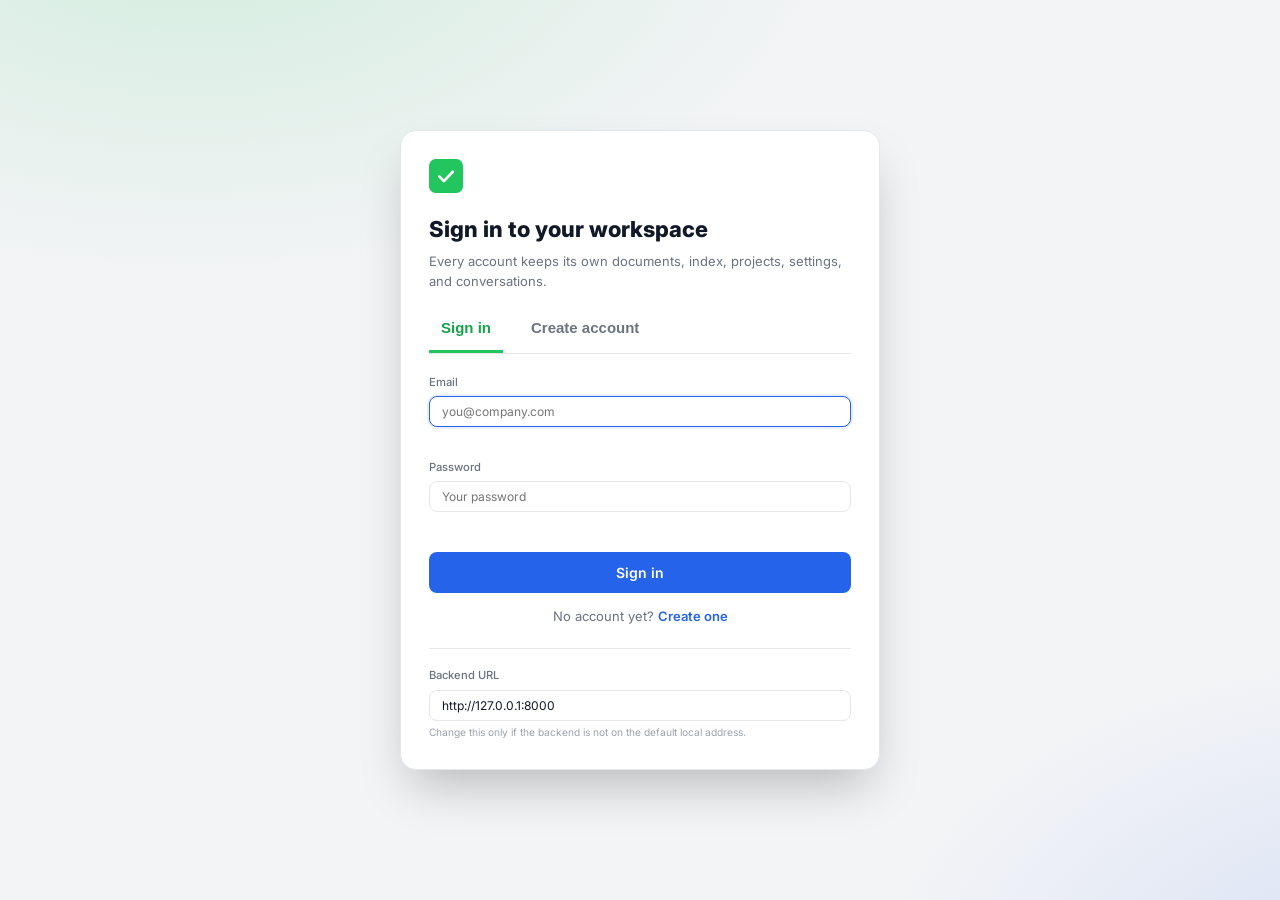
==== BuildMarshalAI_capstone/frontend/index.html @ 2a3ddec6 "feat: initialize BuildMarshalAI handover workspace and full application suite" ====
<!DOCTYPE html>
<html lang="en">

<head>
  <meta charset="UTF-8">
  <meta name="viewport" content="width=device-width, initial-scale=1.0, maximum-scale=1.0, user-scalable=no">
  <meta name="description"
    content="BuildMarshal — AI-powered construction project management platform with document intelligence.">
  <meta name="theme-color" content="#1e293b">
  <meta name="apple-mobile-web-app-capable" content="yes">
  <meta name="apple-mobile-web-app-status-bar-style" content="black-translucent">
  <title>BuildMarshal — Construction Project Management</title>
  <link rel="icon"
    href="data:image/svg+xml,<svg xmlns='http://www.w3.org/2000/svg' viewBox='0 0 100 100'><defs><linearGradient id='g' x1='0%25' y1='0%25' x2='100%25' y2='100%25'><stop offset='0%25' style='stop-color:%2322c55e'/><stop offset='100%25' style='stop-color:%2316a34a'/></linearGradient></defs><rect rx='20' width='100' height='100' fill='url(%23g)'/><text x='50' y='68' font-size='50' font-weight='900' fill='white' text-anchor='middle' font-family='sans-serif'>BM</text></svg>">
  <link rel="preconnect" href="https://fonts.googleapis.com">
  <link rel="preconnect" href="https://fonts.gstatic.com" crossorigin>
  <link href="https://fonts.googleapis.com/css2?family=Inter:wght@300;400;500;600;700;800&display=swap"
    rel="stylesheet">
  <link href="https://fonts.googleapis.com/icon?family=Material+Icons+Outlined" rel="stylesheet">
  <link rel="stylesheet" href="styles.css?v=20260908-todo">
</head>

<body>
  <div class="app-layout" id="appLayout">

    <!-- ═══ MOBILE OVERLAY ═══ -->
    <div class="sidebar-overlay" id="sidebarOverlay"></div>

    <!-- ═══ LEFT SIDEBAR ═══ -->
    <aside class="sidebar" id="sidebar">
      <div class="sidebar-logo">
        <div class="logo-icon">
          <svg viewBox="0 0 40 40" fill="none" xmlns="http://www.w3.org/2000/svg">
            <rect width="40" height="40" rx="8" fill="#22c55e" />
            <path d="M12 20.5L17.5 26L28 15" stroke="white" stroke-width="3" stroke-linecap="round"
              stroke-linejoin="round" />
          </svg>
        </div>
        <div class="logo-text">
          <span class="logo-build">BUILD</span>
          <span class="logo-marshal">MARSHAL</span>
        </div>
        <button class="btn-icon-only sidebar-close-mobile" id="btnCloseSidebar" aria-label="Close sidebar">
          <span class="material-icons-outlined">close</span>
        </button>
      </div>

      <nav class="sidebar-nav" id="sidebarNav">
        <ul class="nav-list">
          <li class="nav-item" data-page="marshal-chat">
            <span class="material-icons-outlined">smart_toy</span>
            <span class="nav-label">Marshal Chat</span>
          </li>

          <!-- Tasks -->
          <li class="nav-item" data-page="tasks">
            <span class="material-icons-outlined">task_alt</span>
            <span class="nav-label">Tasks</span>
          </li>

          <!-- To-do lists -->
          <li class="nav-item" data-page="todo-lists">
            <span class="material-icons-outlined">checklist</span>
            <span class="nav-label">To-Do Lists</span>
          </li>

          <!-- Projects -->
          <li class="nav-group" id="navGroupProjects">
            <div class="nav-group-header" data-group="projects">
              <span class="material-icons-outlined">folder</span>
              <span class="nav-label">Projects</span>
              <span class="material-icons-outlined nav-chevron">expand_more</span>
            </div>
            <ul class="nav-sublist" id="projectsSubmenu">
              <li class="nav-item sub-item" data-page="all-projects">
                <span class="material-icons-outlined" style="font-size:18px">list</span>
                <span class="nav-label">All Projects</span>
              </li>
              <li class="nav-item sub-item" data-page="project-details">
                <span class="material-icons-outlined" style="font-size:18px">dashboard</span>
                <span class="nav-label">Project Details</span>
              </li>
            </ul>
          </li>

          <!-- Calendar -->
          <li class="nav-item" data-page="calendar">
            <span class="material-icons-outlined">calendar_today</span>
            <span class="nav-label">Calendar</span>
          </li>

          <li class="nav-item" data-page="documents">
            <span class="material-icons-outlined">description</span>
            <span class="nav-label">Documents</span>
            <span class="nav-badge" id="docCountBadge" style="display:none">0</span>
          </li>

          <li class="nav-item" data-page="google-workspace">
            <span class="material-icons-outlined">cloud_sync</span>
            <span class="nav-label">Google Workspace</span>
          </li>

          <li class="nav-item" data-page="microsoft-workspace">
            <span class="material-icons-outlined">window</span>
            <span class="nav-label">Microsoft 365</span>
          </li>

          <!-- Company Settings -->
          <li class="nav-group">
            <div class="nav-group-header" data-group="companySettings">
              <span class="material-icons-outlined">settings</span>
              <span class="nav-label">Company Settings</span>
              <span class="material-icons-outlined nav-chevron">expand_more</span>
            </div>
            <ul class="nav-sublist" id="companySettingsSubmenu">
              <li class="nav-item sub-item" data-page="company-info">
                <span class="material-icons-outlined" style="font-size:18px">business</span>
                <span class="nav-label">Company Info</span>
              </li>
              <li class="nav-item sub-item" data-page="trades">
                <span class="material-icons-outlined" style="font-size:18px">swap_horiz</span>
                <span class="nav-label">Trades</span>
              </li>
              <li class="nav-item sub-item" data-page="vendors">
                <span class="nav-label">External Companies</span>
              </li>
              <li class="nav-item sub-item" data-page="project-types">
                <span class="nav-label">Project Types</span>
              </li>
              <li class="nav-item sub-item" data-page="task-types">
                <span class="nav-label">Task Types</span>
              </li>
              <li class="nav-item sub-item" data-page="user-roles">
                <span class="nav-label">User Roles</span>
              </li>
              <li class="nav-item sub-item" data-page="users">
                <span class="material-icons-outlined" style="font-size:18px">person</span>
                <span class="nav-label">User</span>
              </li>
              <li class="nav-item sub-item" data-page="contact">
                <span class="material-icons-outlined" style="font-size:18px">contacts</span>
                <span class="nav-label">Contact</span>
              </li>
              <li class="nav-item sub-item" data-page="my-feedback">
                <span class="material-icons-outlined" style="font-size:18px">feedback</span>
                <span class="nav-label">My Feedback</span>
              </li>
            </ul>
          </li>
        </ul>

        <div class="sidebar-bottom">
          <div class="nav-item" id="btnOpenSettings">
            <span class="material-icons-outlined">tune</span>
            <span class="nav-label">Settings</span>
          </div>
          <div class="nav-item" id="connectionStatusNav">
            <span class="status-dot disconnected" id="statusDotNav"></span>
            <span class="nav-label" id="statusTextNav">Disconnected</span>
          </div>
        </div>
      </nav>
    </aside>

    <!-- ═══ MAIN AREA ═══ -->
    <div class="main-area">
      <header class="top-header" id="topHeader">
        <div class="header-left">
          <button class="btn-icon-only btn-sidebar-toggle" id="btnSidebarToggle" aria-label="Toggle sidebar">
            <span class="material-icons-outlined">menu</span>
          </button>
          <h1 class="header-page-title" id="headerPageTitle">Project Details</h1>
        </div>
        <div class="header-right">
          <button class="btn-icon-only btn-chat-mobile" id="btnOpenChatMobile" aria-label="Open chat"
            title="Marshal AI Chat">
            <span class="material-icons-outlined">chat</span>
          </button>
          <div class="notif-wrap">
            <button class="btn-icon-only" id="btnNotifications" aria-label="Notifications"
              aria-haspopup="true" aria-expanded="false" title="Upcoming deadlines">
              <span class="material-icons-outlined">notifications</span>
              <span class="notif-badge" id="notifBadge" hidden></span>
            </button>
            <div class="notif-panel" id="notifPanel" role="dialog" aria-label="Upcoming deadlines" hidden></div>
          </div>
          <button class="btn btn-secondary btn-sm" id="btnHeaderSettings">
            <span class="material-icons-outlined" style="font-size:18px">settings</span>
            <span class="btn-label-desktop">Settings</span>
          </button>
          <div class="user-profile-header" id="userProfileHeader"></div>
        </div>
      </header>

      <main class="content-area" id="contentArea">
        <!-- Dynamic content rendered by JS -->
      </main>
    </div>

    <!-- ═══ RIGHT CHAT PANEL ═══ -->
    <aside class="chat-panel" id="chatPanel">
      <div class="chat-resize-handle" id="chatResizeHandle" title="Drag to resize"></div>
      <div class="chat-panel-header">
        <div class="chat-panel-title">
          <div class="marshal-avatar">
            <span class="material-icons-outlined">smart_toy</span>
          </div>
          <div>
            <div class="marshal-name">Marshal</div>
            <div class="marshal-status">
              <span class="status-dot disconnected" id="statusDot"></span>
              <span id="statusText">Disconnected</span>
            </div>
          </div>
        </div>
        <div class="chat-header-actions">
          <button class="btn-icon-only" id="btnChatHistory" aria-label="Chat history" title="Chat history">
            <span class="material-icons-outlined">history</span>
          </button>
          <button class="btn-icon-only" id="btnNewChat" aria-label="New chat" title="New chat">
            <span class="material-icons-outlined">add_comment</span>
          </button>
          <button class="btn-icon-only" id="btnExportChat" aria-label="Export to PDF" title="Export to PDF">
            <span class="material-icons-outlined">picture_as_pdf</span>
          </button>
          <button class="btn-icon-only chat-panel-toggle" id="btnToggleChat" aria-label="Close chat panel">
            <span class="material-icons-outlined">close</span>
          </button>
        </div>
      </div>

      <!-- Chat History Panel (slide-down) -->
      <div class="chat-history-panel" id="chatHistoryPanel">
        <div class="chat-history-header">
          <span>Chat History</span>
          <button class="btn-icon-only" id="btnCloseHistory" aria-label="Close history">
            <span class="material-icons-outlined" style="font-size:18px">close</span>
          </button>
        </div>
        <div class="chat-history-list" id="chatHistoryList">
          <!-- Rendered by JS -->
        </div>
      </div>

      <div class="chat-panel-messages" id="chatMessages">
        <!-- Messages rendered by JS -->
      </div>

      <!-- File attachment preview strip -->
      <div class="chat-attachments" id="chatAttachments" style="display:none">
        <!-- Attached files shown here before sending -->
      </div>

      <div class="chat-panel-input">
        <div class="chat-input-row">
          <button class="btn-icon-only" id="btnChatAttach" aria-label="Attach file" title="Upload document/audio/image">
            <span class="material-icons-outlined">attach_file</span>
          </button>
          <input type="file" id="chatFileInput" multiple accept="*/*" style="display:none">
          <button class="btn-icon-only btn-voice" id="btnVoiceInput" aria-label="Record voice message"
            title="Record voice message">
            <span class="material-icons-outlined">mic</span>
          </button>
          <textarea id="chatInput" placeholder="Ask about your documents..." rows="1"
            aria-label="Type a message"></textarea>
          <button class="btn-send" id="btnChatSend" aria-label="Send message">
            <span class="material-icons-outlined">send</span>
          </button>
        </div>
      </div>
    </aside>
    <div class="chat-overlay" id="chatOverlay"></div>

    <!-- ═══ MODALS ═══ -->

    <!-- Settings Modal -->
    <div class="modal-overlay" id="settingsModal">
      <div class="modal">
        <div class="modal-header">
          <h2>⚙ Backend Settings</h2>
          <button class="btn-icon-only modal-close" id="btnCloseSettings" aria-label="Close">
            <span class="material-icons-outlined">close</span>
          </button>
        </div>
        <div class="modal-body">
          <div class="form-group">
            <label class="form-label" for="apiUrlInput">Backend URL</label>
            <input type="url" class="form-input" id="apiUrlInput" placeholder="http://127.0.0.1:8000" />
            <div class="form-hint">Use the local URL printed by the CLIProxyAPI notebook, or its ngrok URL when enabled.</div>
          </div>
          <div class="form-group">
            <label class="form-label" for="voiceApiUrlInput">Voice Service URL (Ngrok)</label>
            <input type="url" class="form-input" id="voiceApiUrlInput" placeholder="https://xxxx-voice.ngrok-free.app" />
            <div class="form-hint">Paste the URL printed by the separate Whisper notebook.</div>
          </div>
          <div class="form-group">
            <label class="form-label" for="modelSelect">Gemini Model</label>
            <select class="form-input" id="modelSelect">
              <option value="gemini-3.7-flash-high">Gemini 3.7 Flash High (CLIProxyAPI)</option>
              <option value="auto">Auto-select available Gemini Flash</option>
            </select>
          </div>
          <div class="form-group">
            <label class="form-label" for="topKInput">Retrieval Top-K</label>
            <input type="number" class="form-input" id="topKInput" value="5" min="1" max="20" />
            <div class="form-hint">Number of document pages to retrieve per query (1-20).</div>
          </div>
        </div>
        <div class="modal-footer">
          <button class="btn btn-secondary" id="btnCancelSettings">Cancel</button>
          <button class="btn btn-primary" id="btnSaveSettings">Save Changes</button>
        </div>
      </div>
    </div>

    <!-- CRUD Modal -->
    <div class="modal-overlay" id="crudModal">
      <div class="modal">
        <div class="modal-header">
          <h2 id="crudModalTitle">Create</h2>
          <button class="btn-icon-only modal-close" id="btnCloseCrud" aria-label="Close">
            <span class="material-icons-outlined">close</span>
          </button>
        </div>
        <div class="modal-body" id="crudModalBody"></div>
        <div class="modal-footer">
          <button class="btn btn-secondary" id="btnCancelCrud">Cancel</button>
          <button class="btn btn-primary" id="btnSaveCrud">Save</button>
        </div>
      </div>
    </div>

    <!-- Document Preview Modal -->
    <div class="modal-overlay" id="docPreviewModal">
      <div class="modal modal-lg">
        <div class="modal-header">
          <h2 id="docPreviewTitle">Document Preview</h2>
          <button class="btn-icon-only modal-close" id="btnCloseDocPreview" aria-label="Close">
            <span class="material-icons-outlined">close</span>
          </button>
        </div>
        <div class="modal-body doc-preview-body" id="docPreviewBody">
          <!-- Preview content rendered dynamically -->
        </div>
      </div>
    </div>

    <!-- Exact-page Evidence Viewer -->
    <div class="modal-overlay" id="evidenceModal">
      <div class="modal evidence-modal" role="dialog" aria-modal="true" aria-labelledby="evidenceTitle">
        <div class="modal-header evidence-modal-header">
          <div>
            <div class="evidence-eyebrow">Verified evidence</div>
            <h2 id="evidenceTitle">Source page</h2>
            <div class="evidence-subtitle" id="evidenceSubtitle"></div>
          </div>
          <button class="btn-icon-only modal-close" id="btnCloseEvidence" aria-label="Close evidence viewer">
            <span class="material-icons-outlined">close</span>
          </button>
        </div>
        <div class="modal-body evidence-body" id="evidenceBody">
          <div class="preview-loading"><div class="typing-indicator"><div class="dot"></div><div class="dot"></div><div class="dot"></div></div><p>Loading evidence…</p></div>
        </div>
        <div class="evidence-footer">
          <span>Was this page useful for the answer?</span>
          <div class="evidence-feedback-actions">
            <button class="btn btn-secondary evidence-feedback-btn" data-rating="relevant"><span class="material-icons-outlined">thumb_up</span> Relevant</button>
            <button class="btn btn-secondary evidence-feedback-btn" data-rating="not_relevant"><span class="material-icons-outlined">thumb_down</span> Not relevant</button>
          </div>
        </div>
      </div>
    </div>

    <!-- Image Preview -->
    <div class="image-preview-overlay" id="imagePreviewOverlay">
      <button class="btn-icon-only image-preview-close" aria-label="Close preview">
        <span class="material-icons-outlined">close</span>
      </button>
      <img id="imagePreviewImg" src="" alt="Preview" />
    </div>

    <!-- Upload Panel -->
    <div class="upload-panel-overlay" id="uploadPanelOverlay"></div>
    <aside class="upload-panel" id="uploadPanel">
      <div class="upload-panel-header">
        <h2>📁 Upload Files</h2>
        <button class="btn-icon-only" id="btnCloseUploadPanel" aria-label="Close">
          <span class="material-icons-outlined">close</span>
        </button>
      </div>
      <div class="drop-zone" id="dropZone">
        <input type="file" id="fileInput" multiple accept="*/*" />
        <span class="material-icons-outlined drop-zone-icon">cloud_upload</span>
        <div class="drop-zone-text">Drop files here or click to browse</div>
        <div class="drop-zone-hint">PDF, Excel, Word, Images, Audio — up to 50MB each</div>
      </div>
      <div class="document-list" id="documentList">
        <div class="document-list-header">
          <span>Indexed Documents</span>
          <span id="docTotalCount">0 files</span>
        </div>
      </div>
    </aside>

    <!-- Toast Notifications -->
    <div class="toast-container" id="toastContainer"></div>
  </div>

  <!-- ═══ AUTHENTICATION GATE ═══ -->
  <div class="auth-gate" id="authGate" role="dialog" aria-modal="true" aria-labelledby="authGateHeading">
    <div class="auth-gate-panel">
      <div class="auth-gate-brand">
        <div class="logo-icon">
          <svg viewBox="0 0 40 40" fill="none" xmlns="http://www.w3.org/2000/svg">
            <rect width="40" height="40" rx="8" fill="#22c55e" />
            <path d="M12 20.5L17.5 26L28 15" stroke="white" stroke-width="3" stroke-linecap="round"
              stroke-linejoin="round" />
          </svg>
        </div>
        <div class="logo-text">
          <span class="logo-build">BUILD</span>
          <span class="logo-marshal">MARSHAL</span>
        </div>
      </div>
      <h1 class="auth-gate-heading" id="authGateHeading">Sign in to your workspace</h1>
      <p class="auth-gate-subheading">Every account keeps its own documents, index, projects, settings, and
        conversations.</p>

      <div class="auth-tabs" role="tablist">
        <button class="auth-tab active" id="tabBtnSignIn" role="tab" aria-selected="true">Sign in</button>
        <button class="auth-tab" id="tabBtnSignUp" role="tab" aria-selected="false">Create account</button>
      </div>

      <form class="auth-form" id="formSignIn" autocomplete="on">
        <div class="form-group">
          <label class="form-label" for="signInEmail">Email</label>
          <input class="form-input" type="email" id="signInEmail" autocomplete="username" required
            placeholder="you@company.com">
        </div>
        <div class="form-group">
          <label class="form-label" for="signInPassword">Password</label>
          <input class="form-input" type="password" id="signInPassword" autocomplete="current-password" required
            placeholder="Your password">
        </div>
        <div class="auth-error" id="signInError" role="alert"></div>
        <div class="auth-form-footer">
          <button class="btn btn-primary btn-block" type="submit" id="btnSignInSubmit">Sign in</button>
          <div class="auth-switch-text">No account yet? <a href="#" id="linkSwitchToSignUp">Create one</a></div>
        </div>
      </form>

      <form class="auth-form" id="formSignUp" style="display:none" autocomplete="on">
        <div class="form-row">
          <div class="form-group">
            <label class="form-label" for="signUpName">Your name</label>
            <input class="form-input" type="text" id="signUpName" autocomplete="name" required placeholder="Jane Engineer">
          </div>
          <div class="form-group">
            <label class="form-label" for="signUpAccount">Workspace name</label>
            <input class="form-input" type="text" id="signUpAccount" placeholder="Apex Structures">
          </div>
        </div>
        <div class="form-group">
          <label class="form-label" for="signUpEmail">Email</label>
          <input class="form-input" type="email" id="signUpEmail" autocomplete="username" required
            placeholder="you@company.com">
        </div>
        <div class="form-row">
          <div class="form-group">
            <label class="form-label" for="signUpPassword">Password</label>
            <input class="form-input" type="password" id="signUpPassword" autocomplete="new-password" required
              minlength="8" placeholder="At least 8 characters">
          </div>
          <div class="form-group">
            <label class="form-label" for="signUpConfirm">Confirm password</label>
            <input class="form-input" type="password" id="signUpConfirm" autocomplete="new-password" required
              minlength="8" placeholder="Repeat password">
          </div>
        </div>
        <div class="auth-error" id="signUpError" role="alert"></div>
        <div class="auth-form-footer">
          <button class="btn btn-primary btn-block" type="submit" id="btnSignUpSubmit">Create account</button>
          <div class="auth-switch-text">Already have an account? <a href="#" id="linkSwitchToSignIn">Sign in</a></div>
        </div>
      </form>

      <div class="auth-gate-backend">
        <label class="form-label" for="authApiUrlInput">Backend URL</label>
        <input class="form-input" type="url" id="authApiUrlInput" placeholder="http://127.0.0.1:8000">
        <div class="form-hint">Change this only if the backend is not on the default local address.</div>
      </div>
    </div>
  </div>

  <script src="https://accounts.google.com/gsi/client" async defer></script>
  <script src="config.js"></script>
  <script src="app.js?v=20260908-todo"></script>
</body>

</html>
---- BuildMarshalAI_capstone/frontend/styles.css ----
/* ═══════════════════════════════════════════════
   BuildMarshal — Design System
   Professional Light Theme — Fully Responsive
   ═══════════════════════════════════════════════ */

/* ── CSS Custom Properties ── */
:root {
  --brand-green: #22c55e;
  --brand-green-dark: #16a34a;
  --brand-blue: #2563eb;
  --brand-blue-light: #3b82f6;
  --brand-blue-dark: #1d4ed8;
  --bg-body: #f3f4f6;
  --bg-white: #ffffff;
  --bg-sidebar: #1e293b;
  --bg-sidebar-hover: #334155;
  --bg-sidebar-active: rgba(255, 255, 255, 0.08);
  --bg-card: #ffffff;
  --bg-input: #f9fafb;
  --bg-badge-blue: #dbeafe;
  --bg-badge-green: #dcfce7;
  --bg-badge-purple: #f3e8ff;
  --bg-badge-orange: #ffedd5;
  --bg-badge-red: #fee2e2;
  --text-primary: #111827;
  --text-secondary: #6b7280;
  --text-muted: #9ca3af;
  --text-white: #ffffff;
  --text-sidebar: #94a3b8;
  --text-sidebar-active: #ffffff;
  --text-link: #2563eb;
  --border-light: #e5e7eb;
  --border-default: #d1d5db;
  --border-focus: #2563eb;
  --status-active: #22c55e;
  --status-inactive: #ef4444;
  --status-warning: #f59e0b;
  --status-info: #3b82f6;
  --shadow-sm: 0 1px 2px rgba(0, 0, 0, 0.05);
  --shadow-md: 0 4px 6px -1px rgba(0, 0, 0, 0.1), 0 2px 4px -2px rgba(0, 0, 0, 0.1);
  --shadow-lg: 0 10px 15px -3px rgba(0, 0, 0, 0.1), 0 4px 6px -4px rgba(0, 0, 0, 0.1);
  --shadow-xl: 0 20px 25px -5px rgba(0, 0, 0, 0.1), 0 8px 10px -6px rgba(0, 0, 0, 0.1);
  --space-xs: 4px;
  --space-sm: 8px;
  --space-md: 16px;
  --space-lg: 24px;
  --space-xl: 32px;
  --radius-sm: 6px;
  --radius-md: 8px;
  --radius-lg: 12px;
  --radius-xl: 16px;
  --radius-full: 9999px;
  --transition-fast: 0.15s ease;
  --transition-base: 0.25s ease;
  --transition-slow: 0.35s cubic-bezier(0.4, 0, 0.2, 1);
  --sidebar-width: 250px;
  --header-height: 56px;
  --chat-panel-width: 360px;
}

/* ── Reset ── */
*,
*::before,
*::after {
  box-sizing: border-box;
  margin: 0;
  padding: 0;
}

html {
  font-size: 14px;
  -webkit-font-smoothing: antialiased;
  -moz-osx-font-smoothing: grayscale;
}

body {
  font-family: 'Inter', -apple-system, BlinkMacSystemFont, 'Segoe UI', sans-serif;
  background: var(--bg-body);
  color: var(--text-primary);
  line-height: 1.5;
  overflow: hidden;
  height: 100vh;
  height: 100dvh;
  width: 100vw;
}

::-webkit-scrollbar {
  width: 5px;
  height: 5px;
}

::-webkit-scrollbar-track {
  background: transparent;
}

::-webkit-scrollbar-thumb {
  background: var(--border-default);
  border-radius: var(--radius-full);
}

::-webkit-scrollbar-thumb:hover {
  background: var(--text-muted);
}

/* ═══ APP LAYOUT ═══ */
.app-layout {
  display: flex;
  height: 100vh;
  height: 100dvh;
  width: 100vw;
  overflow: hidden;
}

/* ═══ SIDEBAR ═══ */
.sidebar {
  width: var(--sidebar-width);
  min-width: var(--sidebar-width);
  height: 100%;
  background: var(--bg-sidebar);
  display: flex;
  flex-direction: column;
  z-index: 40;
  transition: transform var(--transition-slow);
  overflow: hidden;
}

.sidebar-logo {
  padding: 14px 18px;
  display: flex;
  align-items: center;
  gap: 10px;
  border-bottom: 1px solid rgba(255, 255, 255, 0.08);
}

.logo-icon svg {
  width: 34px;
  height: 34px;
  display: block;
}

.logo-text {
  display: flex;
  flex-direction: column;
  line-height: 1.15;
}

.logo-build {
  font-size: 0.7rem;
  font-weight: 800;
  color: var(--text-white);
  letter-spacing: 0.12em;
}

.logo-marshal {
  font-size: 0.95rem;
  font-weight: 800;
  color: var(--text-white);
  letter-spacing: 0.04em;
}

.sidebar-close-mobile {
  display: none !important;
  color: var(--text-sidebar);
  margin-left: auto;
}

.sidebar-nav {
  flex: 1;
  overflow-y: auto;
  padding: 6px 0;
  display: flex;
  flex-direction: column;
}

.nav-list {
  list-style: none;
}

.nav-item {
  display: flex;
  align-items: center;
  gap: 12px;
  padding: 10px 18px;
  color: var(--text-sidebar);
  cursor: pointer;
  font-size: 0.9rem;
  font-weight: 400;
  transition: all var(--transition-fast);
  position: relative;
  user-select: none;
}

.nav-item:hover {
  background: var(--bg-sidebar-hover);
  color: var(--text-white);
}

.nav-item.active {
  background: var(--bg-sidebar-active);
  color: var(--brand-blue-light);
  font-weight: 500;
}

.nav-item.active::before {
  content: '';
  position: absolute;
  left: 0;
  top: 0;
  bottom: 0;
  width: 3px;
  background: var(--brand-blue-light);
  border-radius: 0 var(--radius-full) var(--radius-full) 0;
}

.nav-item .material-icons-outlined {
  font-size: 20px;
  flex-shrink: 0;
}

.nav-badge {
  margin-left: auto;
  background: #ef4444;
  color: white;
  font-size: 0.68rem;
  font-weight: 700;
  padding: 1px 7px;
  border-radius: var(--radius-full);
  min-width: 20px;
  text-align: center;
}

.nav-group {
  list-style: none;
}

.nav-group-header {
  display: flex;
  align-items: center;
  gap: 12px;
  padding: 10px 18px;
  color: var(--text-sidebar);
  cursor: pointer;
  font-size: 0.9rem;
  transition: all var(--transition-fast);
  user-select: none;
}

.nav-group-header:hover {
  background: var(--bg-sidebar-hover);
  color: var(--text-white);
}

.nav-chevron {
  margin-left: auto;
  font-size: 18px !important;
  transition: transform var(--transition-base);
}

.nav-group.expanded .nav-chevron {
  transform: rotate(180deg);
}

.nav-sublist {
  list-style: none;
  max-height: 0;
  overflow: hidden;
  transition: max-height var(--transition-slow);
}

.nav-group.expanded .nav-sublist {
  max-height: 300px;
}

.sub-item {
  padding-left: 48px !important;
  font-size: 0.86rem;
}

.sub-item .material-icons-outlined {
  font-size: 18px;
}

.sidebar-bottom {
  border-top: 1px solid rgba(255, 255, 255, 0.08);
  padding: 6px 0;
  margin-top: auto;
}

.sidebar-bottom .nav-item {
  padding: 8px 18px;
}

.sidebar-bottom .status-dot {
  width: 8px;
  height: 8px;
  border-radius: 50%;
  flex-shrink: 0;
}

.sidebar-overlay {
  position: fixed;
  inset: 0;
  background: rgba(0, 0, 0, 0.4);
  z-index: 35;
  opacity: 0;
  pointer-events: none;
  transition: opacity var(--transition-base);
}

.sidebar-overlay.open {
  opacity: 1;
  pointer-events: all;
}

/* ═══ MAIN AREA ═══ */
.main-area {
  flex: 1;
  display: flex;
  flex-direction: column;
  height: 100%;
  min-width: 0;
  overflow: hidden;
}

.top-header {
  height: var(--header-height);
  background: var(--bg-white);
  border-bottom: 1px solid var(--border-light);
  display: flex;
  align-items: center;
  justify-content: space-between;
  padding: 0 16px;
  flex-shrink: 0;
  z-index: 10;
}

.header-left {
  display: flex;
  align-items: center;
  gap: 8px;
  min-width: 0;
}

.header-page-title {
  font-size: 1.05rem;
  font-weight: 600;
  color: var(--text-primary);
  margin: 0;
  white-space: nowrap;
  overflow: hidden;
  text-overflow: ellipsis;
}

.btn-sidebar-toggle {
  display: none !important;
}

.header-right {
  display: flex;
  align-items: center;
  gap: 8px;
}

.btn-chat-mobile {
  display: none !important;
}

.btn-icon-only {
  background: none;
  border: none;
  color: var(--text-secondary);
  cursor: pointer;
  padding: 6px;
  border-radius: var(--radius-sm);
  display: flex;
  align-items: center;
  justify-content: center;
  transition: all var(--transition-fast);
}

.btn-icon-only:hover {
  background: var(--bg-body);
  color: var(--text-primary);
}

.content-area {
  flex: 1;
  overflow-y: auto;
  padding: 20px 24px;
  background: var(--bg-body);
}

/* ═══ CHAT PANEL ═══ */
.chat-panel {
  width: var(--chat-panel-width);
  min-width: 0;
  height: 100%;
  background: var(--bg-white);
  border-left: 1px solid var(--border-light);
  display: flex;
  flex-direction: column;
  z-index: 20;
  transition: width var(--transition-slow), transform var(--transition-slow);
  position: relative;
}

.chat-panel.resizing {
  transition: none;
}

.chat-panel.collapsed {
  width: 0;
  overflow: hidden;
  border-left: none;
}

/* Resize drag handle — left edge */
.chat-resize-handle {
  position: absolute;
  left: -3px;
  top: 0;
  bottom: 0;
  width: 6px;
  cursor: col-resize;
  z-index: 25;
  background: transparent;
  transition: background 0.15s ease;
}

.chat-resize-handle:hover,
.chat-resize-handle.active {
  background: var(--brand-blue);
  opacity: 0.5;
}

body.chat-resizing {
  cursor: col-resize !important;
  user-select: none !important;
}

body.chat-resizing * {
  cursor: col-resize !important;
}

.chat-panel-header {
  padding: 12px 14px;
  border-bottom: 1px solid var(--border-light);
  display: flex;
  align-items: center;
  justify-content: space-between;
  flex-shrink: 0;
}

.chat-panel-title {
  display: flex;
  align-items: center;
  gap: 10px;
}

.marshal-avatar {
  width: 34px;
  height: 34px;
  border-radius: 50%;
  background: var(--bg-badge-blue);
  display: flex;
  align-items: center;
  justify-content: center;
  color: var(--brand-blue);
}

.marshal-avatar .material-icons-outlined {
  font-size: 20px;
}

.marshal-name {
  font-size: 0.95rem;
  font-weight: 600;
  color: var(--text-primary);
}

.marshal-status {
  display: flex;
  align-items: center;
  gap: 4px;
  font-size: 0.75rem;
}

.status-dot {
  width: 8px;
  height: 8px;
  border-radius: 50%;
}

.status-dot.connected {
  background: var(--status-active);
  box-shadow: 0 0 6px rgba(34, 197, 94, 0.4);
}

.status-dot.disconnected {
  background: var(--status-inactive);
}

.status-dot.connecting {
  background: var(--status-warning);
  animation: pulse-dot 1s ease-in-out infinite;
}

@keyframes pulse-dot {

  0%,
  100% {
    opacity: 1;
  }

  50% {
    opacity: 0.4;
  }
}

/* Chat header actions */
.chat-header-actions {
  display: flex;
  align-items: center;
  gap: 2px;
}

/* Chat History Panel */
.chat-history-panel {
  max-height: 0;
  overflow: hidden;
  border-bottom: none;
  transition: max-height 0.3s ease, border-bottom 0.3s ease;
  background: var(--bg-body);
  flex-shrink: 0;
}

.chat-history-panel.open {
  max-height: 300px;
  border-bottom: 1px solid var(--border-light);
}

.chat-history-header {
  display: flex;
  align-items: center;
  justify-content: space-between;
  padding: 8px 14px;
  font-size: 0.8rem;
  font-weight: 600;
  color: var(--text-secondary);
  text-transform: uppercase;
  letter-spacing: 0.04em;
  border-bottom: 1px solid var(--border-light);
  position: sticky;
  top: 0;
  background: var(--bg-body);
  z-index: 1;
}

.chat-history-list {
  overflow-y: auto;
  max-height: 250px;
  padding: 4px 0;
}

.chat-history-item {
  display: flex;
  align-items: center;
  gap: 8px;
  padding: 8px 14px;
  cursor: pointer;
  transition: background var(--transition-fast);
  position: relative;
}

.chat-history-item:hover {
  background: var(--bg-white);
}

.chat-history-item.active {
  background: var(--bg-badge-blue);
}

.chat-history-icon {
  font-size: 16px;
  color: var(--text-muted);
  flex-shrink: 0;
}

.chat-history-item.active .chat-history-icon {
  color: var(--brand-blue);
}

.chat-history-info {
  flex: 1;
  min-width: 0;
}

.chat-history-title {
  font-size: 0.82rem;
  font-weight: 500;
  color: var(--text-primary);
  white-space: nowrap;
  overflow: hidden;
  text-overflow: ellipsis;
}

.chat-history-meta {
  font-size: 0.68rem;
  color: var(--text-muted);
  margin-top: 1px;
  display: flex;
  align-items: center;
  gap: 6px;
}

.chat-history-delete {
  background: none;
  border: none;
  color: var(--text-muted);
  cursor: pointer;
  padding: 3px;
  border-radius: var(--radius-sm);
  display: flex;
  align-items: center;
  opacity: 0;
  transition: all var(--transition-fast);
  flex-shrink: 0;
}

.chat-history-item:hover .chat-history-delete {
  opacity: 1;
}

.chat-history-delete:hover {
  color: var(--status-inactive);
  background: var(--bg-badge-red);
}

.chat-history-delete .material-icons-outlined {
  font-size: 16px;
}

.chat-history-empty {
  padding: 20px 14px;
  text-align: center;
  font-size: 0.82rem;
  color: var(--text-muted);
}

.chat-overlay {
  position: fixed;
  inset: 0;
  background: rgba(0, 0, 0, 0.35);
  z-index: 15;
  opacity: 0;
  pointer-events: none;
  transition: opacity var(--transition-base);
  display: none;
}

/* Chat Messages */
.chat-panel-messages {
  flex: 1;
  overflow-y: auto;
  padding: 12px;
  display: flex;
  flex-direction: column;
  gap: 10px;
}

.chat-msg {
  max-width: 92%;
  padding: 10px 14px;
  border-radius: var(--radius-lg);
  font-size: 0.86rem;
  line-height: 1.6;
  word-wrap: break-word;
  overflow-wrap: break-word;
}

.chat-msg.bot {
  background: var(--bg-body);
  color: var(--text-primary);
  align-self: flex-start;
  border-bottom-left-radius: 4px;
}

.chat-msg.user {
  background: var(--brand-blue);
  color: white;
  align-self: flex-end;
  border-bottom-right-radius: 4px;
}

.chat-msg-time {
  font-size: 0.68rem;
  color: var(--text-muted);
  margin-top: 3px;
  display: flex;
  align-items: center;
  gap: 4px;
}

.chat-msg.user .chat-msg-time {
  justify-content: flex-end;
  color: rgba(255, 255, 255, 0.65);
}

.chat-msg h1,
.chat-msg h2,
.chat-msg h3 {
  margin: 6px 0 3px;
  font-weight: 600;
}

.chat-msg h1 {
  font-size: 1.05rem;
}

.chat-msg h2 {
  font-size: 0.95rem;
}

.chat-msg h3 {
  font-size: 0.9rem;
}

.chat-msg p {
  margin-bottom: 5px;
}

.chat-msg p:last-child {
  margin-bottom: 0;
}

.chat-msg ul,
.chat-msg ol {
  padding-left: 18px;
  margin-bottom: 5px;
}

.chat-msg code {
  background: rgba(0, 0, 0, 0.06);
  padding: 2px 4px;
  border-radius: 3px;
  font-family: 'SFMono-Regular', Consolas, monospace;
  font-size: 0.8rem;
}

.chat-msg pre {
  background: #1e293b;
  color: #e2e8f0;
  padding: 10px;
  border-radius: var(--radius-sm);
  overflow-x: auto;
  margin: 5px 0;
  font-size: 0.8rem;
}

.chat-msg pre code {
  background: none;
  color: inherit;
  padding: 0;
}

.chat-msg strong {
  font-weight: 600;
  color: var(--brand-blue-dark);
}

.chat-msg.user strong {
  color: white;
}

.chat-msg a {
  color: var(--brand-blue);
  text-decoration: underline;
}

.chat-msg.user a {
  color: #bfdbfe;
}

/* Chat welcome */
.chat-welcome {
  display: flex;
  flex-direction: column;
  align-items: center;
  justify-content: center;
  padding: 30px 16px;
  text-align: center;
  flex: 1;
}

.chat-welcome-icon {
  width: 56px;
  height: 56px;
  border-radius: 50%;
  background: linear-gradient(135deg, var(--bg-badge-blue), var(--bg-badge-purple));
  display: flex;
  align-items: center;
  justify-content: center;
  margin-bottom: 14px;
}

.chat-welcome-icon .material-icons-outlined {
  font-size: 28px;
  color: var(--brand-blue);
}

.chat-welcome h3 {
  font-size: 1.05rem;
  font-weight: 600;
  color: var(--text-primary);
  margin-bottom: 6px;
}

.chat-welcome p {
  font-size: 0.82rem;
  color: var(--text-muted);
  max-width: 280px;
  margin-bottom: 16px;
}

.chat-suggestions {
  display: flex;
  flex-wrap: wrap;
  gap: 6px;
  justify-content: center;
}

.suggestion-chip {
  padding: 6px 12px;
  border: 1px solid var(--border-light);
  border-radius: var(--radius-full);
  background: var(--bg-white);
  color: var(--text-secondary);
  font-family: inherit;
  font-size: 0.78rem;
  cursor: pointer;
  transition: all var(--transition-fast);
  white-space: nowrap;
}

.suggestion-chip:hover {
  border-color: var(--brand-blue);
  color: var(--brand-blue);
  background: var(--bg-badge-blue);
}

/* Message attachments */
.msg-attachments {
  display: flex;
  flex-wrap: wrap;
  gap: 4px;
  margin-bottom: 6px;
}

.msg-attachment-chip {
  display: inline-flex;
  align-items: center;
  gap: 4px;
  padding: 3px 8px;
  background: rgba(255, 255, 255, 0.15);
  border-radius: var(--radius-sm);
  font-size: 0.72rem;
}

.chat-msg.bot .msg-attachment-chip {
  background: rgba(0, 0, 0, 0.05);
}

.att-name {
  max-width: 100px;
  overflow: hidden;
  text-overflow: ellipsis;
  white-space: nowrap;
}

.att-size {
  color: rgba(255, 255, 255, 0.6);
  font-size: 0.65rem;
}

.chat-msg.bot .att-size {
  color: var(--text-muted);
}

/* Source citations */
.source-citations {
  margin-top: 8px;
  padding-top: 8px;
  border-top: 1px solid var(--border-light);
}

.citations-label {
  font-size: 0.7rem;
  color: var(--text-muted);
  text-transform: uppercase;
  letter-spacing: 0.05em;
  font-weight: 600;
  margin-bottom: 5px;
  display: flex;
  align-items: center;
  gap: 5px;
}

.citations-label .material-icons-outlined { font-size: 15px; }

.citation-cards {
  display: flex;
  gap: 5px;
  overflow-x: auto;
  padding-bottom: 3px;
}

.citation-card {
  position: relative;
  appearance: none;
  padding: 0;
  font: inherit;
  text-align: left;
  flex-shrink: 0;
  width: 110px;
  background: var(--bg-body);
  border: 1px solid var(--border-light);
  border-radius: var(--radius-sm);
  overflow: hidden;
  cursor: pointer;
  transition: all var(--transition-base);
}

.citation-card:hover {
  border-color: var(--brand-blue);
  box-shadow: var(--shadow-sm);
}

.citation-card:focus-visible,
.inline-citation:focus-visible {
  outline: 2px solid var(--brand-blue);
  outline-offset: 2px;
}

.citation-number {
  position: absolute;
  top: 5px;
  left: 5px;
  z-index: 1;
  min-width: 20px;
  height: 20px;
  padding: 0 5px;
  border-radius: 999px;
  display: inline-flex;
  align-items: center;
  justify-content: center;
  background: var(--brand-blue);
  color: white;
  font-size: 0.62rem;
  font-weight: 700;
  box-shadow: 0 1px 4px rgba(0, 0, 0, 0.22);
}

.citation-card .card-preview {
  width: 100%;
  height: 60px;
  background: var(--bg-input);
  display: flex;
  align-items: center;
  justify-content: center;
  overflow: hidden;
}

.citation-card .card-preview img {
  width: 100%;
  height: 100%;
  object-fit: cover;
}

.citation-card .card-info {
  padding: 4px 6px;
}

.citation-card .card-doc-name {
  font-size: 0.65rem;
  font-weight: 600;
  color: var(--text-primary);
  white-space: nowrap;
  overflow: hidden;
  text-overflow: ellipsis;
}

.citation-card .card-page {
  font-size: 0.6rem;
  color: var(--text-muted);
}

.citation-card .card-score {
  font-size: 0.58rem;
  color: var(--status-active);
  font-weight: 600;
}

.citation-card .card-method {
  margin-top: 2px;
  color: var(--text-muted);
  font-size: 0.54rem;
  white-space: nowrap;
  overflow: hidden;
  text-overflow: ellipsis;
}

.inline-citation {
  appearance: none;
  border: 0;
  padding: 0 2px;
  background: transparent;
  color: var(--brand-blue);
  font: inherit;
  font-weight: 700;
  cursor: pointer;
  vertical-align: baseline;
}

.inline-citation:hover { text-decoration: underline; }

/* Typing indicator */
.typing-indicator {
  display: flex;
  align-items: center;
  gap: 4px;
  padding: 8px 12px;
}

.typing-indicator .dot {
  width: 6px;
  height: 6px;
  background: var(--brand-blue);
  border-radius: 50%;
  animation: typing-bounce 1.4s ease-in-out infinite;
}

.typing-indicator .dot:nth-child(2) {
  animation-delay: 0.16s;
}

.typing-indicator .dot:nth-child(3) {
  animation-delay: 0.32s;
}

@keyframes typing-bounce {

  0%,
  60%,
  100% {
    transform: translateY(0);
    opacity: 0.3;
  }

  30% {
    transform: translateY(-5px);
    opacity: 1;
  }
}

/* Chat attachments strip */
.chat-attachments {
  display: flex;
  gap: 6px;
  padding: 8px 12px;
  overflow-x: auto;
  border-top: 1px solid var(--border-light);
  flex-shrink: 0;
  background: var(--bg-input);
}

.pending-file {
  display: inline-flex;
  align-items: center;
  gap: 4px;
  padding: 4px 10px;
  background: var(--bg-white);
  border: 1px solid var(--border-light);
  border-radius: var(--radius-md);
  font-size: 0.78rem;
  white-space: nowrap;
}

.pf-name {
  max-width: 120px;
  overflow: hidden;
  text-overflow: ellipsis;
  color: var(--text-secondary);
}

.pf-remove {
  background: none;
  border: none;
  color: var(--text-muted);
  cursor: pointer;
  padding: 0 2px;
  font-size: 1rem;
  line-height: 1;
}

.pf-remove:hover {
  color: var(--status-inactive);
}

/* Chat Input */
.chat-panel-input {
  padding: 10px 12px;
  border-top: 1px solid var(--border-light);
  flex-shrink: 0;
}

.chat-input-row {
  display: flex;
  align-items: flex-end;
  gap: 6px;
}

.chat-input-row .btn-icon-only {
  color: var(--text-muted);
  flex-shrink: 0;
  padding: 8px;
}

.chat-input-row .btn-icon-only:hover {
  color: var(--brand-blue);
}

.btn-voice.recording {
  color: #dc2626 !important;
  background: rgba(220, 38, 38, 0.1);
  animation: voice-pulse 1.2s ease-in-out infinite;
}

.btn-voice.transcribing {
  color: var(--brand-blue) !important;
  background: rgba(37, 99, 235, 0.1);
  cursor: wait;
}

.btn-voice:disabled {
  opacity: 0.65;
  cursor: wait;
}

@keyframes voice-pulse {
  0%, 100% { transform: scale(1); box-shadow: 0 0 0 0 rgba(220, 38, 38, 0.35); }
  50% { transform: scale(1.08); box-shadow: 0 0 0 6px rgba(220, 38, 38, 0); }
}

.chat-input-row textarea {
  flex: 1;
  border: 1px solid var(--border-light);
  border-radius: var(--radius-md);
  padding: 8px 12px;
  font-family: inherit;
  font-size: 0.88rem;
  color: var(--text-primary);
  background: var(--bg-white);
  outline: none;
  resize: none;
  min-height: 36px;
  max-height: 120px;
  line-height: 1.4;
  transition: border-color var(--transition-fast);
}

.chat-input-row textarea:focus {
  border-color: var(--brand-blue);
  box-shadow: 0 0 0 2px rgba(37, 99, 235, 0.1);
}

.chat-input-row textarea::placeholder {
  color: var(--text-muted);
}

.btn-send {
  background: var(--brand-blue);
  color: white;
  border: none;
  border-radius: var(--radius-md);
  padding: 8px;
  cursor: pointer;
  transition: all var(--transition-fast);
  display: flex;
  align-items: center;
  justify-content: center;
  flex-shrink: 0;
}

.btn-send:hover {
  background: var(--brand-blue-dark);
}

.btn-send .material-icons-outlined {
  font-size: 20px;
}

/* ═══ PAGE COMPONENTS ═══ */
.page-header {
  display: flex;
  align-items: center;
  justify-content: space-between;
  margin-bottom: 18px;
  flex-wrap: wrap;
  gap: 10px;
}

.page-title {
  font-size: 1.35rem;
  font-weight: 700;
  color: var(--text-primary);
}

.breadcrumb {
  display: flex;
  align-items: center;
  gap: 5px;
  font-size: 0.82rem;
  color: var(--text-secondary);
  margin-bottom: 14px;
  flex-wrap: wrap;
}

.breadcrumb a {
  color: var(--text-secondary);
  text-decoration: none;
}

.breadcrumb a:hover {
  color: var(--brand-blue);
}

.breadcrumb .material-icons-outlined {
  font-size: 18px;
}

.breadcrumb .sep {
  color: var(--text-muted);
}

/* Buttons */
.btn {
  display: inline-flex;
  align-items: center;
  gap: 5px;
  padding: 8px 16px;
  border-radius: var(--radius-md);
  font-family: inherit;
  font-size: 0.86rem;
  font-weight: 500;
  cursor: pointer;
  transition: all var(--transition-fast);
  border: none;
  white-space: nowrap;
}

.btn-primary {
  background: var(--brand-blue);
  color: white;
}

.btn-primary:hover {
  background: var(--brand-blue-dark);
  box-shadow: var(--shadow-sm);
}

.btn-secondary {
  background: var(--bg-white);
  color: var(--text-secondary);
  border: 1px solid var(--border-default);
}

.btn-secondary:hover {
  background: var(--bg-body);
  color: var(--text-primary);
}

.btn-sm {
  padding: 6px 12px;
  font-size: 0.8rem;
}

.btn .material-icons-outlined {
  font-size: 18px;
}

/* Filters */
.filters-bar {
  background: var(--bg-white);
  border: 1px solid var(--border-light);
  border-radius: var(--radius-lg);
  padding: 16px;
  margin-bottom: 18px;
}

.filters-row {
  display: flex;
  gap: 12px;
  align-items: flex-end;
  flex-wrap: wrap;
}

.filter-group {
  display: flex;
  flex-direction: column;
  gap: 3px;
  flex: 1 1 180px;
  /* grow, shrink, basis — wraps to 2 rows at ~6 items */
  min-width: 160px;
  max-width: 280px;
}

.filter-label {
  font-size: 0.78rem;
  font-weight: 500;
  color: var(--text-secondary);
}

.filter-input {
  padding: 7px 10px;
  border: 1px solid var(--border-light);
  border-radius: var(--radius-md);
  font-family: inherit;
  font-size: 0.86rem;
  color: var(--text-primary);
  background: var(--bg-white);
  outline: none;
  transition: border-color var(--transition-fast);
}

.filter-input:focus {
  border-color: var(--brand-blue);
  box-shadow: 0 0 0 2px rgba(37, 99, 235, 0.1);
}

.filter-input::placeholder {
  color: var(--text-muted);
}

.filter-input.search {
  padding-left: 34px;
  background-image: url("data:image/svg+xml,%3Csvg xmlns='http://www.w3.org/2000/svg' width='15' height='15' viewBox='0 0 24 24' fill='none' stroke='%239ca3af' stroke-width='2' stroke-linecap='round' stroke-linejoin='round'%3E%3Ccircle cx='11' cy='11' r='8'%3E%3C/circle%3E%3Cline x1='21' y1='21' x2='16.65' y2='16.65'%3E%3C/line%3E%3C/svg%3E");
  background-repeat: no-repeat;
  background-position: 10px center;
}

.filters-meta {
  display: flex;
  align-items: center;
  justify-content: space-between;
  margin-top: 10px;
  padding-top: 10px;
  border-top: 1px solid var(--border-light);
}

.total-count {
  font-size: 0.86rem;
  color: var(--text-secondary);
  font-weight: 500;
}

/* Data Table */
.data-table-container {
  background: var(--bg-white);
  border: 1px solid var(--border-light);
  border-radius: var(--radius-lg);
  overflow: hidden;
  overflow-x: auto;
}

.data-table {
  width: 100%;
  border-collapse: collapse;
  min-width: 500px;
}

.data-table thead {
  background: var(--bg-body);
}

.data-table th {
  padding: 10px 14px;
  text-align: left;
  font-size: 0.8rem;
  font-weight: 600;
  color: var(--text-secondary);
  border-bottom: 1px solid var(--border-light);
  white-space: nowrap;
}

.data-table td {
  padding: 10px 14px;
  font-size: 0.86rem;
  color: var(--text-primary);
  border-bottom: 1px solid var(--border-light);
  vertical-align: middle;
}

.data-table tbody tr:hover {
  background: rgba(37, 99, 235, 0.02);
}

.data-table tbody tr:last-child td {
  border-bottom: none;
}

.td-empty {
  text-align: center !important;
  color: var(--text-muted) !important;
  padding: 36px 14px !important;
}

/* Badge */
.badge {
  display: inline-flex;
  align-items: center;
  padding: 2px 10px;
  border-radius: var(--radius-full);
  font-size: 0.76rem;
  font-weight: 500;
  white-space: nowrap;
}

.badge-active {
  background: var(--bg-badge-green);
  color: var(--brand-green-dark);
}

.badge-inactive {
  background: var(--bg-badge-red);
  color: var(--status-inactive);
}

.badge-blue {
  background: var(--bg-badge-blue);
  color: var(--brand-blue);
}

/* Table actions */
.table-actions {
  display: flex;
  align-items: center;
  gap: 4px;
}

.btn-table-action {
  background: none;
  border: none;
  color: var(--text-muted);
  cursor: pointer;
  padding: 4px;
  border-radius: var(--radius-sm);
  display: flex;
  align-items: center;
  transition: all var(--transition-fast);
}

.btn-table-action:hover {
  color: var(--brand-blue);
  background: var(--bg-badge-blue);
}

.btn-table-action.delete:hover {
  color: var(--status-inactive);
  background: var(--bg-badge-red);
}

.btn-table-action .material-icons-outlined {
  font-size: 18px;
}

/* ═══ PROJECT DETAILS ═══ */
.team-grid {
  display: grid;
  grid-template-columns: repeat(auto-fill, minmax(320px, 1fr));
  gap: 16px;
}

.team-card {
  background: var(--bg-white);
  border: 1px solid var(--border-light);
  border-radius: var(--radius-lg);
  overflow: hidden;
}

.team-card-header {
  display: flex;
  align-items: center;
  justify-content: space-between;
  padding: 12px 16px;
  border-bottom: 1px solid var(--border-light);
}

.team-card-title {
  font-size: 0.92rem;
  font-weight: 600;
  color: var(--text-primary);
}

.team-card-body {
  padding: 0;
  max-height: 200px;
  overflow-y: auto;
  overflow-x: auto;
}

.team-card-body table {
  width: 100%;
  border-collapse: collapse;
  min-width: 260px;
}

.team-card-body th {
  padding: 7px 12px;
  text-align: left;
  font-size: 0.76rem;
  font-weight: 600;
  color: var(--text-secondary);
  background: var(--bg-body);
  border-bottom: 1px solid var(--border-light);
  position: sticky;
  top: 0;
}

.team-card-body td {
  padding: 7px 12px;
  font-size: 0.83rem;
  border-bottom: 1px solid var(--border-light);
}

.team-card-body .empty-msg {
  padding: 18px;
  text-align: center;
  color: var(--text-muted);
  font-size: 0.83rem;
}

/* ═══ DOCUMENTS PAGE — Card Grid ═══ */
.doc-cards-grid {
  display: grid;
  grid-template-columns: repeat(auto-fill, minmax(280px, 1fr));
  gap: 12px;
}

.doc-card {
  display: flex;
  align-items: center;
  gap: 12px;
  padding: 14px 16px;
  background: var(--bg-white);
  border: 1px solid var(--border-light);
  border-radius: var(--radius-lg);
  transition: all var(--transition-fast);
  cursor: default;
}

.doc-card:hover {
  border-color: var(--border-default);
  box-shadow: var(--shadow-sm);
}

.doc-card-icon {
  width: 40px;
  height: 40px;
  border-radius: var(--radius-md);
  display: flex;
  align-items: center;
  justify-content: center;
  font-size: 1.2rem;
  flex-shrink: 0;
}

.doc-card-icon.pdf {
  background: var(--bg-badge-red);
}

.doc-card-icon.excel {
  background: var(--bg-badge-green);
}

.doc-card-icon.image {
  background: var(--bg-badge-blue);
}

.doc-card-icon.doc {
  background: var(--bg-badge-blue);
}

.doc-card-icon.audio {
  background: var(--bg-badge-purple);
}

.doc-card-icon.video {
  background: var(--bg-badge-orange);
}

.doc-card-icon.archive {
  background: var(--bg-badge-orange);
}

.doc-card-icon.code {
  background: #f1f5f9;
}

.doc-card-info {
  flex: 1;
  min-width: 0;
}

.doc-card-name {
  font-size: 0.86rem;
  font-weight: 500;
  color: var(--text-primary);
  white-space: nowrap;
  overflow: hidden;
  text-overflow: ellipsis;
}

.doc-card-meta {
  font-size: 0.72rem;
  color: var(--text-muted);
  margin-top: 2px;
  display: flex;
  align-items: center;
  gap: 6px;
}

.doc-card-actions {
  display: flex;
  gap: 4px;
  flex-shrink: 0;
}

/* ═══ MODALS ═══ */
.modal-overlay {
  position: fixed;
  inset: 0;
  background: rgba(0, 0, 0, 0.4);
  backdrop-filter: blur(2px);
  z-index: 200;
  display: flex;
  align-items: center;
  justify-content: center;
  opacity: 0;
  pointer-events: none;
  transition: opacity var(--transition-base);
  padding: 16px;
}

.modal-overlay.open {
  opacity: 1;
  pointer-events: all;
}

.modal {
  background: var(--bg-white);
  border: 1px solid var(--border-light);
  border-radius: var(--radius-xl);
  width: 480px;
  max-width: 100%;
  max-height: 85vh;
  overflow-y: auto;
  box-shadow: var(--shadow-xl);
  transform: scale(0.95) translateY(10px);
  transition: transform var(--transition-base);
}

.modal-lg {
  width: 700px;
}

/* Exact-page evidence viewer */
.evidence-modal {
  width: min(1120px, 96vw);
  max-height: 92vh;
  overflow: hidden;
  display: flex;
  flex-direction: column;
}

.evidence-modal-header { flex-shrink: 0; }

.evidence-eyebrow {
  color: var(--brand-blue);
  font-size: 0.66rem;
  font-weight: 700;
  letter-spacing: 0.08em;
  text-transform: uppercase;
  margin-bottom: 2px;
}

.evidence-subtitle {
  margin-top: 3px;
  color: var(--text-muted);
  font-size: 0.76rem;
}

.evidence-body {
  padding: 0;
  min-height: 460px;
  overflow: hidden;
  flex: 1;
}

.evidence-layout {
  display: grid;
  grid-template-columns: minmax(0, 1.35fr) minmax(340px, 0.9fr);
  height: min(68vh, 720px);
}

.evidence-page-panel {
  min-width: 0;
  background: #111827;
  display: flex;
  flex-direction: column;
}

.evidence-page-toolbar {
  min-height: 48px;
  padding: 8px 12px;
  display: flex;
  align-items: center;
  gap: 8px;
  color: #e5e7eb;
  border-bottom: 1px solid rgba(255,255,255,0.12);
}

.evidence-page-toolbar .btn {
  margin-left: auto;
  color: #e5e7eb;
  border-color: rgba(255,255,255,0.2);
}

.evidence-rank,
.evidence-score {
  border-radius: 999px;
  padding: 4px 9px;
  font-size: 0.7rem;
  font-weight: 600;
  background: rgba(255,255,255,0.1);
}

.evidence-score { color: #86efac; }

.evidence-page-canvas {
  flex: 1;
  overflow: auto;
  display: flex;
  align-items: flex-start;
  justify-content: center;
  padding: 18px;
}

.evidence-page-canvas img {
  display: block;
  max-width: 100%;
  background: white;
  box-shadow: 0 12px 35px rgba(0,0,0,0.35);
  cursor: zoom-in;
}

.evidence-inspector {
  min-width: 0;
  padding: 18px;
  overflow-y: auto;
  background: var(--bg-white);
}

.evidence-section {
  padding-bottom: 16px;
  margin-bottom: 16px;
  border-bottom: 1px solid var(--border-light);
}

.evidence-section-label {
  margin-bottom: 9px;
  color: var(--text-muted);
  font-size: 0.68rem;
  font-weight: 700;
  letter-spacing: 0.06em;
  text-transform: uppercase;
}

.retrieval-method {
  display: flex;
  align-items: center;
  gap: 7px;
  color: var(--text-primary);
  font-size: 0.82rem;
  font-weight: 600;
}

.retrieval-method .material-icons-outlined {
  color: var(--status-active);
  font-size: 19px;
}

.evidence-score-bars {
  margin-top: 12px;
  display: grid;
  gap: 8px;
}

.evidence-score-row {
  display: grid;
  grid-template-columns: 18px 92px 1fr 32px;
  align-items: center;
  gap: 7px;
  color: var(--text-secondary);
  font-size: 0.69rem;
}

.evidence-score-row .material-icons-outlined {
  color: var(--text-muted);
  font-size: 16px;
}

.evidence-score-row b {
  color: var(--text-secondary);
  text-align: right;
  font-size: 0.65rem;
}

.evidence-score-track {
  height: 5px;
  overflow: hidden;
  border-radius: 999px;
  background: var(--bg-input);
}

.evidence-score-track i {
  height: 100%;
  display: block;
  border-radius: inherit;
  background: var(--brand-blue);
}

.evidence-terms {
  display: flex;
  flex-wrap: wrap;
  gap: 6px;
}

.evidence-terms span {
  padding: 4px 8px;
  border: 1px solid #bfdbfe;
  border-radius: 999px;
  background: #eff6ff;
  color: #1d4ed8;
  font-size: 0.68rem;
  font-weight: 600;
}

.evidence-excerpt {
  color: var(--text-secondary);
  font-size: 0.79rem;
  line-height: 1.65;
  white-space: pre-wrap;
}

.evidence-excerpt mark {
  padding: 1px 2px;
  border-radius: 3px;
  background: #fef08a;
  color: #713f12;
}

.evidence-page-meta {
  display: flex;
  justify-content: space-between;
  gap: 12px;
  color: var(--text-muted);
  font-size: 0.67rem;
  text-transform: capitalize;
}

.evidence-footer {
  flex-shrink: 0;
  min-height: 58px;
  padding: 10px 18px;
  border-top: 1px solid var(--border-light);
  display: flex;
  align-items: center;
  justify-content: space-between;
  gap: 12px;
  color: var(--text-secondary);
  font-size: 0.78rem;
}

.evidence-feedback-actions { display: flex; gap: 8px; }

.evidence-feedback-btn {
  display: inline-flex;
  align-items: center;
  gap: 5px;
}

.evidence-feedback-btn .material-icons-outlined { font-size: 16px; }

.evidence-feedback-btn.selected {
  border-color: var(--brand-blue);
  background: var(--bg-badge-blue);
  color: var(--brand-blue);
}

@media (max-width: 820px) {
  .evidence-modal { width: 96vw; max-height: 94vh; }
  .evidence-body { overflow-y: auto; }
  .evidence-layout { display: block; height: auto; }
  .evidence-page-panel { height: 52vh; }
  .evidence-inspector { overflow: visible; }
  .evidence-footer { align-items: flex-start; flex-direction: column; }
  .evidence-feedback-actions { width: 100%; }
  .evidence-feedback-actions .btn { flex: 1; }
}

.modal-overlay.open .modal {
  transform: scale(1) translateY(0);
}

.modal-header {
  padding: 16px 20px;
  border-bottom: 1px solid var(--border-light);
  display: flex;
  align-items: center;
  justify-content: space-between;
}

.modal-header h2 {
  font-size: 1.05rem;
  font-weight: 600;
}

.modal-close {
  color: var(--text-muted);
}

.modal-close:hover {
  color: var(--text-primary);
}

.modal-body {
  padding: 20px;
}

.modal-footer {
  padding: 12px 20px 18px;
  display: flex;
  gap: 8px;
  justify-content: flex-end;
}

.form-group {
  margin-bottom: 16px;
}

.form-group:last-child {
  margin-bottom: 0;
}

.form-label {
  display: block;
  font-size: 0.8rem;
  font-weight: 500;
  color: var(--text-secondary);
  margin-bottom: 5px;
}

.form-input {
  width: 100%;
  padding: 7px 12px;
  background: var(--bg-white);
  border: 1px solid var(--border-light);
  border-radius: var(--radius-md);
  color: var(--text-primary);
  font-family: inherit;
  font-size: 0.86rem;
  outline: none;
  transition: border-color var(--transition-fast), box-shadow var(--transition-fast);
}

.form-input:focus {
  border-color: var(--brand-blue);
  box-shadow: 0 0 0 2px rgba(37, 99, 235, 0.1);
}

.form-hint {
  font-size: 0.73rem;
  color: var(--text-muted);
  margin-top: 4px;
}

/* ═══ DOCUMENT PREVIEW ═══ */
.doc-preview-body {
  padding: 20px;
  max-height: 70vh;
  overflow-y: auto;
}

.preview-pages {
  display: flex;
  flex-direction: column;
  gap: 16px;
}

.preview-page {
  text-align: center;
}

.preview-page img {
  max-width: 100%;
  border: 1px solid var(--border-light);
  border-radius: var(--radius-md);
  box-shadow: var(--shadow-sm);
}

.preview-page-label {
  font-size: 0.72rem;
  color: var(--text-muted);
  margin-top: 6px;
}

.preview-more {
  text-align: center;
  padding: 12px;
  color: var(--text-muted);
  font-size: 0.82rem;
}

.preview-loading {
  text-align: center;
  padding: 40px;
}

.preview-loading p {
  color: var(--text-muted);
  font-size: 0.85rem;
  margin-top: 8px;
}

.preview-error {
  padding: 20px;
  text-align: center;
  color: var(--text-muted);
  font-size: 0.85rem;
}

.preview-image-container {
  text-align: center;
}

.preview-image-container img {
  max-width: 100%;
  max-height: 65vh;
  border-radius: var(--radius-md);
  box-shadow: var(--shadow-md);
}

.preview-audio-container {
  text-align: center;
  padding: 20px;
}

.audio-visual {
  margin-bottom: 16px;
}

.preview-filename {
  font-size: 0.85rem;
  color: var(--text-secondary);
  margin-top: 12px;
}

.preview-video-container {
  text-align: center;
}

.preview-generic {
  text-align: center;
  padding: 40px;
}

.preview-generic p {
  color: var(--text-muted);
  font-size: 0.85rem;
  margin-top: 8px;
}

.preview-hint {
  font-size: 0.78rem !important;
  color: var(--text-muted) !important;
  margin-top: 4px !important;
}

/* ═══ IMAGE PREVIEW ═══ */
.image-preview-overlay {
  position: fixed;
  inset: 0;
  background: rgba(0, 0, 0, 0.85);
  z-index: 300;
  display: flex;
  align-items: center;
  justify-content: center;
  opacity: 0;
  pointer-events: none;
  transition: opacity var(--transition-base);
  cursor: zoom-out;
}

.image-preview-overlay.open {
  opacity: 1;
  pointer-events: all;
}

.image-preview-overlay img {
  max-width: 92vw;
  max-height: 90vh;
  border-radius: var(--radius-md);
  box-shadow: var(--shadow-xl);
  transform: scale(0.9);
  transition: transform var(--transition-base);
}

.image-preview-overlay.open img {
  transform: scale(1);
}

.image-preview-close {
  position: absolute;
  top: 16px;
  right: 16px;
  color: white;
  z-index: 1;
}

/* ═══ UPLOAD PANEL ═══ */
.upload-panel-overlay {
  position: fixed;
  inset: 0;
  background: rgba(0, 0, 0, 0.3);
  z-index: 90;
  opacity: 0;
  pointer-events: none;
  transition: opacity var(--transition-base);
}

.upload-panel-overlay.open {
  opacity: 1;
  pointer-events: all;
}

.upload-panel {
  position: fixed;
  top: 0;
  right: 0;
  width: 380px;
  max-width: 100vw;
  height: 100%;
  background: var(--bg-white);
  border-left: 1px solid var(--border-light);
  z-index: 100;
  display: flex;
  flex-direction: column;
  transform: translateX(100%);
  transition: transform var(--transition-slow);
  box-shadow: var(--shadow-xl);
}

.upload-panel.open {
  transform: translateX(0);
}

.upload-panel-header {
  padding: 16px 18px;
  border-bottom: 1px solid var(--border-light);
  display: flex;
  align-items: center;
  justify-content: space-between;
}

.upload-panel-header h2 {
  font-size: 0.95rem;
  font-weight: 600;
}

.drop-zone {
  margin: 14px;
  padding: 28px 14px;
  border: 2px dashed var(--border-default);
  border-radius: var(--radius-lg);
  text-align: center;
  cursor: pointer;
  transition: all var(--transition-base);
  position: relative;
}

.drop-zone:hover,
.drop-zone.drag-over {
  border-color: var(--brand-blue);
  background: rgba(37, 99, 235, 0.04);
}

.drop-zone-icon {
  font-size: 36px;
  color: var(--text-muted);
  margin-bottom: 6px;
}

.drop-zone-text {
  font-size: 0.86rem;
  color: var(--text-secondary);
  margin-bottom: 3px;
}

.drop-zone-hint {
  font-size: 0.72rem;
  color: var(--text-muted);
}

.drop-zone input[type="file"] {
  position: absolute;
  inset: 0;
  opacity: 0;
  cursor: pointer;
}

.document-list {
  flex: 1;
  overflow-y: auto;
  padding: 0 14px 14px;
}

.document-list-header {
  font-size: 0.76rem;
  text-transform: uppercase;
  letter-spacing: 0.04em;
  color: var(--text-muted);
  font-weight: 600;
  padding: 10px 0 6px;
  display: flex;
  justify-content: space-between;
}

.document-item {
  display: flex;
  align-items: center;
  gap: 8px;
  padding: 8px 10px;
  background: var(--bg-body);
  border: 1px solid var(--border-light);
  border-radius: var(--radius-md);
  margin-bottom: 5px;
  transition: all var(--transition-fast);
}

.document-item:hover {
  border-color: var(--border-default);
}

.doc-icon {
  width: 34px;
  height: 34px;
  border-radius: var(--radius-sm);
  display: flex;
  align-items: center;
  justify-content: center;
  font-size: 1rem;
  flex-shrink: 0;
}

.doc-icon.pdf {
  background: var(--bg-badge-red);
}

.doc-icon.excel {
  background: var(--bg-badge-green);
}

.doc-icon.image {
  background: var(--bg-badge-blue);
}

.doc-icon.doc {
  background: var(--bg-badge-blue);
}

.doc-icon.audio {
  background: var(--bg-badge-purple);
}

.doc-icon.video {
  background: var(--bg-badge-orange);
}

.doc-icon.archive {
  background: var(--bg-badge-orange);
}

.doc-icon.code {
  background: #f1f5f9;
}

.doc-info {
  flex: 1;
  min-width: 0;
}

.doc-name {
  font-size: 0.8rem;
  font-weight: 500;
  color: var(--text-primary);
  white-space: nowrap;
  overflow: hidden;
  text-overflow: ellipsis;
}

.doc-meta {
  font-size: 0.7rem;
  color: var(--text-muted);
  margin-top: 1px;
}

.doc-status {
  font-size: 0.68rem;
  padding: 2px 7px;
  border-radius: var(--radius-full);
  font-weight: 500;
  flex-shrink: 0;
}

.doc-status.indexing {
  background: var(--bg-badge-orange);
  color: #ea580c;
}

.doc-status.indexed {
  background: var(--bg-badge-green);
  color: var(--brand-green-dark);
}

.doc-status.error {
  background: var(--bg-badge-red);
  color: var(--status-inactive);
}

.doc-status.uploading {
  background: var(--bg-badge-blue);
  color: var(--brand-blue);
}

.doc-delete {
  background: none;
  border: none;
  color: var(--text-muted);
  cursor: pointer;
  padding: 3px;
  border-radius: var(--radius-sm);
  font-size: 0.82rem;
  opacity: 0;
  transition: all var(--transition-fast);
}

.document-item:hover .doc-delete {
  opacity: 1;
}

.doc-delete:hover {
  color: var(--status-inactive);
  background: var(--bg-badge-red);
}

/* ═══ TOASTS ═══ */
.toast-container {
  position: fixed;
  bottom: 16px;
  right: 16px;
  z-index: 500;
  display: flex;
  flex-direction: column-reverse;
  gap: 6px;
}

.toast {
  padding: 10px 16px;
  background: var(--bg-white);
  border: 1px solid var(--border-light);
  border-radius: var(--radius-md);
  color: var(--text-primary);
  font-size: 0.83rem;
  box-shadow: var(--shadow-lg);
  display: flex;
  align-items: center;
  gap: 6px;
  animation: toast-in 0.3s ease;
  min-width: 200px;
  max-width: 350px;
}

.toast.success {
  border-left: 3px solid var(--status-active);
}

.toast.error {
  border-left: 3px solid var(--status-inactive);
}

.toast.info {
  border-left: 3px solid var(--status-info);
}

.toast.warning {
  border-left: 3px solid var(--status-warning);
}

.toast.leaving {
  animation: toast-out 0.3s ease forwards;
}

@keyframes toast-in {
  from {
    transform: translateX(100%);
    opacity: 0;
  }

  to {
    transform: translateX(0);
    opacity: 1;
  }
}

@keyframes toast-out {
  from {
    transform: translateX(0);
    opacity: 1;
  }

  to {
    transform: translateX(100%);
    opacity: 0;
  }
}

/* ═══ EMPTY STATE ═══ */
.empty-state {
  display: flex;
  flex-direction: column;
  align-items: center;
  justify-content: center;
  padding: 50px 16px;
  text-align: center;
}

.empty-state .material-icons-outlined {
  font-size: 48px;
  color: var(--text-muted);
  margin-bottom: 14px;
}

.empty-state h3 {
  font-size: 1.1rem;
  font-weight: 600;
  color: var(--text-secondary);
  margin-bottom: 6px;
}

.empty-state p {
  font-size: 0.88rem;
  color: var(--text-muted);
  max-width: 380px;
}

/* Connection banner */
.connection-banner {
  display: flex;
  align-items: center;
  gap: 8px;
  padding: 10px 16px;
  background: var(--bg-badge-orange);
  border: 1px solid #fde68a;
  border-radius: var(--radius-md);
  margin-bottom: 18px;
  font-size: 0.86rem;
  color: #92400e;
  flex-wrap: wrap;
}

.connection-banner .material-icons-outlined {
  font-size: 18px;
  color: #d97706;
}

/* Utility */
.hidden {
  display: none !important;
}

.hide-mobile {
  /* shown by default, hidden at mobile breakpoint */
  display: table-cell;
}

/* ═══ RESPONSIVE — TABLET ═══ */
@media (max-width: 1200px) {
  :root {
    --chat-panel-width: 320px;
  }

  .chat-resize-handle {
    display: none;
  }

  .chat-panel {
    position: fixed;
    right: 0;
    top: 0;
    height: 100%;
    z-index: 50;
    box-shadow: var(--shadow-xl);
    transform: translateX(100%);
  }

  .chat-panel.visible {
    transform: translateX(0);
  }

  .chat-overlay.open {
    display: block;
    opacity: 1;
    pointer-events: all;
  }

  .btn-chat-mobile {
    display: flex !important;
  }
}

/* ═══ RESPONSIVE — MOBILE ═══ */
@media (max-width: 768px) {
  :root {
    --header-height: 50px;
    --chat-panel-width: 100vw;
  }

  .sidebar {
    position: fixed;
    left: 0;
    top: 0;
    z-index: 50;
    width: 260px;
    min-width: 260px;
    transform: translateX(-100%);
    box-shadow: var(--shadow-xl);
  }

  .sidebar.open {
    transform: translateX(0);
  }

  .sidebar-close-mobile {
    display: flex !important;
  }

  .btn-sidebar-toggle {
    display: flex !important;
  }

  .btn-chat-mobile {
    display: flex !important;
  }

  .btn-label-desktop {
    display: none;
  }

  .content-area {
    padding: 14px 12px;
  }

  .page-title {
    font-size: 1.15rem;
  }

  .team-grid {
    grid-template-columns: 1fr;
  }

  .doc-cards-grid {
    grid-template-columns: 1fr;
  }

  .filters-row {
    flex-direction: column;
  }

  .filter-group {
    min-width: auto;
    width: 100%;
  }

  .hide-mobile {
    display: none;
  }

  .data-table {
    min-width: 400px;
  }

  .chat-panel {
    width: 100vw;
    min-width: 100vw;
    border-left: none;
    border-radius: 0;
  }

  .toast-container {
    bottom: 10px;
    right: 10px;
    left: 10px;
  }

  .toast {
    min-width: auto;
    max-width: 100%;
  }
}

@media (max-width: 480px) {
  .upload-panel {
    width: 100vw;
  }

  .page-header {
    gap: 8px;
  }

  .header-page-title {
    font-size: 0.95rem;
  }

  .modal {
    margin: 8px;
    width: calc(100vw - 16px);
  }
}

/* ═══ USER MANAGEMENT ═══ */

/* Role badges */
.badge-role-guest {
  background: #f3f4f6;
  color: #374151;
}

.badge-role-user {
  background: var(--bg-badge-blue);
  color: var(--brand-blue);
}

.badge-role-admin {
  background: var(--bg-badge-purple);
  color: #7c3aed;
}

.badge-role-super {
  background: var(--bg-badge-orange);
  color: #c2410c;
}

.badge-role-system {
  background: #fef9c3;
  color: #a16207;
}

/* Non-managerial business roles: HR, Sales, Accounts, Procurement. */
.badge-role-blue {
  background: var(--bg-badge-blue, #eff6ff);
  color: #1d4ed8;
}

/* A cost the current user may read but not change. */
.cost-readonly {
  display: inline-block;
  padding: 8px 0;
  font-size: 15px;
  color: var(--text-primary);
}

.badge-dept {
  background: #f0fdf4;
  color: #15803d;
}

/* Required label asterisk */
.required-label::after {
  content: ' *';
  color: var(--status-inactive);
}

/* Password group — input + show/hide button */
.pw-group {
  position: relative;
  display: flex;
  align-items: center;
}

.pw-group .form-input {
  padding-right: 38px;
}

.pw-toggle {
  position: absolute;
  right: 8px;
  background: none;
  border: none;
  color: var(--text-muted);
  cursor: pointer;
  padding: 4px;
  display: flex;
  align-items: center;
  border-radius: var(--radius-sm);
  transition: color var(--transition-fast);
}

.pw-toggle:hover {
  color: var(--brand-blue);
}

.pw-toggle .material-icons-outlined {
  font-size: 18px;
}

/* User full-page form container */
.user-form-page {
  max-width: 900px;
  margin: 0 auto;
}

.user-form-card {
  background: var(--bg-white);
  border: 1px solid var(--border-light);
  border-radius: var(--radius-xl);
  overflow: hidden;
}

.user-form-grid {
  display: grid;
  grid-template-columns: 1fr 1fr;
  gap: 0;
  padding: 24px 24px 0;
}

.user-form-grid .form-group {
  padding: 0 8px 16px;
}

.user-form-actions {
  display: flex;
  gap: 8px;
  padding: 16px 24px;
  border-top: 1px solid var(--border-light);
  justify-content: flex-start;
}

/* Edit user header row (title + status toggle) */
.edit-user-header {
  display: flex;
  align-items: center;
  justify-content: space-between;
  margin-bottom: 18px;
  flex-wrap: wrap;
  gap: 10px;
}

.edit-user-status {
  display: flex;
  align-items: center;
}

/* Two-column layout for edit user (fields + avatar) */
.edit-user-layout {
  display: flex;
  gap: 24px;
  padding: 24px;
}

.edit-user-fields {
  flex: 1;
  min-width: 0;
}

.edit-user-avatar {
  flex-shrink: 0;
  width: 160px;
  display: flex;
  flex-direction: column;
  align-items: center;
  padding-top: 8px;
}

/* Avatar circle with action buttons */
.avatar-circle {
  width: 120px;
  height: 120px;
  border-radius: 50%;
  background: var(--bg-badge-blue);
  display: flex;
  align-items: center;
  justify-content: center;
  position: relative;
  border: 2px solid var(--border-light);
}

.avatar-placeholder {
  font-size: 80px;
  color: var(--brand-blue-light);
}

.avatar-actions {
  position: absolute;
  bottom: 4px;
  right: 4px;
  display: flex;
  flex-direction: column;
  gap: 4px;
}

.avatar-btn {
  width: 28px;
  height: 28px;
  border-radius: 50%;
  border: none;
  cursor: pointer;
  display: flex;
  align-items: center;
  justify-content: center;
  font-size: 0;
  transition: all var(--transition-fast);
}

.avatar-btn .material-icons-outlined {
  font-size: 14px;
}

.avatar-btn-camera {
  background: var(--brand-blue);
  color: white;
}

.avatar-btn-camera:hover {
  background: var(--brand-blue-dark);
}

.avatar-btn-delete {
  background: var(--status-inactive);
  color: white;
}

.avatar-btn-delete:hover {
  background: #b91c1c;
}

/* Tab strip (Details / Permission) */
.tab-strip {
  display: flex;
  border-bottom: 2px solid var(--border-light);
  padding: 0 24px;
}

.tab-btn {
  padding: 12px 18px;
  background: none;
  border: none;
  font-family: inherit;
  font-size: 0.88rem;
  font-weight: 500;
  cursor: pointer;
  color: var(--text-secondary);
  border-bottom: 2px solid transparent;
  margin-bottom: -2px;
  transition: all var(--transition-fast);
}

.tab-btn:hover {
  color: var(--text-primary);
}

.tab-btn.active {
  color: var(--brand-blue);
  border-bottom-color: var(--brand-blue);
}

.tab-content {
  display: none;
}

.tab-content.active {
  display: block;
}

/* Toggle switch (status) */
.toggle-switch {
  position: relative;
  display: inline-block;
  width: 44px;
  height: 24px;
  cursor: pointer;
}

.toggle-switch input {
  opacity: 0;
  width: 0;
  height: 0;
  position: absolute;
}

.toggle-track {
  position: absolute;
  inset: 0;
  background: var(--border-default);
  border-radius: var(--radius-full);
  transition: background var(--transition-fast);
}

.toggle-track::after {
  content: '';
  position: absolute;
  left: 3px;
  top: 3px;
  width: 18px;
  height: 18px;
  border-radius: 50%;
  background: white;
  transition: transform var(--transition-fast);
  box-shadow: 0 1px 3px rgba(0, 0, 0, 0.15);
}

.toggle-switch input:checked+.toggle-track {
  background: var(--brand-green);
}

.toggle-switch input:checked+.toggle-track::after {
  transform: translateX(20px);
}

/* Expand sublist to fit more items */
.nav-group.expanded .nav-sublist {
  max-height: 600px;
}

@media (max-width: 768px) {
  .user-form-grid {
    grid-template-columns: 1fr;
  }

  .edit-user-layout {
    flex-direction: column;
  }

  .edit-user-avatar {
    width: 100%;
  }
}

/* ═══════════════════════════════════════════════
   Projects Module
   ═══════════════════════════════════════════════ */

/* Project link in table */
.project-link {
  color: var(--brand-blue, #3b82f6);
  text-decoration: none;
  font-weight: 500;
}

.project-link:hover {
  text-decoration: underline;
}

/* Header actions row */
.header-actions {
  display: flex;
  gap: .5rem;
  align-items: center;
}

/* Date range filter */
.date-range-row {
  display: flex;
  align-items: center;
  gap: .4rem;
}

.date-range-row .date-input {
  flex: 1;
  min-width: 0;
  font-size: .8rem;
  padding: .35rem .5rem;
}

.date-arrow {
  color: var(--text-muted);
  font-size: .9rem;
  flex-shrink: 0;
}

/* Archived checkbox in filter bar */
.archive-check {
  display: flex;
  align-items: center;
  gap: .4rem;
  font-size: .82rem;
  color: var(--text-secondary);
  cursor: pointer;
  user-select: none;
}

.archive-check input[type=checkbox] {
  cursor: pointer;
}

/* Multi-select dropdown */
.multi-select-wrap {
  position: relative;
}

.multi-select-display {
  min-height: 36px;
  border: 1px solid var(--border);
  border-radius: var(--radius-sm, 6px);
  padding: .3rem .5rem;
  cursor: pointer;
  display: flex;
  flex-wrap: wrap;
  gap: .3rem;
  align-items: center;
  background: var(--surface);
  font-size: .82rem;
  color: var(--text-secondary);
}

.multi-select-display .placeholder {
  color: var(--text-muted);
}

.multi-select-display .chip {
  display: inline-flex;
  align-items: center;
  gap: .25rem;
  background: var(--brand-blue, #3b82f6);
  color: #fff;
  padding: .15rem .5rem;
  border-radius: 99px;
  font-size: .75rem;
  font-weight: 500;
}

.chip-x {
  background: none;
  border: none;
  color: rgba(255, 255, 255, .8);
  cursor: pointer;
  padding: 0;
  font-size: .9rem;
  line-height: 1;
}

.chip-x:hover {
  color: #fff;
}

.multi-select-dropdown {
  display: none;
  position: absolute;
  top: calc(100% + 4px);
  left: 0;
  background: var(--surface);
  border: 1px solid var(--border);
  border-radius: var(--radius-sm, 6px);
  box-shadow: 0 4px 16px rgba(0, 0, 0, .12);
  padding: .5rem;
  z-index: 200;
  min-width: 180px;
  max-height: 220px;
  overflow-y: auto;
}

.multi-select-dropdown.open {
  display: block;
}

.multi-select-dropdown label {
  display: flex;
  align-items: center;
  gap: .4rem;
  padding: .35rem .4rem;
  cursor: pointer;
  border-radius: 4px;
  font-size: .82rem;
  color: var(--text-primary);
}

.multi-select-dropdown label:hover {
  background: var(--hover-bg, rgba(0, 0, 0, .04));
}

/* Pagination */
.pagination-bar {
  display: flex;
  align-items: center;
  justify-content: center;
  gap: .5rem;
  padding: 1rem 0 .5rem;
}

.page-info {
  display: inline-flex;
  align-items: center;
  justify-content: center;
  width: 2rem;
  height: 2rem;
  border: 1px solid var(--border);
  border-radius: var(--radius-sm, 6px);
  font-size: .82rem;
  font-weight: 600;
  background: var(--brand-blue, #3b82f6);
  color: #fff;
}

.per-page-label {
  font-size: .78rem;
  color: var(--text-muted);
  margin-left: .5rem;
}

/* ── Project Dashboard ─────────────────────────────────────────────────────── */
.proj-dash-header {
  display: flex;
  align-items: center;
  justify-content: space-between;
  padding: 1rem 1.5rem;
  background: var(--surface);
  border-bottom: 1px solid var(--border);
  gap: 1rem;
  flex-wrap: wrap;
}

.proj-dash-name {
  font-size: 1.1rem;
  font-weight: 600;
  color: var(--text-primary);
}

.proj-dash-actions {
  display: flex;
  align-items: center;
  gap: .5rem;
  flex-wrap: wrap;
}

.badge-lg {
  font-size: .8rem !important;
  padding: .3rem .75rem !important;
}

/* Tab strip */
.tab-strip {
  display: flex;
  border-bottom: 2px solid var(--border);
  background: var(--surface);
  padding: 0 1.5rem;
  gap: 0;
}

.tab-btn {
  padding: .75rem 1.25rem;
  background: none;
  border: none;
  border-bottom: 2px solid transparent;
  margin-bottom: -2px;
  cursor: pointer;
  font-size: .875rem;
  font-weight: 500;
  color: var(--text-secondary);
  transition: color .15s, border-color .15s;
}

.tab-btn:hover {
  color: var(--text-primary);
}

.tab-btn.active {
  color: var(--brand-blue, #3b82f6);
  border-bottom-color: var(--brand-blue, #3b82f6);
}

/* Tab content area */
.tab-content {
  padding: 0;
}

/* Overview section */
.overview-section {
  padding: 1.5rem;
}

.overview-header {
  margin-bottom: 1.25rem;
}

.overview-header h2 {
  font-size: 1.05rem;
  font-weight: 600;
  color: var(--text-primary);
}

/* Two-column detail grid */
.detail-grid {
  display: grid;
  grid-template-columns: 1fr 1fr;
  gap: 1.25rem 2rem;
  margin-bottom: 1.5rem;
}

.detail-field {
  display: flex;
  flex-direction: column;
  gap: .25rem;
}

.detail-field.full-width {
  grid-column: 1 / -1;
}

.detail-label {
  font-size: .72rem;
  font-weight: 600;
  letter-spacing: .05em;
  color: var(--text-muted);
  text-transform: uppercase;
}

.detail-value {
  font-size: .9rem;
  color: var(--text-primary);
  font-weight: 400;
}

.section-sub-title {
  font-size: .9rem;
  font-weight: 600;
  color: var(--text-primary);
  margin: 1.25rem 0 .75rem;
  padding-bottom: .35rem;
  border-bottom: 1px solid var(--border);
}

/* Tasks section */
.tasks-section-header {
  display: flex;
  align-items: center;
  justify-content: space-between;
  margin: 1.25rem 0 .75rem;
}

.tasks-section-actions {
  display: flex;
  gap: .5rem;
  align-items: center;
}

/* Task rows */
.task-row {
  display: flex;
  align-items: center;
  gap: .75rem;
  padding: .65rem .5rem;
  border-bottom: 1px solid var(--border);
  border-radius: 6px;
  transition: background .12s;
}

.task-row:hover {
  background: var(--hover-bg, rgba(0, 0, 0, .03));
}

.task-expand-icon {
  font-size: 1.1rem;
  color: var(--text-muted);
  cursor: pointer;
  flex-shrink: 0;
}

.task-status-icon {
  display: flex;
  align-items: center;
  justify-content: center;
  width: 22px;
  height: 22px;
  flex-shrink: 0;
}

.task-status-icon .material-icons-outlined {
  font-size: 1.1rem;
  color: var(--text-muted);
}

.task-status-icon.task-done .material-icons-outlined {
  color: #22c55e;
}

.task-name {
  flex: 1;
  font-size: .875rem;
  color: var(--text-primary);
}

.task-status-chip {
  padding: .2rem .65rem;
  border-radius: 99px;
  font-size: .72rem;
  font-weight: 600;
  white-space: nowrap;
}

.chip-open {
  background: rgba(59, 130, 246, .12);
  color: #3b82f6;
}

.chip-done {
  background: rgba(34, 197, 94, .12);
  color: #16a34a;
}

/* Form helpers for modals */
.form-grid-2 {
  display: grid;
  grid-template-columns: 1fr 1fr;
  gap: .75rem 1rem;
}

@media (max-width: 600px) {
  .form-grid-2 {
    grid-template-columns: 1fr;
  }

  .detail-grid {
    grid-template-columns: 1fr;
  }

  .proj-dash-header {
    flex-direction: column;
    align-items: flex-start;
  }

}

/* ═══════════════════════════════════════════════════════════════════
   PROJECTS MODULE STYLES
═══════════════════════════════════════════════════════════════════ */

/* ── Standalone utility ──────────────────────────────────────────── */
.empty-msg {
  padding: 1.2rem 1rem;
  text-align: center;
  color: var(--text-muted);
  font-size: .85rem;
}

/* ── btn-ghost / btn-sm (used in project filter bar &amp; dashboard) ── */
.btn-ghost {
  background: transparent;
  color: var(--text-secondary);
  border: 1px solid var(--border-default, #e2e8f0);
}

.btn-ghost:hover {
  background: var(--bg-body);
  color: var(--text-primary);
}

.btn.btn-ghost {
  border: 1px solid var(--border-default, #e2e8f0);
}

.btn-sm {
  padding: 5px 12px !important;
  font-size: .8rem !important;
  line-height: 1.4;
}

/* ── Project link in table ─────────────────────────────────────── */
.project-link {
  color: var(--brand-blue);
  text-decoration: none;
  font-weight: 500;
}

.project-link:hover {
  text-decoration: underline;
}

/* ── Multi-select dropdown (Type / Status) ─────────────────────── */
.multi-select-wrap {
  position: relative;
}

.multi-select-display {
  display: flex;
  flex-wrap: wrap;
  align-items: center;
  gap: 4px;
  padding: 5px 10px;
  border: 1px solid var(--border-light);
  border-radius: var(--radius-md);
  background: var(--bg-white);
  cursor: pointer;
  min-height: 36px;
  font-size: .86rem;
  transition: border-color var(--transition-fast);
}

.multi-select-display:hover {
  border-color: var(--brand-blue);
}

.multi-select-display .placeholder {
  color: var(--text-muted);
}

/* Chips inside display */
.chip {
  display: inline-flex;
  align-items: center;
  gap: 3px;
  padding: 2px 8px;
  background: var(--bg-badge-blue);
  color: var(--brand-blue);
  border-radius: var(--radius-full);
  font-size: .76rem;
  font-weight: 500;
}

.chip-x {
  background: none;
  border: none;
  color: inherit;
  cursor: pointer;
  padding: 0 1px;
  font-size: 1rem;
  line-height: 1;
  opacity: .7;
}

.chip-x:hover {
  opacity: 1;
}

/* Dropdown panel */
.multi-select-dropdown {
  display: none;
  position: absolute;
  top: calc(100% + 4px);
  left: 0;
  z-index: 150;
  min-width: 100%;
  background: var(--bg-white);
  border: 1px solid var(--border-light);
  border-radius: var(--radius-md);
  box-shadow: var(--shadow-md);
  padding: 6px 0;
}

.multi-select-dropdown.open {
  display: block;
}

.multi-select-dropdown label {
  display: flex;
  align-items: center;
  gap: 8px;
  padding: 7px 14px;
  font-size: .86rem;
  cursor: pointer;
  white-space: nowrap;
}

.multi-select-dropdown label:hover {
  background: var(--bg-body);
}

/* ── Date range row ────────────────────────────────────────────── */
.date-range-row {
  display: flex;
  align-items: center;
  gap: 6px;
}

.date-arrow {
  color: var(--text-muted);
  font-size: .9rem;
  flex-shrink: 0;
}

.date-input {
  flex: 1;
  min-width: 0;
}

/* ── Pagination bar ────────────────────────────────────────────── */
.pagination-bar {
  display: flex;
  align-items: center;
  justify-content: center;
  gap: 8px;
  padding: 12px 0 4px;
}

.page-info {
  font-size: .86rem;
  font-weight: 600;
  color: var(--text-primary);
  min-width: 24px;
  text-align: center;
}

.per-page-label {
  font-size: .78rem;
  color: var(--text-muted);
  margin-left: 8px;
}

/* ── Project Dashboard Header ──────────────────────────────────── */
.proj-dash-header {
  display: flex;
  align-items: center;
  justify-content: space-between;
  gap: 12px;
  padding: 14px 20px;
  background: var(--bg-white);
  border-bottom: 1px solid var(--border-light);
  flex-wrap: wrap;
}

.proj-dash-name {
  font-size: 1.25rem;
  font-weight: 700;
  color: var(--text-primary);
  flex: 1;
  min-width: 0;
  white-space: nowrap;
  overflow: hidden;
  text-overflow: ellipsis;
}

.proj-dash-actions {
  display: flex;
  align-items: center;
  gap: 8px;
  flex-shrink: 0;
  flex-wrap: wrap;
}

/* ── Tab strip ─────────────────────────────────────────────────── */
.tab-strip {
  display: flex;
  gap: 0;
  background: var(--bg-white);
  border-bottom: 2px solid var(--border-light);
  overflow-x: auto;
  padding: 0 16px;
  flex-shrink: 0;
}

.tab-btn {
  background: none;
  border: none;
  color: var(--text-secondary);
  font-family: inherit;
  font-size: .88rem;
  font-weight: 500;
  padding: 12px 16px;
  cursor: pointer;
  white-space: nowrap;
  border-bottom: 2px solid transparent;
  margin-bottom: -2px;
  transition: color var(--transition-fast), border-color var(--transition-fast);
}

.tab-btn:hover {
  color: var(--brand-blue);
}

.tab-btn.active {
  color: var(--brand-blue);
  border-bottom-color: var(--brand-blue);
  font-weight: 600;
}

/* ── Tab content ───────────────────────────────────────────────── */
.tab-content {
  flex: 1;
  overflow-y: auto;
  padding: 20px;
}

/* ── Overview section ──────────────────────────────────────────── */
.overview-section {
  overflow-y: auto;
}

.overview-header {
  display: flex;
  align-items: center;
  justify-content: space-between;
  margin-bottom: 16px;
}

.overview-header h2 {
  font-size: 1.05rem;
  font-weight: 700;
  color: var(--text-primary);
}

/* ── Detail grid ───────────────────────────────────────────────── */
.detail-grid {
  display: grid;
  grid-template-columns: repeat(auto-fill, minmax(220px, 1fr));
  gap: 12px;
  margin-bottom: 20px;
}

.detail-field {
  background: var(--bg-body, #f8fafc);
  border: 1px solid var(--border-light);
  border-radius: var(--radius-md);
  padding: 10px 14px;
}

.detail-field.full-width {
  grid-column: 1 / -1;
}

.detail-label {
  font-size: .7rem;
  font-weight: 700;
  color: var(--text-muted);
  letter-spacing: .05em;
  text-transform: uppercase;
  margin-bottom: 4px;
}

.detail-value {
  font-size: .9rem;
  color: var(--text-primary);
  font-weight: 500;
  word-break: break-word;
}

/* ── Section subtitles ─────────────────────────────────────────── */
.section-sub-title {
  font-size: .92rem;
  font-weight: 600;
  color: var(--text-primary);
  margin: 20px 0 10px;
  padding-bottom: 6px;
  border-bottom: 1px solid var(--border-light);
}

/* ── Tasks section (in Overview tab) ───────────────────────────── */
.tasks-section-header {
  display: flex;
  align-items: center;
  justify-content: space-between;
  margin-bottom: 10px;
}

.tasks-section-header .section-sub-title {
  margin: 0;
  border: none;
  padding: 0;
}

.tasks-section-actions {
  display: flex;
  gap: 6px;
  align-items: center;
}

/* Project Details owns its content visibility. The generic .tab-content class
   is reserved for user-management panels and is hidden until activated. */
.project-dashboard-content {
  display: block;
  flex: 1;
  overflow-y: auto;
  padding: 20px;
}

/* Task row */
.task-row {
  display: flex;
  align-items: center;
  gap: 10px;
  padding: 10px 14px;
  background: var(--bg-white);
  border: 1px solid var(--border-light);
  border-radius: var(--radius-md);
  margin-bottom: 6px;
  cursor: default;
  transition: background var(--transition-fast);
}

.task-row:hover {
  background: var(--bg-body);
}

.task-expand-icon {
  color: var(--text-muted);
  font-size: 20px;
  flex-shrink: 0;
}

.task-status-icon {
  display: flex;
  align-items: center;
  flex-shrink: 0;
  color: var(--text-muted);
}

.task-status-icon.task-done {
  color: var(--brand-green, #16a34a);
}

.task-status-icon .material-icons-outlined {
  font-size: 20px;
}

.task-name {
  flex: 1;
  font-size: .9rem;
  color: var(--text-primary);
  min-width: 0;
  overflow: hidden;
  text-overflow: ellipsis;
  white-space: nowrap;
}

.task-status-chip {
  padding: 2px 10px;
  border-radius: var(--radius-full);
  font-size: .75rem;
  font-weight: 500;
  white-space: nowrap;
  flex-shrink: 0;
}

.chip-done {
  background: var(--bg-badge-green, #dcfce7);
  color: var(--brand-green-dark, #15803d);
}

.chip-open {
  background: var(--bg-badge-blue, #dbeafe);
  color: var(--brand-blue, #2563eb);
}

/* ── badge-lg variant ──────────────────────────────────────────── */
.badge-lg {
  padding: 4px 14px;
  font-size: .82rem;
}

/* ── Responsive adjustments ────────────────────────────────────── */
@media (max-width: 768px) {
  .tab-strip {
    overflow-x: auto;
  }

  .proj-dash-header {
    flex-direction: column;
    align-items: flex-start;
  }

  .detail-grid {
    grid-template-columns: 1fr;
  }

  .filters-meta {
    flex-wrap: wrap;
    gap: .5rem;
  }
}

/* Google Workspace ------------------------------------------------------- */
.page-subtitle { margin:.35rem 0 0; color:var(--text-muted); font-size:.88rem; }
.google-page-header { align-items:flex-start; gap:1rem; }
.google-account-select { min-width:230px; }
.google-connect-card { max-width:620px; margin:4rem auto; padding:2.5rem; text-align:center; background:var(--bg-white); border:1px solid var(--border-light); border-radius:var(--radius-lg); box-shadow:var(--shadow-sm); }
.google-connect-card > .material-icons-outlined { font-size:56px; color:#4285f4; }
.google-connect-card h3 { margin:.75rem 0 .5rem; }
.google-connect-card p { color:var(--text-muted); line-height:1.6; margin-bottom:1.25rem; }
.google-account-chip { display:flex; align-items:center; gap:.7rem; margin-bottom:1rem; }
.google-account-chip img { width:38px; height:38px; border-radius:50%; background:var(--bg-body); }
.google-account-chip div { display:flex; flex-direction:column; }
.google-account-chip span { color:var(--text-muted); font-size:.78rem; }
.google-tabs { margin-bottom:1rem; }
.google-tabs .tab-btn { display:flex; align-items:center; gap:.4rem; }
.workspace-toolbar { display:flex; align-items:flex-end; gap:.75rem; flex-wrap:wrap; margin-bottom:1rem; padding:1rem; background:var(--bg-white); border:1px solid var(--border-light); border-radius:var(--radius-md); }
.workspace-toolbar .grow { flex:1; min-width:230px; }
.workspace-section { margin-top:1.25rem; }
.google-table .check-col { width:42px; }
.google-table td { vertical-align:top; }
.google-item-title { display:flex; align-items:center; gap:.5rem; font-weight:600; }
.google-item-title .material-icons-outlined { color:#4285f4; }
.google-snippet { max-width:560px; color:var(--text-muted); font-size:.78rem; margin-top:.25rem; white-space:nowrap; overflow:hidden; text-overflow:ellipsis; }
.compose-card { padding:1.25rem; background:var(--bg-white); border:1px solid var(--border-light); border-radius:var(--radius-md); }
.section-heading { display:flex; justify-content:space-between; align-items:flex-start; margin-bottom:1rem; }
.section-heading h3 { margin:0 0 .25rem; }
.section-heading p { margin:0; color:var(--text-muted); font-size:.82rem; }
.section-heading > .material-icons-outlined { font-size:32px; color:var(--brand-blue); }
.google-form-grid { display:grid; grid-template-columns:1fr 1fr; gap:1rem; }
.google-form-grid .full { grid-column:1/-1; }
.google-form-grid .email-body { line-height:1.55; }
.form-actions { display:flex; justify-content:flex-end; gap:.65rem; margin-top:1rem; flex-wrap:wrap; }
.danger-confirm { background:#dc2626; border-color:#dc2626; }
.danger-confirm:hover { background:#b91c1c; }
.calendar-event-list { display:grid; grid-template-columns:repeat(auto-fill,minmax(300px,1fr)); gap:.75rem; }
.calendar-event-card { display:grid; grid-template-columns:55px 1fr auto; gap:.75rem; padding:1rem; background:var(--bg-white); border:1px solid var(--border-light); border-radius:var(--radius-md); }
.calendar-date { font-weight:800; color:#4285f4; text-transform:uppercase; font-size:.8rem; }
.calendar-event-card p,.calendar-event-card span { margin:.25rem 0 0; color:var(--text-muted); font-size:.78rem; }
.empty-inline { padding:2rem; color:var(--text-muted); background:var(--bg-white); border:1px dashed var(--border-light); border-radius:var(--radius-md); }
.connection-banner.warning { background:#fffbeb; color:#92400e; border-color:#fde68a; }

@media (max-width:768px) {
  .google-page-header,.google-page-header .header-actions { flex-direction:column; width:100%; }
  .google-account-select { width:100%; }
  .google-form-grid { grid-template-columns:1fr; }
  .workspace-toolbar > * { width:100%; }
}


/* ═══════════════════════════════════════════════
   User Authentication & Profile System
   ═══════════════════════════════════════════════ */

/* Top Header Profile Pill */
.user-profile-header {
  position: relative;
  display: flex;
  align-items: center;
}

.btn-header-auth {
  display: inline-flex;
  align-items: center;
  gap: 6px;
  padding: 6px 14px;
  background: var(--brand-green);
  color: #ffffff;
  border: none;
  border-radius: var(--radius-full);
  font-size: 13px;
  font-weight: 600;
  cursor: pointer;
  transition: var(--transition-fast);
  box-shadow: 0 2px 4px rgba(34, 197, 94, 0.2);
}

.btn-header-auth:hover {
  background: var(--brand-green-dark);
  transform: translateY(-1px);
  box-shadow: 0 4px 8px rgba(34, 197, 94, 0.3);
}

.user-profile-pill {
  display: inline-flex;
  align-items: center;
  gap: 8px;
  padding: 4px 10px 4px 4px;
  background: var(--bg-white);
  border: 1px solid var(--border-light);
  border-radius: var(--radius-full);
  cursor: pointer;
  transition: var(--transition-fast);
  box-shadow: var(--shadow-sm);
  user-select: none;
}

.user-profile-pill:hover {
  border-color: var(--border-default);
  background: var(--bg-input);
  box-shadow: var(--shadow-md);
}

.user-avatar-badge {
  width: 32px;
  height: 32px;
  border-radius: 50%;
  background: linear-gradient(135deg, #2563eb, #3b82f6);
  color: #ffffff;
  display: flex;
  align-items: center;
  justify-content: center;
  font-weight: 700;
  font-size: 13px;
  text-transform: uppercase;
  flex-shrink: 0;
}

.user-pill-info {
  display: flex;
  flex-direction: column;
  text-align: left;
  line-height: 1.15;
}

.user-pill-name {
  font-size: 13px;
  font-weight: 600;
  color: var(--text-primary);
  max-width: 120px;
  white-space: nowrap;
  overflow: hidden;
  text-overflow: ellipsis;
}

.user-pill-role {
  font-size: 10px;
  font-weight: 600;
  color: var(--brand-blue);
  text-transform: uppercase;
  letter-spacing: 0.3px;
}

/* User Profile Dropdown Menu */
.user-profile-dropdown {
  position: absolute;
  top: calc(100% + 8px);
  right: 0;
  width: 260px;
  background: var(--bg-white);
  border: 1px solid var(--border-light);
  border-radius: var(--radius-lg);
  box-shadow: var(--shadow-xl);
  z-index: 1000;
  padding: 8px 0;
  animation: fadeInDown 0.18s ease-out;
}

.dropdown-user-header {
  padding: 12px 16px;
  border-bottom: 1px solid var(--border-light);
  margin-bottom: 4px;
}

.dropdown-user-name {
  font-size: 14px;
  font-weight: 700;
  color: var(--text-primary);
}

.dropdown-user-email {
  font-size: 12px;
  color: var(--text-secondary);
  word-break: break-all;
}

.dropdown-user-badge {
  display: inline-block;
  margin-top: 6px;
  padding: 2px 8px;
  border-radius: var(--radius-full);
  font-size: 11px;
  font-weight: 600;
  background: var(--bg-badge-blue);
  color: var(--brand-blue);
}

.dropdown-item {
  display: flex;
  align-items: center;
  gap: 10px;
  padding: 10px 16px;
  font-size: 13px;
  color: var(--text-primary);
  background: none;
  border: none;
  width: 100%;
  text-align: left;
  cursor: pointer;
  transition: var(--transition-fast);
}

.dropdown-item:hover {
  background: var(--bg-body);
  color: var(--brand-blue);
}

.dropdown-item.danger:hover {
  background: var(--bg-badge-red);
  color: #dc2626;
}

.dropdown-divider {
  height: 1px;
  background: var(--border-light);
  margin: 6px 0;
}

/* Auth Modal Specifics */
.auth-modal {
  max-width: 480px;
  width: 92vw;
  border-radius: var(--radius-xl);
  overflow: hidden;
  box-shadow: 0 25px 50px -12px rgba(0, 0, 0, 0.25);
}

.auth-modal-header {
  display: flex;
  align-items: center;
  justify-content: space-between;
  padding: 16px 20px 0;
  border-bottom: 1px solid var(--border-light);
}

.auth-tabs {
  display: flex;
  gap: 16px;
}

.auth-tab {
  background: none;
  border: none;
  border-bottom: 3px solid transparent;
  padding: 8px 12px 14px;
  font-size: 15px;
  font-weight: 600;
  color: var(--text-secondary);
  cursor: pointer;
  transition: var(--transition-fast);
}

.auth-tab:hover {
  color: var(--text-primary);
}

.auth-tab.active {
  color: var(--brand-green-dark);
  border-bottom-color: var(--brand-green);
}

.auth-modal-body {
  padding: 24px 20px;
}

.auth-form {
  display: flex;
  flex-direction: column;
  gap: 16px;
}

.form-row {
  display: grid;
  grid-template-columns: 1fr 1fr;
  gap: 12px;
}

.btn-block {
  width: 100%;
  justify-content: center;
  padding: 12px;
  font-size: 14px;
  font-weight: 600;
  border-radius: var(--radius-md);
}

.auth-form-footer {
  margin-top: 8px;
  display: flex;
  flex-direction: column;
  gap: 14px;
}

.auth-switch-text {
  text-align: center;
  font-size: 13px;
  color: var(--text-secondary);
}

.auth-switch-text a {
  color: var(--brand-blue);
  font-weight: 600;
  text-decoration: none;
}

.auth-switch-text a:hover {
  text-decoration: underline;
}

@keyframes fadeInDown {
  from { opacity: 0; transform: translateY(-8px); }
  to { opacity: 1; transform: translateY(0); }
}

@media (max-width: 600px) {
  .user-pill-info { display: none; }
  .user-profile-pill { padding: 4px; }
  .form-row { grid-template-columns: 1fr; gap: 16px; }
}

/* ═══════════════════════════════════════════════
   Authentication Gate
   The app shell is never shown without a session, so the gate covers the
   viewport and owns focus until sign-in or registration succeeds.
   ═══════════════════════════════════════════════ */

.auth-gate {
  position: fixed;
  inset: 0;
  z-index: 4000;
  display: none;
  align-items: center;
  justify-content: center;
  padding: 24px;
  overflow-y: auto;
  background:
    radial-gradient(1100px 620px at 15% -10%, rgba(34, 197, 94, 0.16), transparent 60%),
    radial-gradient(900px 560px at 110% 110%, rgba(37, 99, 235, 0.14), transparent 60%),
    var(--bg-body);
}

.auth-gate.open {
  display: flex;
}

body.auth-locked {
  overflow: hidden;
}

.auth-gate-panel {
  width: 100%;
  max-width: 480px;
  margin: auto;
  padding: 28px;
  background: var(--bg-white);
  border: 1px solid var(--border-light);
  border-radius: var(--radius-xl);
  box-shadow: 0 25px 50px -12px rgba(0, 0, 0, 0.25);
}

.auth-gate-brand {
  display: flex;
  align-items: center;
  gap: 10px;
  margin-bottom: 20px;
}

.auth-gate-brand .logo-icon svg {
  width: 34px;
  height: 34px;
  display: block;
}

.auth-gate-heading {
  margin: 0 0 6px;
  font-size: 22px;
  font-weight: 800;
  color: var(--text-primary);
}

.auth-gate-subheading {
  margin: 0 0 20px;
  font-size: 13px;
  line-height: 1.5;
  color: var(--text-secondary);
}

.auth-gate .auth-tabs {
  margin-bottom: 20px;
  border-bottom: 1px solid var(--border-light);
}

.auth-error {
  display: none;
  padding: 10px 12px;
  border-radius: var(--radius-md);
  background: var(--bg-badge-red);
  color: #b91c1c;
  font-size: 13px;
  line-height: 1.4;
}

.auth-error.visible {
  display: block;
}

.auth-gate-backend {
  margin-top: 22px;
  padding-top: 18px;
  border-top: 1px solid var(--border-light);
}

.auth-gate-backend .form-label {
  display: block;
  margin-bottom: 6px;
}

/* Account page */
.account-cards {
  display: grid;
  grid-template-columns: repeat(auto-fit, minmax(320px, 1fr));
  gap: 20px;
  align-items: start;
}

.account-card {
  padding: 20px;
  background: var(--bg-white);
  border: 1px solid var(--border-light);
  border-radius: var(--radius-lg);
  box-shadow: var(--shadow-sm);
}

.account-card h2 {
  margin: 0 0 4px;
  font-size: 16px;
  font-weight: 700;
  color: var(--text-primary);
}

.account-card .account-card-hint {
  margin: 0 0 16px;
  font-size: 12px;
  line-height: 1.5;
  color: var(--text-secondary);
}

.account-card.danger {
  border-color: #fecaca;
}

.account-usage {
  display: grid;
  grid-template-columns: repeat(auto-fit, minmax(120px, 1fr));
  gap: 12px;
  margin-bottom: 4px;
}

.account-usage-item {
  padding: 12px;
  border-radius: var(--radius-md);
  background: var(--bg-body);
}

.account-usage-value {
  font-size: 20px;
  font-weight: 800;
  color: var(--text-primary);
}

.account-usage-label {
  font-size: 11px;
  font-weight: 600;
  text-transform: uppercase;
  letter-spacing: 0.4px;
  color: var(--text-muted);
}

@media (max-width: 600px) {
  .auth-gate-panel { padding: 20px; }
  .account-cards { grid-template-columns: 1fr; }
}

.btn-danger {
  background: #dc2626;
  color: #ffffff;
  border: 1px solid #dc2626;
}

.btn-danger:hover {
  background: #b91c1c;
  border-color: #b91c1c;
}

/* Cross-provider notice on a connected-workspace page */
.provider-crosslink {
  display: flex;
  align-items: center;
  gap: 8px;
  margin-bottom: 14px;
  padding: 10px 14px;
  font-size: 13px;
  color: var(--text-secondary);
  background: var(--bg-body);
  border: 1px solid var(--border-light);
  border-radius: var(--radius-md);
}

.provider-crosslink .material-icons-outlined {
  font-size: 18px;
  color: var(--brand-blue);
}

.google-account-chip .user-avatar-badge {
  width: 40px;
  height: 40px;
  font-size: 14px;
}

.meet-toggle .form-label {
  display: flex;
  align-items: center;
  gap: 8px;
  font-weight: 500;
  cursor: pointer;
}

.meet-toggle input[type="checkbox"] {
  width: 16px;
  height: 16px;
  accent-color: var(--brand-green);
}

/* ═══════════════════════════════════════════════
   Task Manager
   ═══════════════════════════════════════════════ */

.task-board {
  display: grid;
  grid-template-columns: minmax(0, 1fr);
  gap: 18px;
  align-items: start;
}

.task-board:has(.task-detail-panel) {
  grid-template-columns: minmax(0, 1fr) minmax(360px, 420px);
}

.task-board-title {
  margin: 14px 0 12px;
}

.task-project-tabs {
  display: flex;
  align-items: center;
  gap: 6px;
  flex-wrap: wrap;
  padding-bottom: 8px;
  border-bottom: 1px solid var(--border-light);
}

.task-tab {
  display: inline-flex;
  align-items: center;
  gap: 6px;
  padding: 8px 14px;
  font-size: 13px;
  font-weight: 600;
  color: var(--text-secondary);
  background: none;
  border: none;
  border-bottom: 3px solid transparent;
  cursor: pointer;
  transition: var(--transition-fast);
}

.task-tab:hover { color: var(--text-primary); }

.task-tab.active {
  color: var(--brand-blue);
  border-bottom-color: var(--brand-blue);
}

.task-tab-close {
  font-size: 15px;
  border-radius: 50%;
  opacity: 0.55;
}

.task-tab-close:hover { opacity: 1; background: var(--bg-body); }

.task-tab-add {
  width: auto;
  min-width: 160px;
  margin-left: auto;
  font-size: 13px;
  padding: 6px 10px;
}

.task-list-card {
  margin-top: 16px;
  background: var(--bg-white);
  border: 1px solid var(--border-light);
  border-radius: var(--radius-lg);
  box-shadow: var(--shadow-sm);
  overflow: hidden;
}

.task-list-header {
  display: flex;
  align-items: center;
  justify-content: space-between;
  gap: 16px;
  flex-wrap: wrap;
  padding: 16px 18px 4px;
}

.task-list-heading {
  display: flex;
  align-items: center;
  gap: 14px;
}

.task-list-heading h3 {
  margin: 0;
  font-size: 17px;
  font-weight: 700;
  color: var(--text-primary);
}

.task-list-toggles {
  display: flex;
  align-items: center;
  gap: 18px;
  font-size: 13px;
  color: var(--text-secondary);
}

.task-list-toggles label {
  display: inline-flex;
  align-items: center;
  gap: 6px;
  cursor: pointer;
}

.task-list-hint {
  padding: 0 18px 12px;
  font-size: 12px;
  color: var(--text-muted);
}

.task-table th { white-space: nowrap; }
.task-col-expand { width: 38px; }
.task-col-type { width: 56px; }
.task-col-status { width: 130px; }
.task-col-project { white-space: nowrap; color: var(--text-secondary); }

.task-row-item { cursor: pointer; }
.task-row-item:hover { background: var(--bg-body); }

.task-row-item.selected {
  background: var(--bg-badge-blue);
  box-shadow: inset 3px 0 0 var(--brand-blue);
}

.task-row-item.archived .task-name { color: var(--text-muted); text-decoration: line-through; }

.task-expand {
  background: none;
  border: none;
  padding: 2px;
  cursor: pointer;
  color: var(--text-muted);
  display: inline-flex;
}

.task-expand:hover { color: var(--text-primary); }

.task-type-badge {
  font-size: 20px;
  color: #16a34a;
  background: rgba(34, 197, 94, 0.12);
  border-radius: var(--radius-sm);
  padding: 3px;
}

.task-cell {
  display: flex;
  align-items: flex-start;
  gap: 10px;
}

.task-chips {
  display: flex;
  flex-wrap: wrap;
  gap: 6px;
  margin-top: 4px;
}

.task-chip {
  padding: 2px 8px;
  font-size: 11px;
  font-weight: 600;
  border-radius: var(--radius-full);
  background: rgba(34, 197, 94, 0.12);
  color: #15803d;
}

.task-chip.chip-priority { background: var(--bg-badge-red); color: #b91c1c; }
.task-chip.chip-archived { background: var(--bg-body); color: var(--text-muted); }

.task-status-chip.chip-progress { background: var(--bg-badge-blue); color: var(--brand-blue); }
.task-status-chip.chip-blocked { background: var(--bg-badge-red); color: #b91c1c; }

.task-row.clickable { cursor: pointer; }
.task-row.clickable:hover { background: var(--bg-body); }

/* Detail panel */
.task-detail-panel {
  position: sticky;
  top: 12px;
  max-height: calc(100vh - 120px);
  overflow-y: auto;
  background: var(--bg-white);
  border: 1px solid var(--border-light);
  border-radius: var(--radius-lg);
  box-shadow: var(--shadow-md);
}

.task-detail-header {
  display: flex;
  align-items: flex-start;
  justify-content: space-between;
  gap: 12px;
  padding: 16px 18px 10px;
  border-bottom: 1px solid var(--border-light);
}

.task-detail-header h2 {
  margin: 0;
  font-size: 16px;
  font-weight: 700;
  color: var(--text-primary);
}

.task-detail-sub { font-size: 12px; color: var(--text-muted); }

.task-detail-actions {
  display: flex;
  gap: 8px;
  padding: 12px 18px;
  border-bottom: 1px solid var(--border-light);
}

.task-detail-body { padding: 16px 18px 20px; }

.task-detail-meta {
  display: flex;
  gap: 14px;
  flex-wrap: wrap;
  margin-top: 12px;
  font-size: 11px;
  color: var(--text-muted);
}

.task-detail-danger {
  margin-top: 14px;
  padding-top: 12px;
  border-top: 1px solid var(--border-light);
}

.filters-summary {
  justify-content: flex-end;
  font-size: 13px;
  color: var(--text-secondary);
}

@media (max-width: 1100px) {
  .task-board:has(.task-detail-panel) { grid-template-columns: minmax(0, 1fr); }
  .task-detail-panel { position: static; max-height: none; }
}

/* ═══════════════════════════════════════════════
   Project Details — People, Cost, Timeline, Procurement
   ═══════════════════════════════════════════════ */

.people-cell { display: flex; align-items: center; gap: 10px; }
.people-name { font-weight: 600; color: var(--text-primary); }
.people-email { font-size: 12px; color: var(--text-secondary); }

.member-picker {
  display: flex;
  flex-direction: column;
  gap: 6px;
  max-height: 320px;
  overflow-y: auto;
  padding: 4px;
  border: 1px solid var(--border-light);
  border-radius: var(--radius-md);
}

.member-option {
  display: flex;
  align-items: center;
  gap: 10px;
  padding: 8px 10px;
  border-radius: var(--radius-md);
  cursor: pointer;
}

.member-option:hover { background: var(--bg-body); }
.member-option span span { display: block; }

/* Cost */
.cost-summary {
  display: grid;
  grid-template-columns: repeat(auto-fit, minmax(150px, 1fr));
  gap: 12px;
  margin-bottom: 6px;
}

.cost-card {
  padding: 14px 16px;
  background: var(--bg-white);
  border: 1px solid var(--border-light);
  border-radius: var(--radius-lg);
}

.cost-card-total {
  background: var(--bg-badge-blue);
  border-color: var(--brand-blue);
}

.cost-card-label {
  font-size: 11px;
  font-weight: 600;
  letter-spacing: 0.4px;
  text-transform: uppercase;
  color: var(--text-muted);
}

.cost-card-value {
  margin-top: 4px;
  font-size: 20px;
  font-weight: 800;
  color: var(--text-primary);
}

.cost-formula { margin-bottom: 18px; }
.cost-col { text-align: right; white-space: nowrap; }
.cost-inline { width: 120px; text-align: right; padding: 6px 8px; }

.cost-baseline-row {
  display: flex;
  align-items: center;
  gap: 10px;
  margin-bottom: 8px;
}

.cost-baseline-row .form-input { max-width: 220px; }

.cost-total-bar {
  display: flex;
  align-items: center;
  justify-content: space-between;
  margin-top: 16px;
  padding: 14px 18px;
  font-size: 15px;
  background: var(--bg-body);
  border: 1px solid var(--border-light);
  border-radius: var(--radius-lg);
}

.cost-total-bar strong { font-size: 20px; color: var(--text-primary); }

/* Timeline (Gantt) */
.gantt {
  margin-top: 8px;
  padding: 14px 16px 18px;
  background: var(--bg-white);
  border: 1px solid var(--border-light);
  border-radius: var(--radius-lg);
  overflow-x: auto;
}

.gantt-axis {
  position: relative;
  height: 20px;
  margin-left: 220px;
  border-bottom: 1px solid var(--border-light);
}

.gantt-month {
  position: absolute;
  top: 0;
  font-size: 11px;
  font-weight: 600;
  color: var(--text-muted);
  transform: translateX(-2px);
  white-space: nowrap;
}

.gantt-row {
  display: flex;
  align-items: center;
  gap: 10px;
  padding: 5px 0;
}

.gantt-label {
  width: 210px;
  flex-shrink: 0;
  font-size: 13px;
  color: var(--text-primary);
  white-space: nowrap;
  overflow: hidden;
  text-overflow: ellipsis;
}

.gantt-sub { color: var(--text-muted); margin-right: 4px; }

.gantt-track {
  position: relative;
  flex: 1;
  min-width: 260px;
  height: 22px;
  background: repeating-linear-gradient(90deg, var(--bg-body), var(--bg-body) 1px, transparent 1px, transparent 60px);
  border-radius: var(--radius-sm);
}

.gantt-bar {
  position: absolute;
  top: 3px;
  height: 16px;
  border-radius: var(--radius-full);
  display: flex;
  align-items: center;
  padding: 0 8px;
  font-size: 10px;
  color: #ffffff;
  white-space: nowrap;
  overflow: hidden;
}

.gantt-row-project .gantt-label { font-weight: 700; }
.gantt-bar-project { background: #2563eb; }
.gantt-open { background: #94a3b8; }
.gantt-progress { background: #3b82f6; }
.gantt-blocked { background: #dc2626; }
.gantt-done { background: #22c55e; }

.gantt-legend {
  display: flex;
  flex-wrap: wrap;
  gap: 14px;
  margin-top: 12px;
  font-size: 12px;
  color: var(--text-secondary);
}

.gantt-legend span { display: inline-flex; align-items: center; gap: 6px; }

.gantt-swatch {
  width: 14px;
  height: 10px;
  border-radius: var(--radius-full);
  display: inline-block;
}

/* ═══════════════════════════════════════════════
   Global Calendar
   ═══════════════════════════════════════════════ */

.cal-month-label {
  min-width: 150px;
  text-align: center;
  font-weight: 700;
  color: var(--text-primary);
}

.cal-legend {
  display: flex;
  flex-wrap: wrap;
  align-items: center;
  gap: 16px;
  margin-bottom: 14px;
  padding: 12px 14px;
  background: var(--bg-white);
  border: 1px solid var(--border-light);
  border-radius: var(--radius-lg);
}

.cal-legend-item {
  display: inline-flex;
  align-items: center;
  gap: 7px;
  font-size: 13px;
  color: var(--text-primary);
  cursor: pointer;
}

.cal-legend-item.off { color: var(--text-muted); }
.cal-count { font-size: 11px; color: var(--text-muted); }

.cal-swatch {
  width: 12px;
  height: 12px;
  border-radius: 3px;
  display: inline-block;
}

.cal-project { background: #2563eb; }
.cal-task { background: #22c55e; }
.cal-google { background: #f59e0b; }
.cal-microsoft { background: #8b5cf6; }

.cal-grid {
  display: grid;
  grid-template-columns: repeat(7, minmax(0, 1fr));
  gap: 1px;
  background: var(--border-light);
  border: 1px solid var(--border-light);
  border-radius: var(--radius-lg);
  overflow: hidden;
}

.cal-head {
  padding: 8px;
  text-align: center;
  font-size: 11px;
  font-weight: 700;
  letter-spacing: 0.4px;
  text-transform: uppercase;
  color: var(--text-muted);
  background: var(--bg-body);
}

.cal-cell {
  min-height: 108px;
  padding: 6px;
  background: var(--bg-white);
  cursor: pointer;
  transition: var(--transition-fast);
}

.cal-cell:hover { background: var(--bg-body); }
.cal-cell-muted { background: var(--bg-body); cursor: default; }
.cal-today { box-shadow: inset 0 0 0 2px var(--brand-blue); }
.cal-selected { background: var(--bg-badge-blue); }

.cal-date { font-size: 12px; font-weight: 600; color: var(--text-secondary); margin-bottom: 4px; }

.cal-event {
  margin-bottom: 3px;
  padding: 2px 6px;
  font-size: 11px;
  color: #ffffff;
  border-radius: var(--radius-sm);
  white-space: nowrap;
  overflow: hidden;
  text-overflow: ellipsis;
}

.cal-more { font-size: 10px; color: var(--text-muted); }

.cal-day-panel {
  margin-top: 16px;
  padding: 14px 16px;
  background: var(--bg-white);
  border: 1px solid var(--border-light);
  border-radius: var(--radius-lg);
}

.cal-day-item {
  display: flex;
  align-items: center;
  gap: 10px;
  padding: 9px 0;
  border-bottom: 1px solid var(--border-light);
}

.cal-day-item:last-child { border-bottom: none; }
.cal-day-item > div { flex: 1; }

@media (max-width: 900px) {
  .cal-cell { min-height: 78px; }
  .gantt-label { width: 130px; }
  .gantt-axis { margin-left: 140px; }
}

/* Calendar day panel — detail popovers */
.cal-day-entry { border-bottom: 1px solid var(--border-light); }
.cal-day-entry:last-child { border-bottom: none; }
.cal-day-entry.open { background: var(--bg-body); border-radius: var(--radius-md); }

.cal-day-entry .cal-day-item { border-bottom: none; cursor: pointer; }
.cal-day-entry .cal-day-item:hover { background: var(--bg-body); border-radius: var(--radius-md); }

.cal-item-title {
  display: inline-block;
  font-weight: 600;
  color: var(--text-primary);
  background: none;
  border: none;
  padding: 0;
  font-size: inherit;
  font-family: inherit;
  text-align: left;
}

.cal-item-title.link { color: var(--brand-blue); cursor: pointer; }
.cal-item-title.link:hover { text-decoration: underline; }

.cal-item-chevron { color: var(--text-muted); font-size: 20px; }

.cal-detail {
  padding: 4px 14px 14px 36px;
}

.cal-detail-grid {
  display: grid;
  grid-template-columns: repeat(auto-fit, minmax(220px, 1fr));
  gap: 6px 18px;
}

.cal-detail-row {
  display: flex;
  justify-content: space-between;
  gap: 12px;
  padding: 4px 0;
  font-size: 13px;
  border-bottom: 1px dashed var(--border-light);
}

.cal-detail-row span { color: var(--text-secondary); white-space: nowrap; }
.cal-detail-row b { color: var(--text-primary); text-align: right; word-break: break-word; }

.cal-detail-actions {
  display: flex;
  flex-wrap: wrap;
  gap: 8px;
  margin-top: 12px;
}

/* ── Company Settings ─────────────────────────────────────────────────── */

.detail-card {
  padding: 18px 20px;
  margin-bottom: 14px;
  background: var(--bg-white);
  border: 1px solid var(--border-light);
  border-radius: var(--radius-lg);
}

.detail-card .section-sub-title { margin-bottom: 12px; }

.detail-text {
  margin: 0;
  font-size: 14px;
  line-height: 1.6;
  color: var(--text-primary);
  white-space: pre-wrap;
}

/* Conferencing opt-in on the calendar create form. */
.cal-meet-toggle {
  display: flex;
  align-items: center;
  gap: 10px;
  padding: 10px 12px;
  margin-bottom: 10px;
  font-size: 14px;
  background: var(--bg-body);
  border: 1px solid var(--border-light);
  border-radius: var(--radius-md);
  cursor: pointer;
}

.cal-meet-toggle input { width: 16px; height: 16px; cursor: pointer; }

/* ── Deadline notifications ────────────────────────────────────────────── */

.notif-wrap { position: relative; }

#btnNotifications { position: relative; }
#btnNotifications.has-alerts .material-icons-outlined { color: var(--brand-blue); }

.notif-badge {
  position: absolute;
  top: 2px;
  right: 2px;
  min-width: 17px;
  height: 17px;
  padding: 0 4px;
  font-size: 10px;
  font-weight: 700;
  line-height: 17px;
  color: #fff;
  text-align: center;
  background: #dc2626;
  border: 2px solid var(--bg-white);
  border-radius: 999px;
}

.notif-panel {
  position: absolute;
  top: calc(100% + 10px);
  right: 0;
  z-index: 60;
  width: 360px;
  max-width: calc(100vw - 32px);
  overflow: hidden;
  background: var(--bg-white);
  border: 1px solid var(--border-light);
  border-radius: var(--radius-lg);
  box-shadow: 0 12px 32px rgba(15, 23, 42, 0.16);
}

.notif-head {
  display: flex;
  align-items: baseline;
  justify-content: space-between;
  padding: 12px 16px;
  border-bottom: 1px solid var(--border-light);
}

.notif-head .form-hint { margin: 0; }

.notif-list { max-height: 380px; overflow-y: auto; }

.notif-item {
  display: flex;
  gap: 10px;
  align-items: center;
  width: 100%;
  padding: 11px 16px;
  font: inherit;
  text-align: left;
  background: none;
  border: 0;
  border-bottom: 1px solid var(--border-light);
  cursor: pointer;
}

.notif-item:last-child { border-bottom: 0; }
.notif-item:hover { background: var(--bg-body); }

.notif-item-body { flex: 1; min-width: 0; }

.notif-item-title {
  display: block;
  font-size: 13.5px;
  font-weight: 600;
  color: var(--text-primary);
  overflow: hidden;
  text-overflow: ellipsis;
  white-space: nowrap;
}

.notif-item-meta {
  display: block;
  font-size: 11.5px;
  color: var(--text-secondary);
}

.notif-when {
  flex-shrink: 0;
  font-size: 11.5px;
  font-weight: 600;
  color: var(--brand-blue);
  white-space: nowrap;
}

.notif-empty {
  padding: 22px 16px;
  font-size: 13px;
  color: var(--text-secondary);
  text-align: center;
}

@media (max-width: 480px) {
  .notif-panel { width: calc(100vw - 24px); right: -8px; }
}

/* ── User Roles ────────────────────────────────────────────────────────── */

.role-grid {
  display: grid;
  grid-template-columns: repeat(auto-fill, minmax(300px, 1fr));
  gap: 14px;
}

.role-card {
  padding: 16px 18px;
  background: var(--bg-white);
  border: 1px solid var(--border-light);
  border-radius: var(--radius-lg);
}

.role-card-builtin { background: var(--bg-body); }

.role-card-head {
  display: flex;
  gap: 12px;
  align-items: flex-start;
  justify-content: space-between;
}

.role-card-name {
  display: flex;
  gap: 8px;
  align-items: center;
  margin: 0 0 3px;
  font-size: 15px;
  font-weight: 650;
  color: var(--text-primary);
}

.role-card-meta {
  display: flex;
  gap: 14px;
  margin: 12px 0 10px;
  font-size: 12px;
  color: var(--text-secondary);
}

.role-perms { display: flex; flex-wrap: wrap; gap: 6px; }

.role-perm {
  padding: 3px 9px;
  font-size: 11.5px;
  color: var(--text-secondary);
  background: var(--bg-body);
  border: 1px solid var(--border-light);
  border-radius: 999px;
}

.role-card-builtin .role-perm { background: var(--bg-white); }

/* Permission picker inside the role form */
.perm-group {
  margin-bottom: 16px;
  border: 1px solid var(--border-light);
  border-radius: var(--radius-md);
  overflow: hidden;
}

.perm-group-head {
  display: flex;
  align-items: center;
  justify-content: space-between;
  padding: 8px 12px;
  background: var(--bg-body);
  border-bottom: 1px solid var(--border-light);
}

.perm-group-title {
  margin: 0;
  font-size: 12px;
  font-weight: 700;
  letter-spacing: 0.04em;
  text-transform: uppercase;
  color: var(--text-secondary);
}

.perm-row {
  display: flex;
  gap: 10px;
  align-items: flex-start;
  padding: 9px 12px;
  border-bottom: 1px solid var(--border-light);
  cursor: pointer;
}

.perm-row:last-child { border-bottom: 0; }
.perm-row:hover { background: var(--bg-body); }
.perm-row input { margin-top: 2px; width: 15px; height: 15px; cursor: pointer; }

.perm-name {
  display: block;
  font-size: 13.5px;
  color: var(--text-primary);
}

.perm-desc {
  display: block;
  margin-top: 1px;
  font-size: 12px;
  line-height: 1.45;
  color: var(--text-secondary);
}

/* Outlook notes arrive as multi-line text; keep the organiser's line breaks. */
.cal-detail-row b.detail-multiline {
  white-space: pre-wrap;
  max-height: 140px;
  overflow-y: auto;
}

/* ── To-do lists ───────────────────────────────────────────────────────── */

.todo-status-row {
  display: flex;
  flex-wrap: wrap;
  gap: 8px;
}

.todo-chip {
  display: inline-flex;
  gap: 7px;
  align-items: center;
  padding: 6px 12px;
  font-size: 13px;
  color: var(--text-primary);
  background: var(--bg-white);
  border: 1px solid var(--border-light);
  border-radius: 999px;
  cursor: pointer;
}

.todo-chip:hover { background: var(--bg-body); }
.todo-chip input { width: 14px; height: 14px; cursor: pointer; }

.connection-banner.warning .btn { margin-left: auto; }
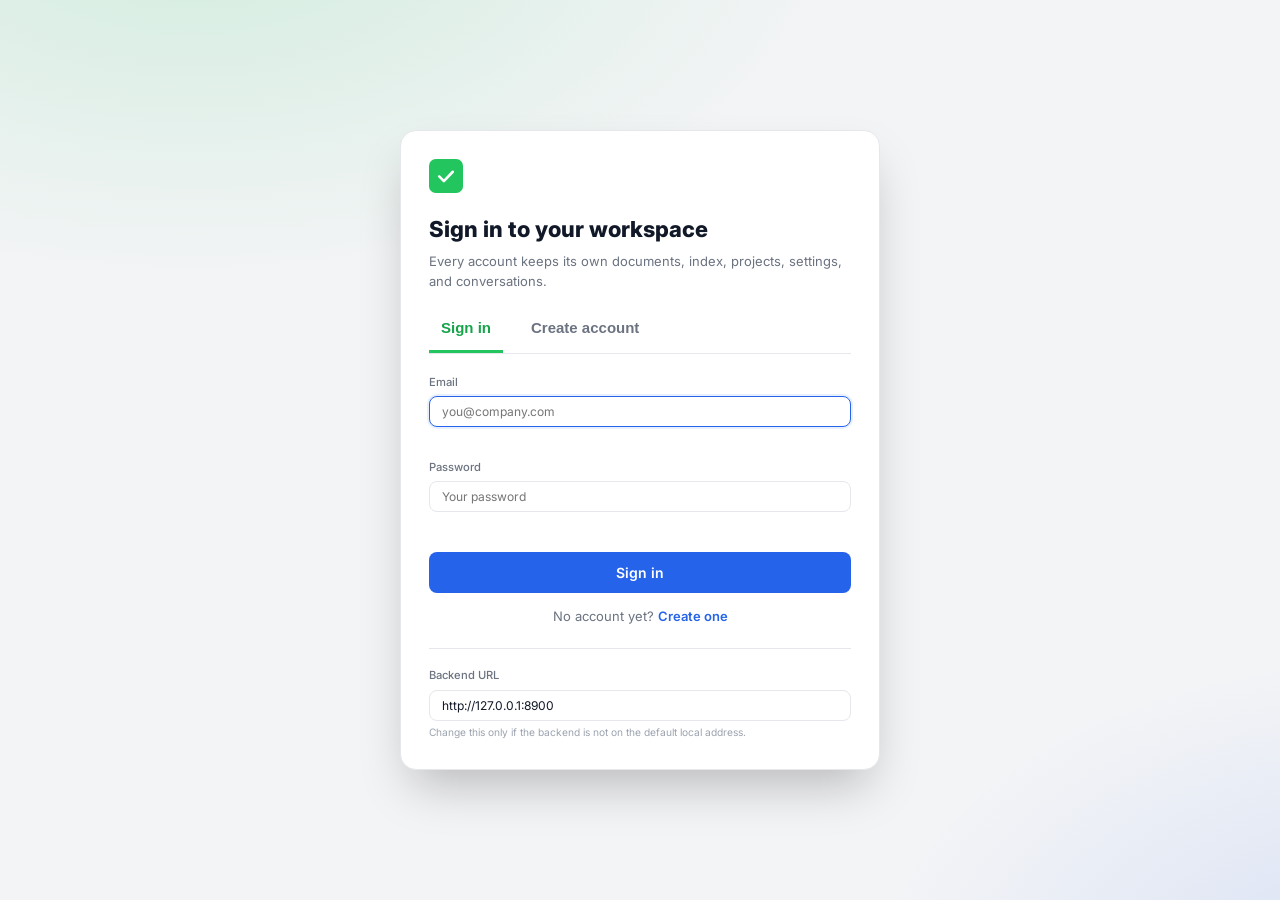
==== commit 20b62a61: "finishing touches" ====
--- a/BuildMarshalAI_capstone/frontend/index.html
+++ b/BuildMarshalAI_capstone/frontend/index.html
@@ -17,7 +17,7 @@
   <link href="https://fonts.googleapis.com/css2?family=Inter:wght@300;400;500;600;700;800&display=swap"
     rel="stylesheet">
   <link href="https://fonts.googleapis.com/icon?family=Material+Icons+Outlined" rel="stylesheet">
-  <link rel="stylesheet" href="styles.css?v=20260908-todo">
+  <link rel="stylesheet" href="styles.css?v=20260919-stats">
 </head>
 
 <body>
@@ -62,6 +62,14 @@
           <li class="nav-item" data-page="todo-lists">
             <span class="material-icons-outlined">checklist</span>
             <span class="nav-label">To-Do Lists</span>
+          </li>
+
+          <!-- Onboarding: read an existing project out of its own documents.
+               Administrators only; the nav item is hidden for everyone else
+               and the API refuses them regardless. -->
+          <li class="nav-item" data-page="onboarding" id="navOnboarding" hidden>
+            <span class="material-icons-outlined">auto_awesome_motion</span>
+            <span class="nav-label">Onboarding</span>
           </li>
 
           <!-- Projects -->
@@ -200,12 +208,13 @@
     <!-- ═══ RIGHT CHAT PANEL ═══ -->
     <aside class="chat-panel" id="chatPanel">
       <div class="chat-resize-handle" id="chatResizeHandle" title="Drag to resize"></div>
-      <div class="chat-panel-header">
-        <div class="chat-panel-title">
+      <div class="chat-panel-header" id="chatPanelHeader">
+        <div class="chat-panel-title" id="chatPanelTitle" role="button" tabindex="0"
+          title="Double-click to toggle full screen">
           <div class="marshal-avatar">
             <span class="material-icons-outlined">smart_toy</span>
           </div>
-          <div>
+          <div class="marshal-meta">
             <div class="marshal-name">Marshal</div>
             <div class="marshal-status">
               <span class="status-dot disconnected" id="statusDot"></span>
@@ -214,16 +223,28 @@
           </div>
         </div>
         <div class="chat-header-actions">
-          <button class="btn-icon-only" id="btnChatHistory" aria-label="Chat history" title="Chat history">
+          <button class="btn-icon-only chat-win-hide-min" id="btnChatHistory" aria-label="Chat history"
+            title="Chat history">
             <span class="material-icons-outlined">history</span>
           </button>
-          <button class="btn-icon-only" id="btnNewChat" aria-label="New chat" title="New chat">
+          <button class="btn-icon-only chat-win-hide-min" id="btnNewChat" aria-label="New chat" title="New chat">
             <span class="material-icons-outlined">add_comment</span>
           </button>
-          <button class="btn-icon-only" id="btnExportChat" aria-label="Export to PDF" title="Export to PDF">
+          <button class="btn-icon-only chat-win-hide-min" id="btnExportChat" aria-label="Export to PDF"
+            title="Export to PDF">
             <span class="material-icons-outlined">picture_as_pdf</span>
           </button>
-          <button class="btn-icon-only chat-panel-toggle" id="btnToggleChat" aria-label="Close chat panel">
+          <span class="chat-win-sep chat-win-hide-min" aria-hidden="true"></span>
+          <button class="btn-icon-only chat-win-btn chat-win-hide-min" id="btnChatMinimize" aria-label="Minimize chat"
+            title="Minimize">
+            <span class="material-icons-outlined">minimize</span>
+          </button>
+          <button class="btn-icon-only chat-win-btn" id="btnChatMaximize" aria-label="Maximize chat"
+            aria-pressed="false" title="Full screen">
+            <span class="material-icons-outlined" id="btnChatMaximizeIcon">open_in_full</span>
+          </button>
+          <button class="btn-icon-only chat-win-btn chat-panel-toggle" id="btnToggleChat" aria-label="Close chat panel"
+            title="Close">
             <span class="material-icons-outlined">close</span>
           </button>
         </div>
@@ -493,8 +514,9 @@
   </div>
 
   <script src="https://accounts.google.com/gsi/client" async defer></script>
-  <script src="config.js"></script>
-  <script src="app.js?v=20260908-todo"></script>
+  <script src="local-config.js?v=20260920-ports"></script>
+  <script src="config.js?v=20260920-ports"></script>
+  <script src="app.js?v=20260920-chat-collection"></script>
 </body>
 
 </html>
--- a/BuildMarshalAI_capstone/frontend/styles.css
+++ b/BuildMarshalAI_capstone/frontend/styles.css
@@ -5217,3 +5217,1715 @@
 .todo-chip input { width: 14px; height: 14px; cursor: pointer; }
 
 .connection-banner.warning .btn { margin-left: auto; }
+
+
+/* ═══════════════════════════════════════════════════════════════
+   CHAT WINDOW STATES — minimized ↔ docked ↔ full screen
+   Placed last so these rules win over the responsive overrides.
+   ═══════════════════════════════════════════════════════════════ */
+
+.chat-win-sep {
+  width: 1px;
+  height: 18px;
+  margin: 0 2px;
+  background: var(--border-light);
+  flex-shrink: 0;
+}
+
+.chat-panel-title {
+  min-width: 0;
+  border-radius: var(--radius-md);
+  outline: none;
+}
+
+.chat-panel-title:focus-visible {
+  box-shadow: 0 0 0 2px var(--brand-blue);
+}
+
+.marshal-meta {
+  min-width: 0;
+}
+
+.marshal-meta .marshal-name,
+.marshal-meta .marshal-status {
+  white-space: nowrap;
+  overflow: hidden;
+  text-overflow: ellipsis;
+}
+
+/* ── MINIMIZED — floating pill, bottom-right ───────────────────── */
+.chat-panel.chat-minimized {
+  position: fixed;
+  top: auto;
+  left: auto;
+  right: 18px;
+  bottom: 18px;
+  width: 244px;
+  min-width: 244px;
+  max-width: calc(100vw - 36px);
+  height: 56px;
+  min-height: 56px;
+  transform: none;
+  overflow: hidden;
+  border: 1px solid var(--border-light);
+  border-left: 1px solid var(--border-light);
+  border-radius: 999px;
+  box-shadow: var(--shadow-xl);
+  z-index: 60;
+  transition: width var(--transition-base), height var(--transition-base),
+              border-radius var(--transition-base), box-shadow var(--transition-base);
+}
+
+.chat-panel.chat-minimized .chat-panel-header {
+  height: 100%;
+  padding: 0 6px 0 10px;
+  gap: 6px;
+  border-bottom: none;
+}
+
+.chat-panel.chat-minimized .chat-panel-messages,
+.chat-panel.chat-minimized .chat-panel-input,
+.chat-panel.chat-minimized .chat-attachments,
+.chat-panel.chat-minimized .chat-history-panel,
+.chat-panel.chat-minimized .chat-resize-handle,
+.chat-panel.chat-minimized .chat-win-hide-min {
+  display: none !important;
+}
+
+.chat-panel.chat-minimized .chat-panel-title {
+  flex: 1;
+  cursor: pointer;
+  padding: 4px;
+}
+
+.chat-panel.chat-minimized .marshal-avatar {
+  width: 30px;
+  height: 30px;
+  flex-shrink: 0;
+  position: relative;
+}
+
+.chat-panel.chat-minimized .marshal-avatar .material-icons-outlined {
+  font-size: 18px;
+}
+
+.chat-panel.chat-minimized:hover {
+  box-shadow: 0 24px 32px -8px rgba(0, 0, 0, 0.22);
+}
+
+/* Unread indicator while minimized */
+.chat-panel.chat-minimized.has-unread .marshal-avatar::after {
+  content: '';
+  position: absolute;
+  top: -2px;
+  right: -2px;
+  width: 9px;
+  height: 9px;
+  border-radius: 50%;
+  background: #22c55e;
+  border: 2px solid var(--bg-white);
+}
+
+/* Keep toasts clear of the pill */
+body.chat-pill-open .toast-container {
+  bottom: 86px;
+}
+
+/* ── FULL SCREEN ───────────────────────────────────────────────── */
+.chat-panel.chat-maximized {
+  position: fixed;
+  inset: 0;
+  top: 0;
+  left: 0;
+  right: 0;
+  bottom: 0;
+  width: 100% !important;
+  min-width: 0;
+  max-width: none;
+  height: 100%;
+  height: 100dvh;
+  transform: none;
+  border-left: none;
+  border-radius: 0;
+  box-shadow: none;
+  z-index: 120;
+}
+
+.chat-panel.chat-maximized .chat-resize-handle {
+  display: none;
+}
+
+.chat-panel.chat-maximized .chat-panel-header {
+  padding: 14px 20px;
+}
+
+.chat-panel.chat-maximized .chat-panel-messages {
+  padding: 22px max(20px, calc((100% - 900px) / 2));
+  gap: 14px;
+}
+
+.chat-panel.chat-maximized .chat-msg {
+  max-width: 78%;
+}
+
+.chat-panel.chat-maximized .chat-panel-input {
+  padding: 12px max(20px, calc((100% - 900px) / 2)) 18px;
+}
+
+.chat-panel.chat-maximized .chat-input-row textarea {
+  max-height: 200px;
+  font-size: 0.95rem;
+}
+
+.chat-panel.chat-maximized .chat-history-panel {
+  padding: 0 max(20px, calc((100% - 900px) / 2));
+}
+
+/* The overlay is pointless once the panel covers the viewport */
+.chat-panel.chat-maximized ~ .chat-overlay.open,
+.chat-panel.chat-minimized ~ .chat-overlay.open {
+  display: none;
+}
+
+@media (max-width: 768px) {
+  /* The docked panel already fills the phone, so full screen is redundant --
+     on the pill the same control expands it back out instead. */
+  .chat-panel:not(.chat-minimized):not(.chat-maximized) #btnChatMaximize {
+    display: none;
+  }
+
+  .chat-panel.chat-minimized {
+    right: 12px;
+    bottom: 12px;
+    width: 228px;
+    min-width: 228px;
+  }
+
+  .chat-panel.chat-minimized .marshal-status {
+    font-size: 0.66rem;
+  }
+
+  .chat-panel.chat-maximized .chat-panel-messages {
+    padding: 12px;
+  }
+
+  .chat-panel.chat-maximized .chat-panel-input {
+    padding: 10px 12px;
+  }
+
+  .chat-panel.chat-maximized .chat-msg {
+    max-width: 92%;
+  }
+}
+
+.chat-panel.chat-no-anim {
+  transition: none !important;
+}
+
+@media (prefers-reduced-motion: reduce) {
+  .chat-panel {
+    transition: none !important;
+  }
+}
+
+
+/* ═══════════════════════════════════════════════════════════════
+   PROJECT ONBOARDING
+   Upload → editable draft → confirm. Everything on this page is a
+   draft, so it reads as a worksheet rather than as live records.
+   ═══════════════════════════════════════════════════════════════ */
+
+.onb-header-actions {
+  display: flex;
+  gap: 8px;
+  flex-wrap: wrap;
+}
+
+/* ── Stepper ───────────────────────────────────────────────────── */
+.onb-stepper {
+  display: flex;
+  align-items: center;
+  gap: 8px;
+  list-style: none;
+  margin: 0 0 18px;
+  padding: 0;
+  flex-wrap: wrap;
+}
+
+.onb-step button {
+  display: flex;
+  align-items: center;
+  gap: 8px;
+  padding: 8px 14px;
+  border: 1px solid var(--border-light);
+  border-radius: 999px;
+  background: var(--bg-white);
+  color: var(--text-secondary);
+  font: inherit;
+  font-size: 0.85rem;
+  cursor: pointer;
+  transition: all var(--transition-fast);
+}
+
+.onb-step button:hover {
+  border-color: var(--brand-blue);
+  color: var(--text-primary);
+}
+
+.onb-step-num {
+  width: 22px;
+  height: 22px;
+  border-radius: 50%;
+  background: var(--bg-body);
+  color: var(--text-muted);
+  display: flex;
+  align-items: center;
+  justify-content: center;
+  font-size: 0.75rem;
+  font-weight: 700;
+  flex-shrink: 0;
+}
+
+.onb-step.is-active button {
+  border-color: var(--brand-blue);
+  color: var(--text-primary);
+  font-weight: 600;
+  box-shadow: 0 0 0 3px rgba(37, 99, 235, 0.12);
+}
+
+.onb-step.is-active .onb-step-num {
+  background: var(--brand-blue);
+  color: #fff;
+}
+
+.onb-step.is-done .onb-step-num {
+  background: #22c55e;
+  color: #fff;
+}
+
+/* ── Panels ────────────────────────────────────────────────────── */
+.onb-panel {
+  background: var(--bg-white);
+  border: 1px solid var(--border-light);
+  border-radius: var(--radius-lg);
+  padding: 20px;
+  margin-bottom: 16px;
+}
+
+.onb-panel-title {
+  margin: 0 0 4px;
+  font-size: 1rem;
+  font-weight: 700;
+  color: var(--text-primary);
+  display: flex;
+  align-items: center;
+  gap: 8px;
+}
+
+.onb-panel-blurb {
+  margin: 0 0 16px;
+  font-size: 0.86rem;
+  color: var(--text-secondary);
+  line-height: 1.6;
+}
+
+.onb-actions {
+  display: flex;
+  gap: 10px;
+  flex-wrap: wrap;
+  margin-top: 18px;
+}
+
+.onb-actions .btn {
+  display: inline-flex;
+  align-items: center;
+  gap: 6px;
+}
+
+.onb-safety {
+  display: flex;
+  align-items: center;
+  gap: 8px;
+  margin: 16px 0 0;
+  padding: 10px 12px;
+  border-radius: var(--radius-md);
+  background: var(--bg-body);
+  color: var(--text-secondary);
+  font-size: 0.8rem;
+}
+
+.onb-safety .material-icons-outlined {
+  font-size: 18px;
+  color: #22c55e;
+}
+
+.onb-progress {
+  padding: 18px;
+  text-align: center;
+  color: var(--text-secondary);
+  font-size: 0.86rem;
+}
+
+.onb-empty-inline {
+  padding: 14px;
+  text-align: center;
+  color: var(--text-muted);
+  font-size: 0.82rem;
+}
+
+/* ── Upload ────────────────────────────────────────────────────── */
+.onb-dropzone {
+  border: 2px dashed var(--border-light);
+  border-radius: var(--radius-lg);
+  padding: 30px 20px;
+  text-align: center;
+  cursor: pointer;
+  transition: all var(--transition-fast);
+  background: var(--bg-body);
+}
+
+.onb-dropzone:hover,
+.onb-dropzone.is-over {
+  border-color: var(--brand-blue);
+  background: var(--bg-badge-blue);
+}
+
+.onb-dropzone .material-icons-outlined {
+  font-size: 34px;
+  color: var(--brand-blue);
+}
+
+.onb-dropzone p {
+  margin: 8px 0 4px;
+  font-size: 0.9rem;
+  color: var(--text-primary);
+}
+
+.onb-dropzone-hint {
+  font-size: 0.78rem;
+  color: var(--text-muted);
+}
+
+.onb-doc-list {
+  list-style: none;
+  margin: 14px 0 0;
+  padding: 0;
+  display: flex;
+  flex-direction: column;
+  gap: 6px;
+}
+
+.onb-doc {
+  display: flex;
+  align-items: center;
+  gap: 10px;
+  padding: 8px 10px;
+  border: 1px solid var(--border-light);
+  border-radius: var(--radius-md);
+}
+
+.onb-doc .material-icons-outlined {
+  color: var(--text-muted);
+  font-size: 20px;
+}
+
+.onb-doc-main {
+  flex: 1;
+  min-width: 0;
+}
+
+.onb-doc-name {
+  font-size: 0.86rem;
+  color: var(--text-primary);
+  overflow: hidden;
+  text-overflow: ellipsis;
+  white-space: nowrap;
+}
+
+.onb-doc-meta {
+  font-size: 0.74rem;
+  color: var(--text-muted);
+}
+
+/* ── Draft summary ─────────────────────────────────────────────── */
+.onb-summary-bar {
+  display: flex;
+  align-items: center;
+  gap: 10px;
+  flex-wrap: wrap;
+  padding: 12px 14px;
+  margin-bottom: 14px;
+  background: var(--bg-white);
+  border: 1px solid var(--border-light);
+  border-radius: var(--radius-lg);
+}
+
+.onb-summary-tile {
+  display: flex;
+  flex-direction: column;
+  padding: 4px 14px 4px 0;
+  border-right: 1px solid var(--border-light);
+}
+
+.onb-summary-tile:last-of-type {
+  border-right: none;
+}
+
+.onb-summary-num {
+  font-size: 1.1rem;
+  font-weight: 700;
+  color: var(--text-primary);
+  line-height: 1.2;
+}
+
+.onb-summary-of {
+  font-size: 0.85rem;
+  font-weight: 500;
+  color: var(--text-muted);
+}
+
+.onb-summary-label {
+  font-size: 0.74rem;
+  color: var(--text-muted);
+  text-transform: uppercase;
+  letter-spacing: 0.04em;
+}
+
+.onb-summary-actions {
+  margin-left: auto;
+  display: flex;
+  gap: 6px;
+}
+
+/* ── Draft tree ────────────────────────────────────────────────── */
+.onb-group {
+  background: var(--bg-white);
+  border: 1px solid var(--border-light);
+  border-radius: var(--radius-lg);
+  margin-bottom: 12px;
+  overflow: hidden;
+}
+
+.onb-group-head {
+  display: flex;
+  align-items: center;
+  gap: 10px;
+  padding: 10px 14px;
+  border-bottom: 1px solid var(--border-light);
+  background: var(--bg-body);
+}
+
+.onb-group.is-collapsed .onb-group-head {
+  border-bottom: none;
+}
+
+.onb-group.is-collapsed .onb-group-body {
+  display: none;
+}
+
+.onb-group-toggle {
+  display: flex;
+  align-items: center;
+  gap: 8px;
+  flex: 1;
+  min-width: 0;
+  background: none;
+  border: none;
+  padding: 0;
+  cursor: pointer;
+  font: inherit;
+  color: var(--text-primary);
+  text-align: left;
+}
+
+.onb-group-toggle h3 {
+  margin: 0;
+  font-size: 0.9rem;
+  font-weight: 700;
+}
+
+.onb-group-icon {
+  font-size: 18px;
+  color: var(--brand-blue);
+}
+
+.onb-count {
+  font-size: 0.76rem;
+  color: var(--text-muted);
+  font-weight: 500;
+}
+
+.onb-group-actions {
+  display: flex;
+  gap: 6px;
+  flex-shrink: 0;
+}
+
+.onb-subhead {
+  padding: 8px 14px 4px calc(14px + var(--onb-depth, 0) * 22px);
+  font-size: 0.74rem;
+  text-transform: uppercase;
+  letter-spacing: 0.04em;
+  color: var(--text-muted);
+}
+
+.onb-row {
+  display: flex;
+  align-items: flex-start;
+  gap: 10px;
+  padding: 9px 14px 9px calc(14px + var(--onb-depth, 0) * 22px);
+  border-bottom: 1px solid var(--border-light);
+  transition: background var(--transition-fast);
+}
+
+.onb-row:last-child {
+  border-bottom: none;
+}
+
+.onb-row:hover {
+  background: var(--bg-body);
+}
+
+/* A row that is not ticked is not going to be created; say so quietly. */
+.onb-row:not(.is-selected) .onb-row-name,
+.onb-row:not(.is-selected) .onb-row-meta {
+  opacity: 0.55;
+}
+
+.onb-check-wrap {
+  display: flex;
+  align-items: center;
+  padding-top: 2px;
+}
+
+.onb-check {
+  width: 16px;
+  height: 16px;
+  cursor: pointer;
+  accent-color: var(--brand-blue);
+}
+
+.onb-row-icon {
+  font-size: 18px;
+  color: var(--text-muted);
+  flex-shrink: 0;
+  padding-top: 1px;
+}
+
+.onb-row-main {
+  flex: 1;
+  min-width: 0;
+}
+
+.onb-row-name {
+  font-size: 0.87rem;
+  font-weight: 600;
+  color: var(--text-primary);
+  word-break: break-word;
+}
+
+.onb-row-meta {
+  display: flex;
+  flex-wrap: wrap;
+  gap: 4px;
+  margin-top: 3px;
+}
+
+.onb-row-note {
+  margin-top: 4px;
+  font-size: 0.74rem;
+  color: var(--brand-blue);
+}
+
+.onb-row-actions {
+  display: flex;
+  gap: 2px;
+  flex-shrink: 0;
+  opacity: 0;
+  transition: opacity var(--transition-fast);
+}
+
+.onb-row:hover .onb-row-actions,
+.onb-row:focus-within .onb-row-actions {
+  opacity: 1;
+}
+
+.onb-chip {
+  display: inline-block;
+  padding: 1px 7px;
+  border-radius: 999px;
+  background: var(--bg-body);
+  border: 1px solid var(--border-light);
+  font-size: 0.71rem;
+  color: var(--text-secondary);
+  max-width: 260px;
+  overflow: hidden;
+  text-overflow: ellipsis;
+  white-space: nowrap;
+}
+
+.onb-chip.muted {
+  color: var(--text-muted);
+  border-style: dashed;
+}
+
+.onb-chip.warn {
+  background: #fef3c7;
+  border-color: #fcd34d;
+  color: #92400e;
+}
+
+.onb-chip.danger {
+  background: #fee2e2;
+  border-color: #fca5a5;
+  color: #991b1b;
+}
+
+.onb-link {
+  background: none;
+  border: none;
+  padding: 0;
+  font: inherit;
+  font-weight: 600;
+  color: var(--brand-blue);
+  cursor: pointer;
+  text-align: left;
+}
+
+.onb-link:hover {
+  text-decoration: underline;
+}
+
+/* ── Command bar ───────────────────────────────────────────────── */
+.onb-command {
+  background: var(--bg-white);
+  border: 1px solid var(--border-light);
+  border-radius: var(--radius-lg);
+  padding: 14px;
+  margin-top: 14px;
+}
+
+.onb-command-head {
+  display: flex;
+  gap: 10px;
+  align-items: flex-start;
+  margin-bottom: 10px;
+}
+
+.onb-command-head .material-icons-outlined {
+  color: var(--brand-blue);
+}
+
+.onb-command-head strong {
+  display: block;
+  font-size: 0.87rem;
+  color: var(--text-primary);
+}
+
+.onb-command-hint {
+  font-size: 0.76rem;
+  color: var(--text-muted);
+}
+
+.onb-command-log {
+  display: flex;
+  flex-direction: column;
+  gap: 6px;
+  max-height: 220px;
+  overflow-y: auto;
+  margin-bottom: 10px;
+  padding-right: 4px;
+}
+
+.onb-command-msg {
+  padding: 8px 12px;
+  border-radius: var(--radius-md);
+  font-size: 0.83rem;
+  line-height: 1.5;
+  max-width: 88%;
+}
+
+.onb-command-msg.user {
+  align-self: flex-end;
+  background: var(--brand-blue);
+  color: #fff;
+}
+
+.onb-command-msg.bot {
+  align-self: flex-start;
+  background: var(--bg-body);
+  color: var(--text-primary);
+}
+
+.onb-command-applied,
+.onb-command-skipped {
+  display: flex;
+  flex-wrap: wrap;
+  gap: 4px;
+  margin-top: 6px;
+}
+
+.onb-command-row {
+  display: flex;
+  align-items: center;
+  gap: 6px;
+}
+
+.onb-command-row .form-input {
+  flex: 1;
+}
+
+/* ── Confirmation and result ───────────────────────────────────── */
+.onb-plan-head {
+  margin: 18px 0 8px;
+  font-size: 0.82rem;
+  text-transform: uppercase;
+  letter-spacing: 0.04em;
+  color: var(--text-muted);
+}
+
+.onb-note {
+  font-size: 0.74rem;
+  color: var(--text-muted);
+}
+
+.onb-blocked {
+  padding: 12px 14px;
+  margin-bottom: 14px;
+  border-radius: var(--radius-md);
+  background: #fef3c7;
+  border: 1px solid #fcd34d;
+  color: #92400e;
+  font-size: 0.83rem;
+}
+
+.onb-blocked ul {
+  margin: 6px 0 0;
+  padding-left: 18px;
+}
+
+.onb-result .onb-panel-title .material-icons-outlined {
+  color: #22c55e;
+}
+
+.onb-credentials {
+  border: 1px solid #fcd34d;
+  background: #fffbeb;
+  border-radius: var(--radius-md);
+  padding: 12px;
+  margin-bottom: 16px;
+}
+
+.onb-credentials-head {
+  display: flex;
+  align-items: flex-start;
+  gap: 10px;
+  margin-bottom: 10px;
+}
+
+.onb-credentials-head .material-icons-outlined {
+  color: #b45309;
+}
+
+.onb-credentials-head strong {
+  display: block;
+  color: #92400e;
+  font-size: 0.87rem;
+}
+
+.onb-credentials-head span {
+  font-size: 0.76rem;
+  color: #92400e;
+}
+
+.onb-credentials-head .btn {
+  margin-left: auto;
+  flex-shrink: 0;
+}
+
+.onb-credentials code {
+  font-size: 0.8rem;
+  background: var(--bg-body);
+  padding: 2px 6px;
+  border-radius: 4px;
+}
+
+@media (max-width: 768px) {
+  .onb-row {
+    padding-left: calc(10px + var(--onb-depth, 0) * 14px);
+    padding-right: 10px;
+  }
+
+  .onb-row-actions {
+    opacity: 1;
+  }
+
+  /* The heading and its buttons need a line each at this width, or the
+     selected count runs underneath "Select all". */
+  .onb-group-head {
+    flex-wrap: wrap;
+  }
+
+  .onb-group-toggle {
+    flex: 1 0 100%;
+    flex-wrap: wrap;
+  }
+
+  .onb-group-actions {
+    width: 100%;
+  }
+
+  .onb-summary-tile {
+    padding-right: 10px;
+  }
+
+  .onb-summary-actions {
+    margin-left: 0;
+    width: 100%;
+  }
+
+  .onb-chip {
+    max-width: 150px;
+  }
+}
+
+
+/* ── Incomplete records, and the fields they still need ─────────── */
+.onb-flag {
+  display: inline-block;
+  margin-left: 8px;
+  padding: 1px 7px;
+  border-radius: 999px;
+  background: #fef3c7;
+  border: 1px solid #fcd34d;
+  color: #92400e;
+  font-size: 0.7rem;
+  font-weight: 600;
+  white-space: nowrap;
+}
+
+.onb-flag-lg {
+  font-size: 0.78rem;
+  padding: 4px 10px;
+  margin-left: 0;
+}
+
+/* A record that cannot be created yet reads as unfinished, not as an error. */
+.onb-row.is-incomplete {
+  background: linear-gradient(90deg, rgba(252, 211, 77, 0.14), transparent 40%);
+}
+
+.onb-row.is-incomplete .onb-row-name,
+.onb-row.is-incomplete .onb-row-meta {
+  opacity: 1;
+}
+
+.onb-row-missing {
+  display: flex;
+  flex-wrap: wrap;
+  align-items: center;
+  gap: 5px;
+  margin-top: 5px;
+  font-size: 0.74rem;
+  color: #92400e;
+}
+
+.onb-missing-chip {
+  padding: 1px 8px;
+  border-radius: 999px;
+  border: 1px dashed #d97706;
+  background: #fffbeb;
+  color: #92400e;
+  font: inherit;
+  font-size: 0.72rem;
+  font-weight: 600;
+  cursor: pointer;
+}
+
+.onb-missing-chip:hover {
+  background: #fde68a;
+}
+
+.onb-row-issue {
+  margin-top: 4px;
+  font-size: 0.74rem;
+  color: var(--status-inactive, #dc2626);
+}
+
+.onb-chip.money {
+  font-variant-numeric: tabular-nums;
+  font-weight: 600;
+  color: var(--text-primary);
+}
+
+/* ── Picking what to add ────────────────────────────────────────── */
+.onb-kind-grid {
+  display: grid;
+  grid-template-columns: repeat(auto-fill, minmax(150px, 1fr));
+  gap: 8px;
+}
+
+.onb-kind-card {
+  display: flex;
+  flex-direction: column;
+  align-items: flex-start;
+  gap: 2px;
+  padding: 12px;
+  border: 1px solid var(--border-light);
+  border-radius: var(--radius-md);
+  background: var(--bg-white);
+  cursor: pointer;
+  text-align: left;
+  font: inherit;
+  transition: all var(--transition-fast);
+}
+
+.onb-kind-card:hover {
+  border-color: var(--brand-blue);
+  background: var(--bg-badge-blue);
+}
+
+.onb-kind-card .material-icons-outlined {
+  color: var(--brand-blue);
+  font-size: 20px;
+}
+
+.onb-kind-card strong {
+  font-size: 0.86rem;
+  color: var(--text-primary);
+}
+
+.onb-kind-card span:last-child {
+  font-size: 0.72rem;
+  color: var(--text-muted);
+}
+
+/* ── The assistant's replies ────────────────────────────────────── */
+.onb-bullet {
+  display: block;
+  padding-left: 12px;
+  position: relative;
+}
+
+.onb-bullet::before {
+  content: '•';
+  position: absolute;
+  left: 0;
+}
+
+.onb-blocked span {
+  display: block;
+  margin-top: 6px;
+}
+
+@media (max-width: 768px) {
+  .onb-kind-grid {
+    grid-template-columns: repeat(auto-fill, minmax(130px, 1fr));
+  }
+
+  .onb-flag {
+    margin-left: 0;
+  }
+}
+
+
+/* A disabled action has to look disabled: this page leans on them to stop an
+   incomplete draft being onboarded, and a blue button that does nothing when
+   clicked reads as a bug. Scoped to onboarding so the rest of the app is
+   unaffected. */
+.onb-actions .btn:disabled,
+.onb-panel .btn:disabled,
+.onb-command .btn:disabled,
+.onb-summary-bar .btn:disabled {
+  opacity: 0.45;
+  cursor: not-allowed;
+  box-shadow: none;
+}
+
+
+/* ═══════════════════════════════════════════════════════════════
+   PROJECT STATISTICS, REPORTS, AND DOCUMENT STORAGE
+
+   Chart chrome only. The series colours live in app.js, where they can
+   be kept next to the note about why they are those colours.
+   ═══════════════════════════════════════════════════════════════ */
+
+:root {
+  /* Chart ink and chrome, recessive against the data. */
+  --viz-tick: #898781;
+  --viz-grid: #e1e0d9;
+  --viz-axis: #c3c2b7;
+}
+
+/* ── The header of the Statistics tab ───────────────────────────── */
+.stats-header {
+  display: flex;
+  align-items: flex-start;
+  justify-content: space-between;
+  gap: 14px;
+  flex-wrap: wrap;
+  margin-bottom: 6px;
+}
+
+.stats-phase {
+  display: flex;
+  align-items: center;
+  gap: 12px;
+}
+
+.stats-phase-badge {
+  padding: 5px 13px;
+  border-radius: 999px;
+  background: var(--bg-badge-blue);
+  color: var(--brand-blue);
+  font-size: 0.82rem;
+  font-weight: 700;
+  white-space: nowrap;
+}
+
+.stats-phase-line {
+  font-size: 0.74rem;
+  text-transform: uppercase;
+  letter-spacing: 0.04em;
+  color: var(--text-muted);
+}
+
+.stats-phase-reason {
+  font-size: 0.86rem;
+  color: var(--text-primary);
+}
+
+.stats-header-controls {
+  display: flex;
+  align-items: center;
+  gap: 8px;
+  flex-wrap: wrap;
+}
+
+.stats-rule {
+  display: flex;
+  align-items: center;
+  gap: 6px;
+  font-size: 0.78rem;
+  color: var(--text-muted);
+}
+
+.stats-rule .filter-input {
+  width: auto;
+  min-width: 130px;
+}
+
+.stats-asof {
+  font-size: 0.76rem;
+  color: var(--text-muted);
+  margin-bottom: 14px;
+}
+
+/* ── Stat tiles: a headline number is not a one-bar chart ───────── */
+.stat-row {
+  display: grid;
+  grid-template-columns: repeat(auto-fit, minmax(140px, 1fr));
+  gap: 10px;
+  margin-bottom: 16px;
+}
+
+.stat-tile {
+  background: var(--bg-white);
+  border: 1px solid var(--border-light);
+  border-left: 3px solid var(--border-light);
+  border-radius: var(--radius-lg);
+  padding: 12px 14px;
+}
+
+.stat-tile-label {
+  font-size: 0.72rem;
+  text-transform: uppercase;
+  letter-spacing: 0.05em;
+  color: var(--text-muted);
+}
+
+.stat-tile-value {
+  font-size: 1.6rem;
+  font-weight: 700;
+  line-height: 1.25;
+  color: var(--text-primary);
+}
+
+.stat-tile-note {
+  font-size: 0.72rem;
+  color: var(--text-muted);
+}
+
+/* Tone is a border, never the number's colour: the figure stays ink. */
+.stat-tile.tone-good { border-left-color: #0ca30c; }
+.stat-tile.tone-warn { border-left-color: #fab219; }
+.stat-tile.tone-bad { border-left-color: #d03b3b; }
+
+/* ── Chart cards ────────────────────────────────────────────────── */
+.viz-card {
+  background: var(--bg-white);
+  border: 1px solid var(--border-light);
+  border-radius: var(--radius-lg);
+  padding: 16px;
+  margin-bottom: 14px;
+}
+
+.viz-grid {
+  display: grid;
+  grid-template-columns: repeat(auto-fit, minmax(330px, 1fr));
+  gap: 14px;
+}
+
+.viz-grid > .viz-card {
+  margin-bottom: 0;
+}
+
+.viz-head {
+  margin-bottom: 12px;
+}
+
+.viz-head h3 {
+  margin: 0;
+  font-size: 0.95rem;
+  font-weight: 700;
+  color: var(--text-primary);
+  display: flex;
+  align-items: center;
+  gap: 7px;
+}
+
+.viz-head p {
+  margin: 3px 0 0;
+  font-size: 0.79rem;
+  line-height: 1.55;
+  color: var(--text-secondary);
+}
+
+.viz-note {
+  margin: 10px 0 0;
+  padding: 8px 10px;
+  border-radius: var(--radius-md);
+  background: var(--bg-body);
+  font-size: 0.76rem;
+  color: var(--text-secondary);
+}
+
+.viz-empty {
+  padding: 22px;
+  text-align: center;
+  font-size: 0.82rem;
+  color: var(--text-muted);
+}
+
+.viz-svg {
+  width: 100%;
+  height: auto;
+  display: block;
+  overflow: visible;
+}
+
+.viz-tick {
+  font-size: 10px;
+  fill: var(--viz-tick);
+  font-family: inherit;
+}
+
+.viz-value {
+  font-size: 10px;
+  font-weight: 600;
+  fill: var(--text-secondary);
+  font-family: inherit;
+}
+
+.viz-hit {
+  cursor: default;
+}
+
+.viz-hit:hover {
+  opacity: 0.85;
+}
+
+/* ── Legend: identity is never colour alone ─────────────────────── */
+.viz-legend {
+  display: flex;
+  flex-wrap: wrap;
+  gap: 4px 14px;
+  margin-bottom: 10px;
+  font-size: 0.77rem;
+  color: var(--text-secondary);
+}
+
+.viz-legend-item {
+  display: inline-flex;
+  align-items: center;
+  gap: 6px;
+}
+
+.viz-swatch {
+  width: 10px;
+  height: 10px;
+  border-radius: 3px;
+  flex-shrink: 0;
+}
+
+/* ── Horizontal bars ────────────────────────────────────────────── */
+.viz-bars {
+  display: flex;
+  flex-direction: column;
+  gap: 7px;
+}
+
+.viz-bar-row {
+  display: grid;
+  grid-template-columns: minmax(80px, 30%) 1fr auto;
+  align-items: center;
+  gap: 10px;
+  font-size: 0.8rem;
+}
+
+.viz-bar-label {
+  color: var(--text-secondary);
+  overflow: hidden;
+  text-overflow: ellipsis;
+  white-space: nowrap;
+}
+
+.viz-bar-track {
+  height: 16px;
+  border-radius: 4px;
+  background: var(--bg-body);
+  overflow: hidden;
+  display: block;
+}
+
+.viz-bar-fill {
+  display: block;
+  height: 100%;
+  border-radius: 4px;
+}
+
+.viz-bar-value {
+  font-variant-numeric: tabular-nums;
+  color: var(--text-primary);
+  font-weight: 600;
+  white-space: nowrap;
+}
+
+/* ── One stacked bar, part to whole ─────────────────────────────── */
+.viz-stack {
+  display: flex;
+  height: 30px;
+  border-radius: 5px;
+  overflow: hidden;
+  /* A 2px surface gap so adjacent fills read as separate marks. */
+  gap: 2px;
+  background: var(--bg-white);
+  margin-bottom: 10px;
+}
+
+.viz-bar-track .viz-stack {
+  margin-bottom: 0;
+  border-radius: 4px;
+  gap: 2px;
+}
+
+.viz-stack-seg {
+  display: flex;
+  align-items: center;
+  justify-content: center;
+  min-width: 3px;
+  transition: opacity var(--transition-fast);
+}
+
+.viz-stack-seg:hover {
+  opacity: 0.85;
+}
+
+/* Direct labels: mandatory at four series, and what the lighter slots'
+   sub-3:1 contrast is relieved by. */
+.viz-stack-label {
+  font-size: 0.72rem;
+  font-weight: 700;
+  color: #fff;
+  text-shadow: 0 1px 2px rgba(0, 0, 0, 0.35);
+}
+
+/* ── A meter: one ratio against a limit ─────────────────────────── */
+.viz-meter {
+  margin: 4px 0 10px;
+}
+
+.viz-meter-track {
+  position: relative;
+  height: 22px;
+  border-radius: 5px;
+  background: var(--bg-body);
+  overflow: hidden;
+}
+
+.viz-meter-fill {
+  height: 100%;
+  border-radius: 5px;
+  background: #2a78d6;
+}
+
+.viz-meter-fill.is-over {
+  background: #d03b3b;
+}
+
+.viz-meter-over {
+  position: absolute;
+  top: 0;
+  bottom: 0;
+  width: 2px;
+  background: var(--text-primary);
+  opacity: 0.5;
+}
+
+.viz-meter-scale {
+  display: flex;
+  justify-content: space-between;
+  margin-top: 5px;
+  font-size: 0.8rem;
+  font-variant-numeric: tabular-nums;
+  color: var(--text-primary);
+  font-weight: 600;
+}
+
+.viz-meter-limit {
+  color: var(--text-muted);
+  font-weight: 500;
+}
+
+.viz-split {
+  display: flex;
+  gap: 16px;
+  flex-wrap: wrap;
+  margin-top: 10px;
+  font-size: 0.78rem;
+  color: var(--text-secondary);
+}
+
+.viz-split b {
+  color: var(--text-primary);
+  font-variant-numeric: tabular-nums;
+}
+
+/* ── Tooltip ────────────────────────────────────────────────────── */
+.viz-tooltip {
+  position: fixed;
+  z-index: 600;
+  pointer-events: none;
+  padding: 6px 10px;
+  border-radius: var(--radius-md);
+  background: #1f2937;
+  color: #fff;
+  font-size: 0.76rem;
+  line-height: 1.45;
+  white-space: pre-line;
+  box-shadow: var(--shadow-xl);
+  max-width: 260px;
+}
+
+/* ── Risk flags ─────────────────────────────────────────────────── */
+.risk-list {
+  list-style: none;
+  margin: 0;
+  padding: 0;
+  display: flex;
+  flex-direction: column;
+  gap: 8px;
+}
+
+.risk-row {
+  display: flex;
+  gap: 10px;
+  padding: 10px 12px;
+  border-radius: var(--radius-md);
+  background: var(--bg-body);
+  align-items: flex-start;
+}
+
+.risk-dot {
+  width: 9px;
+  height: 9px;
+  border-radius: 50%;
+  margin-top: 5px;
+  flex-shrink: 0;
+}
+
+/* Severity ships with a written label beside it, never colour alone. */
+.risk-row.sev-high .risk-dot { background: #d03b3b; }
+.risk-row.sev-medium .risk-dot { background: #fab219; }
+.risk-row.sev-low .risk-dot { background: #898781; }
+
+.risk-title {
+  font-size: 0.85rem;
+  font-weight: 600;
+  color: var(--text-primary);
+  display: flex;
+  align-items: center;
+  gap: 8px;
+  flex-wrap: wrap;
+}
+
+.risk-sev {
+  font-size: 0.68rem;
+  text-transform: uppercase;
+  letter-spacing: 0.05em;
+  color: var(--text-muted);
+  border: 1px solid var(--border-light);
+  border-radius: 999px;
+  padding: 0 7px;
+}
+
+.risk-detail {
+  font-size: 0.79rem;
+  color: var(--text-secondary);
+  margin-top: 2px;
+}
+
+/* ── Marshal's reading ──────────────────────────────────────────── */
+.insight-card .viz-head h3 .material-icons-outlined {
+  color: var(--brand-blue);
+  font-size: 19px;
+}
+
+.insight-summary {
+  font-size: 0.9rem;
+  line-height: 1.6;
+  color: var(--text-primary);
+  margin: 0 0 12px;
+}
+
+.insight-cols {
+  display: grid;
+  grid-template-columns: repeat(auto-fit, minmax(240px, 1fr));
+  gap: 14px;
+}
+
+.insight-cols h4,
+.insight-card h4 {
+  margin: 0 0 5px;
+  font-size: 0.76rem;
+  text-transform: uppercase;
+  letter-spacing: 0.04em;
+  color: var(--text-muted);
+}
+
+.insight-cols ul {
+  margin: 0;
+  padding-left: 18px;
+  font-size: 0.82rem;
+  line-height: 1.6;
+  color: var(--text-secondary);
+}
+
+.insight-actions {
+  list-style: none;
+  margin: 0 0 12px;
+  padding: 0;
+  display: flex;
+  flex-direction: column;
+  gap: 6px;
+}
+
+.insight-actions li {
+  padding: 9px 12px;
+  border-radius: var(--radius-md);
+  background: var(--bg-body);
+  font-size: 0.82rem;
+}
+
+.insight-actions strong {
+  display: block;
+  color: var(--text-primary);
+}
+
+.insight-actions span {
+  color: var(--text-secondary);
+}
+
+.insight-outlook {
+  font-size: 0.82rem;
+  font-style: italic;
+  color: var(--text-secondary);
+  margin: 0 0 12px;
+}
+
+/* ── The report dialog ──────────────────────────────────────────── */
+.report-phase {
+  display: flex;
+  align-items: center;
+  gap: 10px;
+  padding: 10px 12px;
+  border-radius: var(--radius-md);
+  background: var(--bg-body);
+  margin-bottom: 14px;
+  font-size: 0.82rem;
+  color: var(--text-secondary);
+}
+
+.report-sections {
+  display: flex;
+  flex-wrap: wrap;
+  gap: 5px;
+}
+
+.report-done {
+  display: flex;
+  align-items: center;
+  gap: 12px;
+  padding: 14px;
+  border-radius: var(--radius-md);
+  background: #f0fdf4;
+  border: 1px solid #bbf7d0;
+  margin-bottom: 14px;
+}
+
+.report-done .material-icons-outlined {
+  color: #0ca30c;
+  font-size: 26px;
+}
+
+.report-done strong {
+  display: block;
+  color: var(--text-primary);
+}
+
+.report-done span {
+  font-size: 0.78rem;
+  color: var(--text-secondary);
+}
+
+/* ── Document storage ───────────────────────────────────────────── */
+.storage-teaser {
+  display: flex;
+  align-items: center;
+  gap: 12px;
+  padding: 12px 14px;
+  margin-top: 16px;
+  background: var(--bg-white);
+  border: 1px solid var(--border-light);
+  border-radius: var(--radius-lg);
+}
+
+.storage-teaser .material-icons-outlined {
+  color: var(--text-muted);
+}
+
+.storage-teaser strong {
+  display: block;
+  font-size: 0.87rem;
+  color: var(--text-primary);
+}
+
+.storage-teaser span {
+  font-size: 0.78rem;
+  color: var(--text-secondary);
+}
+
+.storage-teaser .btn {
+  margin-left: auto;
+}
+
+.storage-panel {
+  margin-top: 16px;
+}
+
+.storage-head {
+  display: flex;
+  align-items: flex-start;
+  justify-content: space-between;
+  gap: 14px;
+  flex-wrap: wrap;
+  margin-bottom: 14px;
+}
+
+.storage-head h3 {
+  margin: 0;
+  font-size: 1rem;
+  color: var(--text-primary);
+}
+
+.storage-head p {
+  margin: 3px 0 0;
+  max-width: 62ch;
+  font-size: 0.8rem;
+  line-height: 1.55;
+  color: var(--text-secondary);
+}
+
+.storage-head-actions {
+  display: flex;
+  gap: 6px;
+}
+
+.sweep-actions {
+  display: flex;
+  flex-direction: column;
+  gap: 4px;
+  margin-bottom: 4px;
+}
+
+.storage-policy {
+  display: grid;
+  grid-template-columns: repeat(auto-fit, minmax(150px, 1fr));
+  gap: 10px;
+}
+
+.storage-policy .form-group {
+  margin-bottom: 0;
+}
+
+@media (max-width: 768px) {
+  .stats-header,
+  .storage-head {
+    flex-direction: column;
+  }
+
+  .stats-header-controls {
+    width: 100%;
+  }
+
+  .viz-bar-row {
+    grid-template-columns: minmax(64px, 34%) 1fr auto;
+    font-size: 0.75rem;
+  }
+
+  .stat-tile-value {
+    font-size: 1.35rem;
+  }
+}
+
+
+/* `hidden` has to win over the button's own display, or a dialog that hides
+   its Save button still shows one. */
+.btn[hidden],
+.btn-icon-only[hidden] {
+  display: none !important;
+}
+
+/* ── A field chat could not fill ───────────────────────────────────────── */
+/* The form already marks which fields are required. This marks the ones that
+   are required AND still empty, which is the only question facing someone
+   looking at a half-filled form. */
+.form-input.field-needed {
+  border-color: #eb6834;
+  background: #fff8f5;
+  box-shadow: 0 0 0 3px rgba(235, 104, 52, 0.14);
+}
+
+.form-input.field-needed:focus {
+  border-color: #eb6834;
+  box-shadow: 0 0 0 3px rgba(235, 104, 52, 0.26);
+}
+
+.form-group.is-needed > .form-label::after,
+.form-group.is-needed > .form-label.required-label::after {
+  content: " needs an answer";
+  color: #c2521f;
+  font-weight: 600;
+  font-size: 0.72rem;
+  letter-spacing: 0.02em;
+}
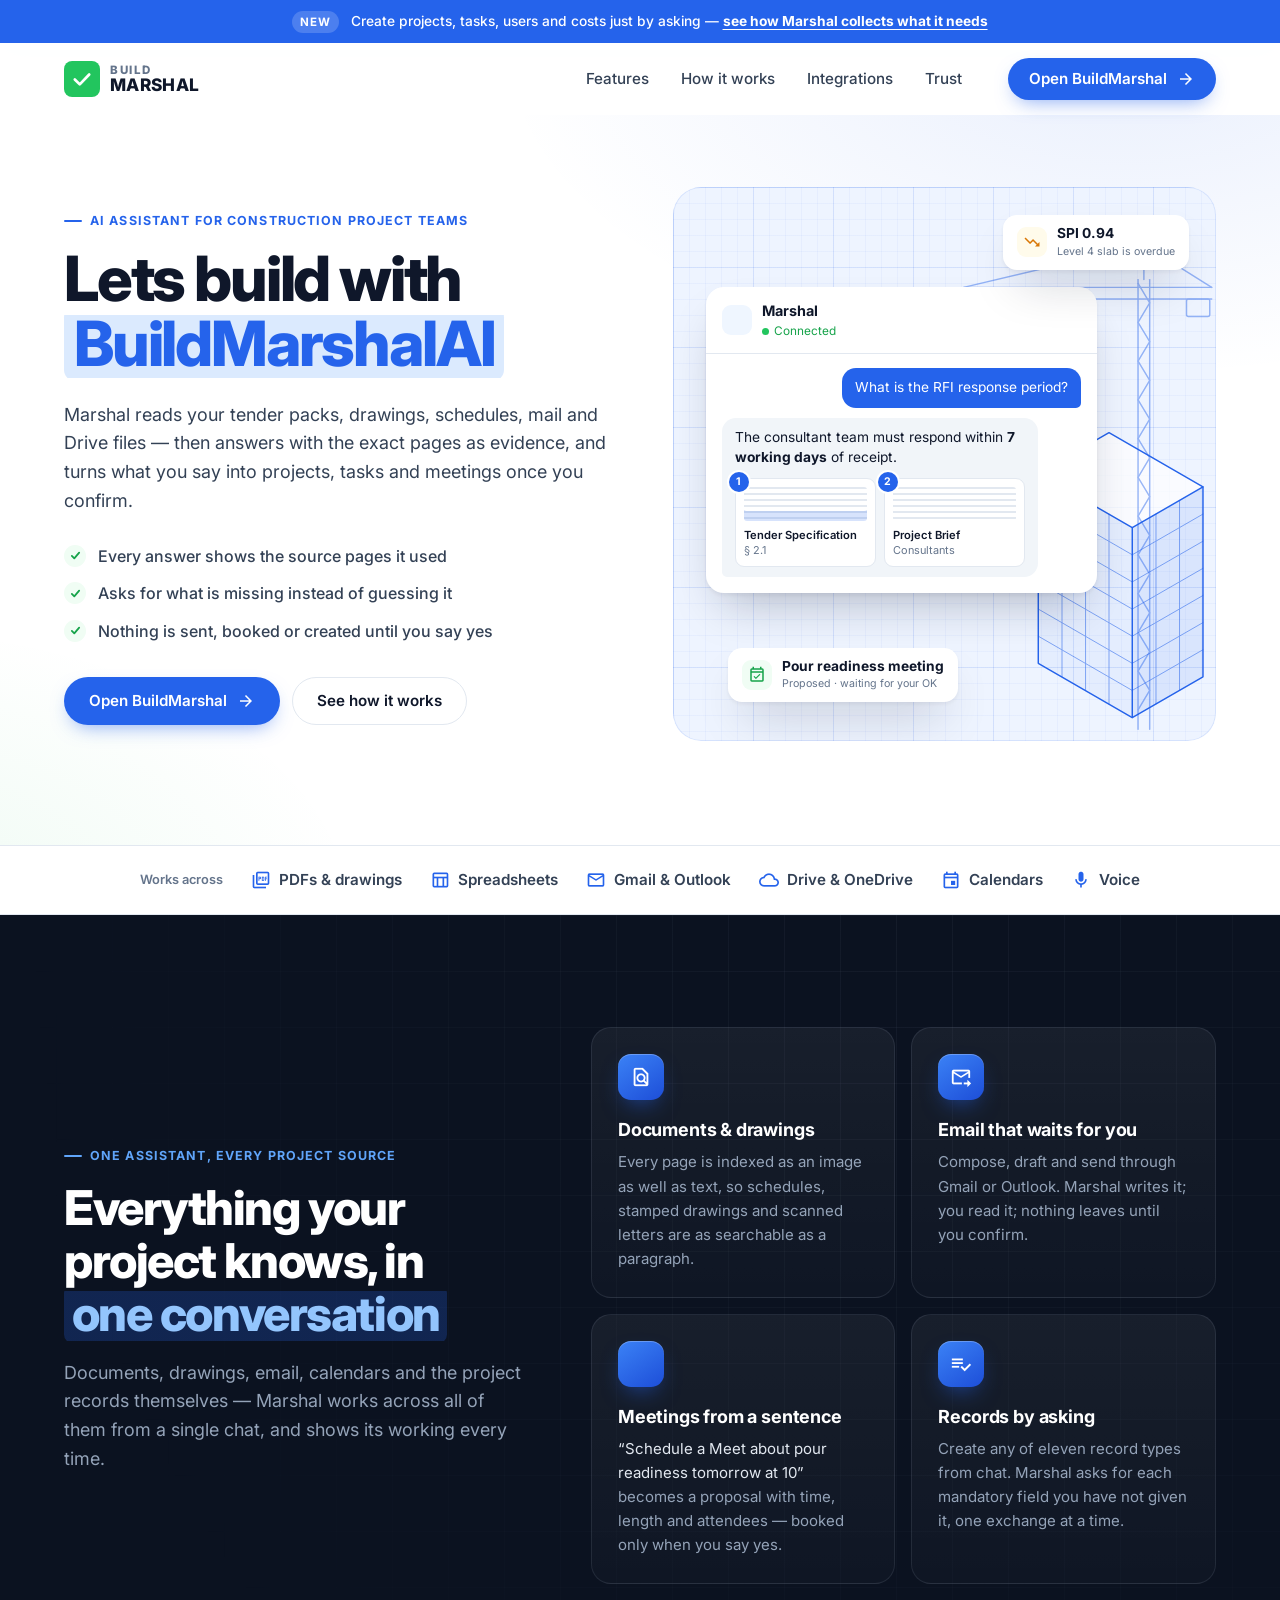
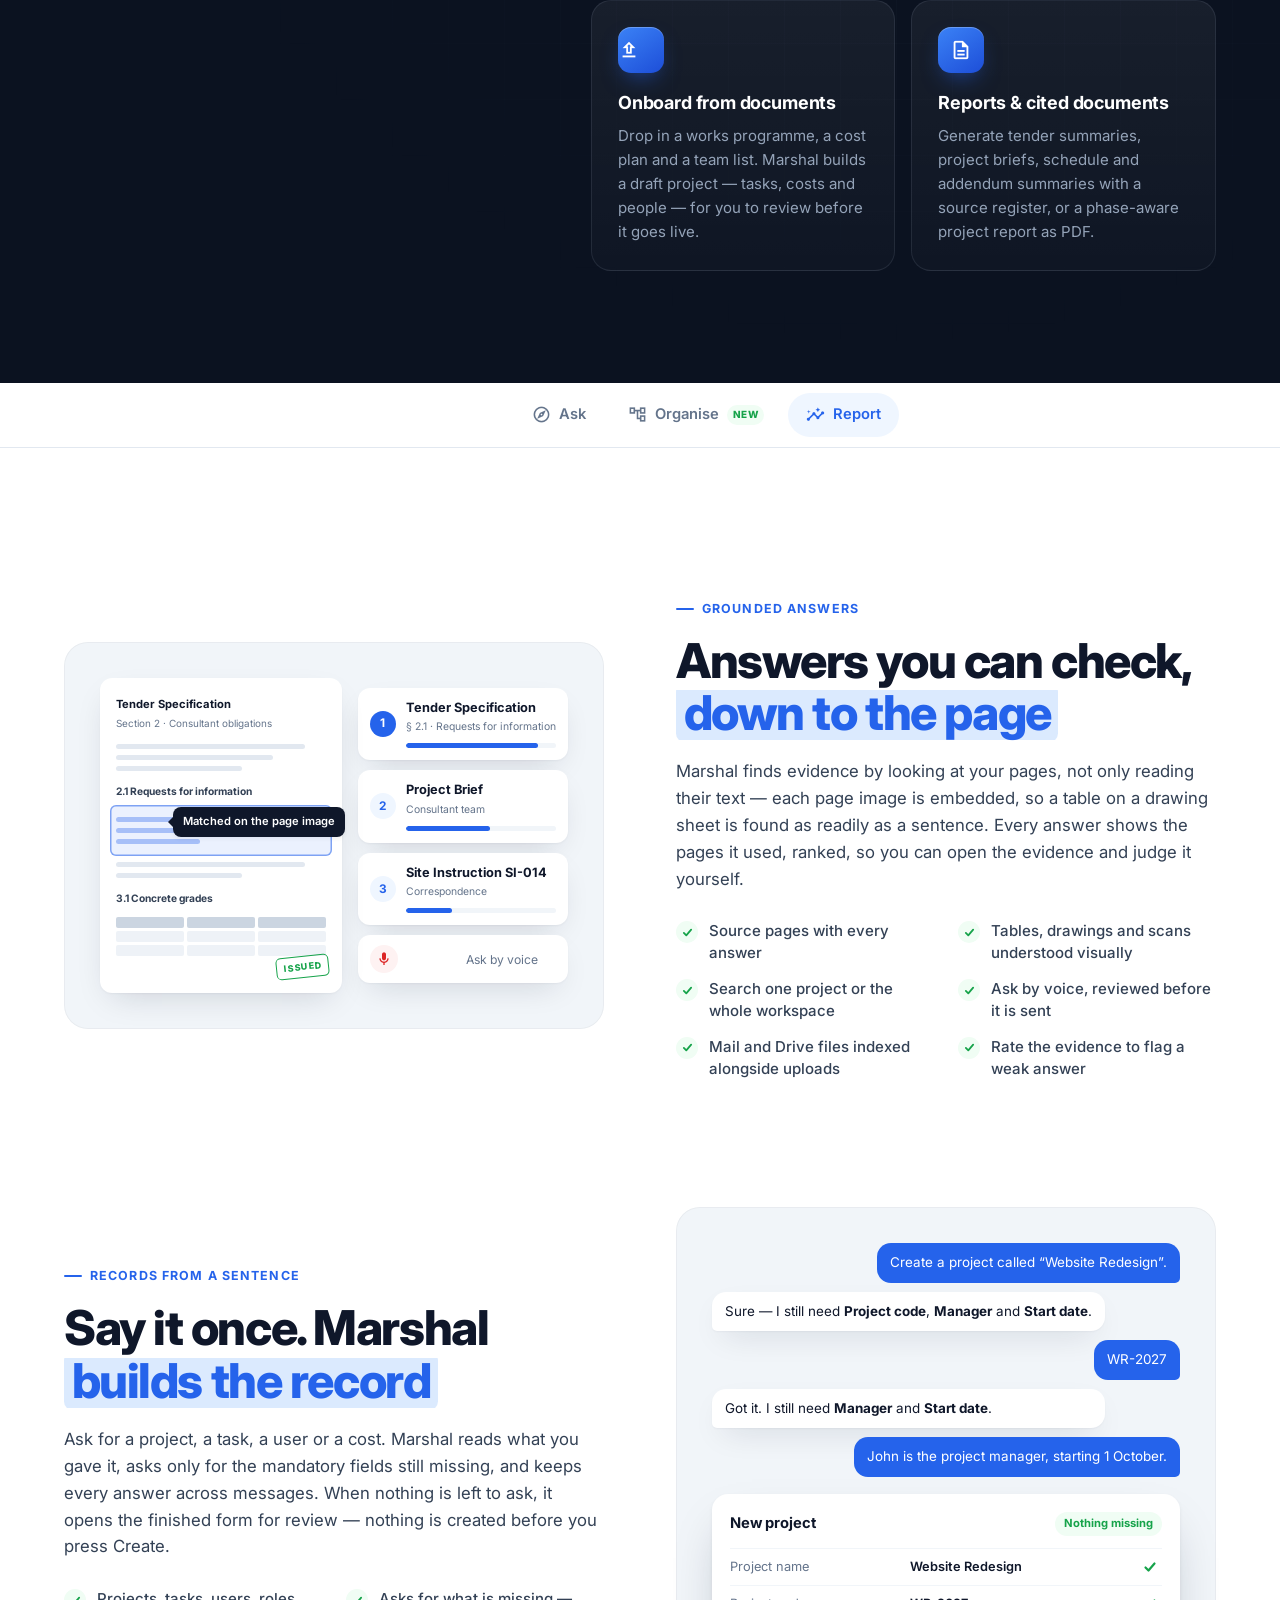
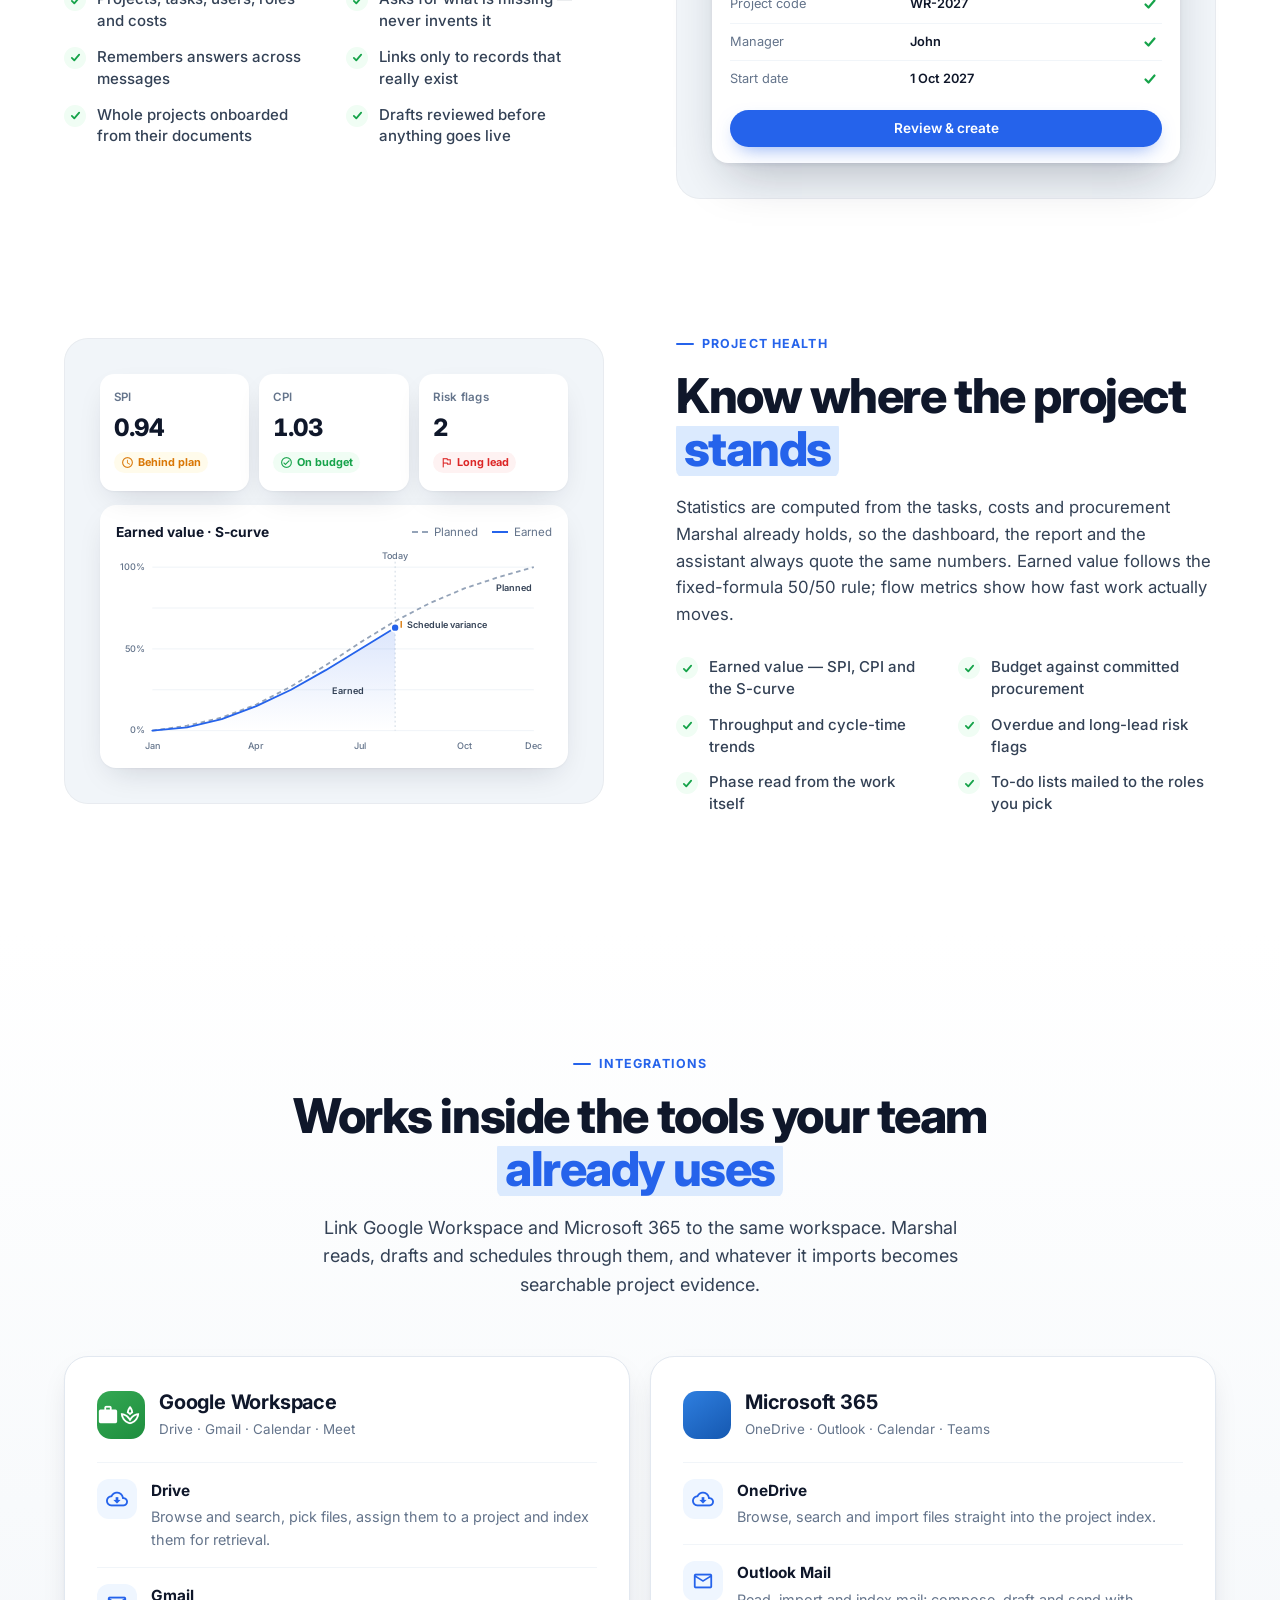
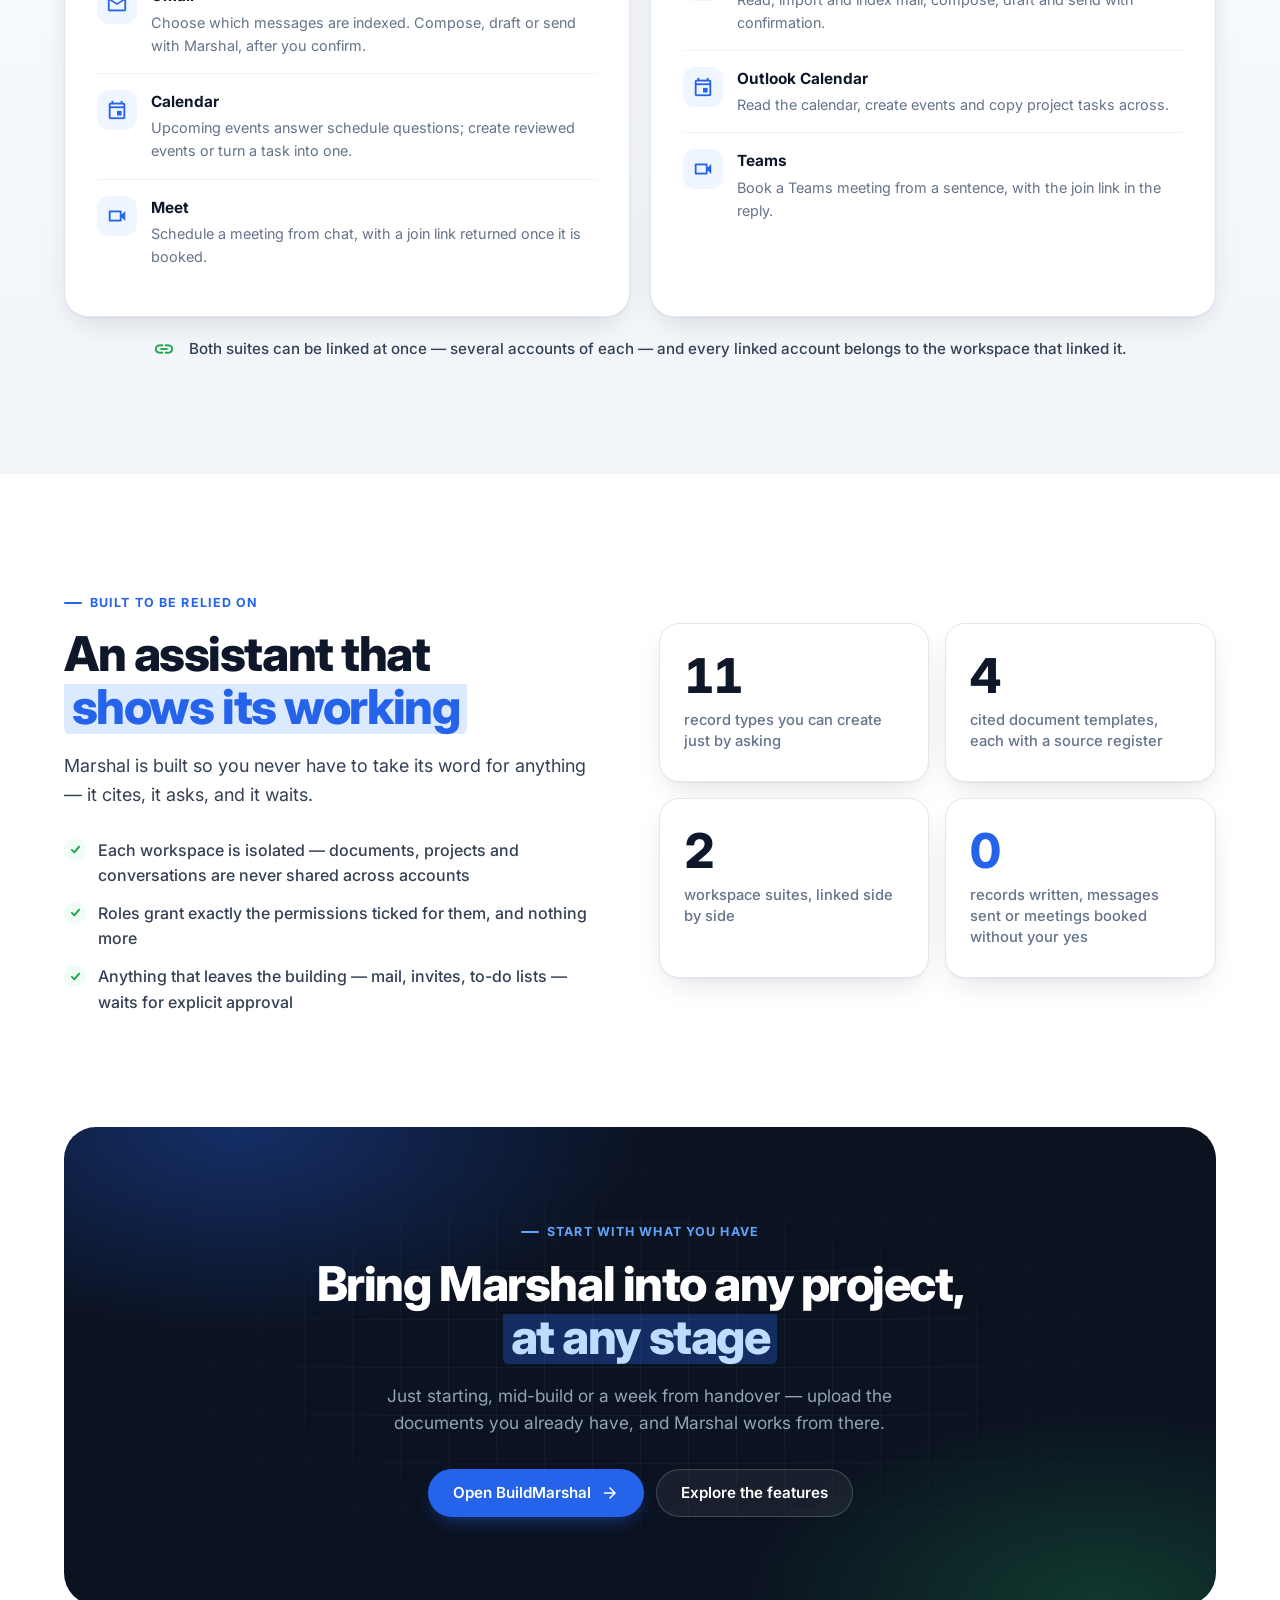
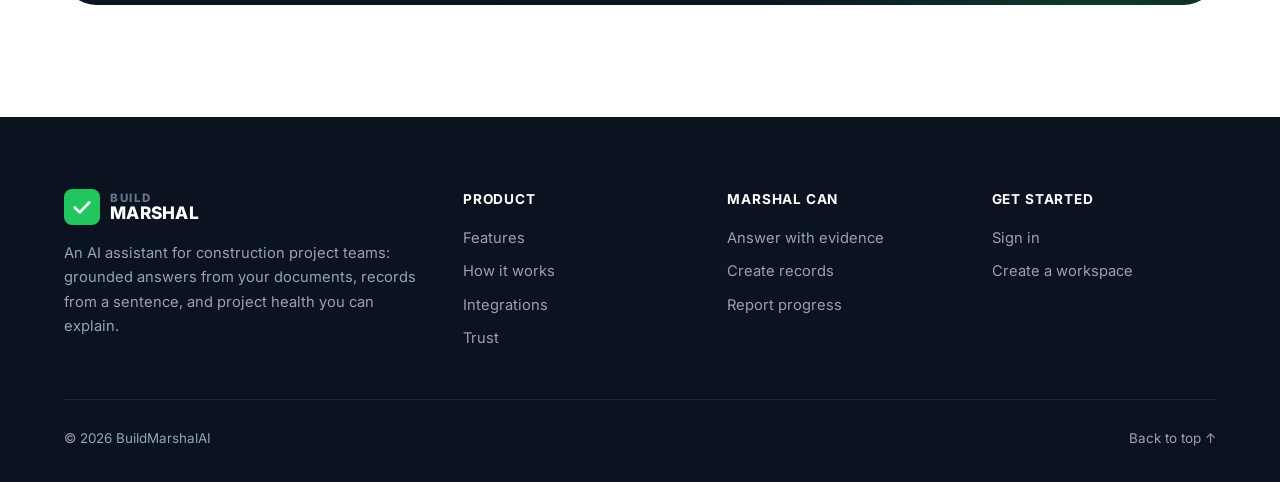
==== commit 4a42607f: "Done" ====
--- a/BuildMarshalAI_capstone/frontend/index.html
+++ b/BuildMarshalAI_capstone/frontend/index.html
@@ -3,6 +3,25 @@
 
 <head>
   <meta charset="UTF-8">
+  <script>
+    // Someone arriving with no session sees the homepage, not a bare sign-in box.
+    // It runs before anything else in the page so nothing flashes first.
+    //
+    // ?signin and ?signup ask for the sign-in screen itself -- that is where the
+    // homepage's buttons point -- and a stored session goes straight on to the
+    // app, which checks it with the backend exactly as it always has.
+    (function () {
+      try {
+        var params = new URLSearchParams(window.location.search);
+        if (params.has('signin') || params.has('signup')) return;
+        var stored = JSON.parse(window.localStorage.getItem('bmarshal_session') || 'null');
+        if (stored && stored.token) return;
+        window.location.replace('home.html');
+      } catch (e) {
+        // Storage refused (a locked-down browser): the sign-in screen still works.
+      }
+    })();
+  </script>
   <meta name="viewport" content="width=device-width, initial-scale=1.0, maximum-scale=1.0, user-scalable=no">
   <meta name="description"
     content="BuildMarshal — AI-powered construction project management platform with document intelligence.">
@@ -17,7 +36,7 @@
   <link href="https://fonts.googleapis.com/css2?family=Inter:wght@300;400;500;600;700;800&display=swap"
     rel="stylesheet">
   <link href="https://fonts.googleapis.com/icon?family=Material+Icons+Outlined" rel="stylesheet">
-  <link rel="stylesheet" href="styles.css?v=20260919-stats">
+  <link rel="stylesheet" href="styles.css?v=20260930-calendar-intent">
 </head>
 
 <body>
@@ -274,7 +293,7 @@
 
       <div class="chat-panel-input">
         <div class="chat-input-row">
-          <button class="btn-icon-only" id="btnChatAttach" aria-label="Attach file" title="Upload document/audio/image">
+          <button class="btn-icon-only" data-requires="document.upload" id="btnChatAttach" aria-label="Attach file" title="Upload document/audio/image">
             <span class="material-icons-outlined">attach_file</span>
           </button>
           <input type="file" id="chatFileInput" multiple accept="*/*" style="display:none">
@@ -310,9 +329,8 @@
             <div class="form-hint">Use the local URL printed by the CLIProxyAPI notebook, or its ngrok URL when enabled.</div>
           </div>
           <div class="form-group">
-            <label class="form-label" for="voiceApiUrlInput">Voice Service URL (Ngrok)</label>
-            <input type="url" class="form-input" id="voiceApiUrlInput" placeholder="https://xxxx-voice.ngrok-free.app" />
-            <div class="form-hint">Paste the URL printed by the separate Whisper notebook.</div>
+            <span class="form-label">Voice input</span>
+            <div class="form-hint" id="voiceServiceStatus" role="status">Checking the local voice service…</div>
           </div>
           <div class="form-group">
             <label class="form-label" for="modelSelect">Gemini Model</label>
@@ -424,7 +442,7 @@
     </aside>
 
     <!-- Toast Notifications -->
-    <div class="toast-container" id="toastContainer"></div>
+    <div class="toast-container" id="toastContainer" role="status" aria-live="polite"></div>
   </div>
 
   <!-- ═══ AUTHENTICATION GATE ═══ -->
@@ -516,7 +534,7 @@
   <script src="https://accounts.google.com/gsi/client" async defer></script>
   <script src="local-config.js?v=20260920-ports"></script>
   <script src="config.js?v=20260920-ports"></script>
-  <script src="app.js?v=20260920-chat-collection"></script>
+  <script src="app.js?v=20260930-calendar-intent"></script>
 </body>
 
 </html>
--- a/BuildMarshalAI_capstone/frontend/styles.css
+++ b/BuildMarshalAI_capstone/frontend/styles.css
@@ -2075,6 +2075,28 @@
   margin-top: 12px;
 }
 
+/* The indexed transcript of a recording, under its player */
+.preview-transcript {
+  margin-top: 16px;
+  text-align: left;
+  max-height: 40vh;
+  overflow-y: auto;
+  padding: 12px 14px;
+  border-radius: var(--radius-md);
+  background: var(--bg-badge-blue);
+  font-size: 0.9rem;
+  line-height: 1.5;
+  white-space: pre-wrap;
+}
+
+.preview-transcript h4 {
+  margin: 0 0 6px;
+  font-size: 0.8rem;
+  text-transform: uppercase;
+  letter-spacing: 0.04em;
+  color: var(--text-secondary);
+}
+
 .preview-video-container {
   text-align: center;
 }
@@ -2374,14 +2396,22 @@
 }
 
 /* ═══ TOASTS ═══ */
+/* Top centre, where the eye already is, and above every overlay -- the
+   sign-in gate included -- so a message about signing in is not hidden
+   behind the form it is about. The newest toast is at the top. */
 .toast-container {
   position: fixed;
-  bottom: 16px;
-  right: 16px;
-  z-index: 500;
+  top: 16px;
+  left: 50%;
+  transform: translateX(-50%);
+  z-index: 5000;
   display: flex;
   flex-direction: column-reverse;
+  align-items: center;
   gap: 6px;
+  width: max-content;
+  max-width: calc(100vw - 32px);
+  pointer-events: none;
 }
 
 .toast {
@@ -2397,7 +2427,8 @@
   gap: 6px;
   animation: toast-in 0.3s ease;
   min-width: 200px;
-  max-width: 350px;
+  max-width: min(480px, calc(100vw - 32px));
+  pointer-events: auto;
 }
 
 .toast.success {
@@ -2422,25 +2453,32 @@
 
 @keyframes toast-in {
   from {
-    transform: translateX(100%);
+    transform: translateY(-16px);
     opacity: 0;
   }
 
   to {
-    transform: translateX(0);
+    transform: translateY(0);
     opacity: 1;
   }
 }
 
 @keyframes toast-out {
   from {
-    transform: translateX(0);
+    transform: translateY(0);
     opacity: 1;
   }
 
   to {
-    transform: translateX(100%);
+    transform: translateY(-16px);
     opacity: 0;
+  }
+}
+
+@media (prefers-reduced-motion: reduce) {
+  .toast,
+  .toast.leaving {
+    animation-duration: 0.01ms;
   }
 }
 
@@ -2617,9 +2655,8 @@
   }
 
   .toast-container {
-    bottom: 10px;
-    right: 10px;
-    left: 10px;
+    top: 10px;
+    max-width: calc(100vw - 20px);
   }
 
   .toast {
@@ -3815,6 +3852,18 @@
 .google-table .check-col { width:42px; }
 .google-table td { vertical-align:top; }
 .google-item-title { display:flex; align-items:center; gap:.5rem; font-weight:600; }
+/* Drive / OneDrive browser: the path, folder links and the picked-files line */
+.drive-trail { display:flex; align-items:center; flex-wrap:wrap; gap:.25rem; margin:0 0 .6rem; font-size:.9rem; color:var(--text-secondary); }
+.drive-trail .material-icons-outlined { font-size:18px; }
+.drive-trail .drive-sep { color:var(--text-muted); }
+.drive-trail strong { color:var(--text-primary); }
+.drive-crumb, .drive-folder { background:none; border:0; padding:2px 4px; color:var(--text-link); font:inherit; cursor:pointer; border-radius:4px; }
+.drive-crumb:hover, .drive-folder:hover { background:var(--bg-badge-blue); text-decoration:underline; }
+.drive-folder { font-weight:600; padding:0; }
+.drive-picked { display:flex; align-items:center; gap:.5rem; margin:0 0 .6rem; padding:.5rem .75rem; border-radius:var(--radius-md); background:var(--bg-badge-green); font-size:.88rem; }
+.drive-picked .material-icons-outlined { color:var(--brand-green-dark); font-size:18px; }
+.drive-picked .drive-crumb { margin-left:auto; }
+.drive-more { display:flex; justify-content:center; margin-top:.6rem; }
 .google-item-title .material-icons-outlined { color:#4285f4; }
 .google-snippet { max-width:560px; color:var(--text-muted); font-size:.78rem; margin-top:.25rem; white-space:nowrap; overflow:hidden; text-overflow:ellipsis; }
 .compose-card { padding:1.25rem; background:var(--bg-white); border:1px solid var(--border-light); border-radius:var(--radius-md); }
@@ -5326,11 +5375,6 @@
   border: 2px solid var(--bg-white);
 }
 
-/* Keep toasts clear of the pill */
-body.chat-pill-open .toast-container {
-  bottom: 86px;
-}
-
 /* ── FULL SCREEN ───────────────────────────────────────────────── */
 .chat-panel.chat-maximized {
   position: fixed;
@@ -6929,3 +6973,61 @@
   font-size: 0.72rem;
   letter-spacing: 0.02em;
 }
+
+/* ═══ PROJECT PEOPLE & DOCUMENT LINKS ═══ */
+/* Which projects a document belongs to, and the ones that belong to none. */
+.doc-chips { display: flex; flex-wrap: wrap; gap: 4px; margin-top: 4px; align-items: center; }
+.doc-chip {
+  display: inline-block; max-width: 200px; vertical-align: middle;
+  padding: 1px 8px; border-radius: 999px; font-size: 0.7rem; line-height: 1.5;
+  background: var(--bg-badge-blue); color: var(--brand-blue-dark);
+  white-space: nowrap; overflow: hidden; text-overflow: ellipsis;
+}
+.doc-chip-orphan { background: var(--bg-badge-orange); color: #9a3412; }
+.doc-chip-label { font-size: 0.7rem; color: var(--text-secondary); margin-right: 2px; }
+.member-option .doc-chips { display: flex; }
+.member-option .doc-chips .doc-chip { display: inline-block; }
+
+.doc-filter-bar { display: flex; flex-wrap: wrap; gap: 8px; align-items: center; margin: 0 0 16px; }
+.chip-btn {
+  display: inline-flex; align-items: center; gap: 6px; padding: 6px 12px;
+  border: 1px solid var(--border-default); border-radius: 999px; background: var(--bg-white);
+  color: var(--text-primary); font: inherit; font-size: 0.82rem; cursor: pointer;
+}
+.chip-btn:hover { background: var(--bg-body); }
+.chip-btn.active { background: var(--brand-blue); border-color: var(--brand-blue); color: var(--text-white); }
+.chip-btn:focus-visible { outline: 2px solid var(--border-focus); outline-offset: 2px; }
+.chip-count { font-size: 0.72rem; opacity: 0.8; }
+.doc-filter-project { width: auto; min-width: 180px; padding: 6px 10px; font-size: 0.82rem; }
+
+.link-picker-filters { display: flex; gap: 8px; margin-bottom: 10px; }
+.link-picker-filters .form-input { flex: 1; min-width: 0; }
+.link-picker { max-height: 360px; overflow-y: auto; }
+.member-option[hidden] { display: none; }
+.member-option.is-manager { opacity: 0.55; }
+
+/* How each person is on a project. */
+.people-sources { display: flex; flex-wrap: wrap; gap: 4px; }
+.people-source {
+  display: inline-block; padding: 1px 8px; border-radius: 999px; font-size: 0.72rem;
+  background: var(--bg-badge-blue); color: var(--brand-blue-dark); white-space: nowrap;
+}
+.people-source.source-manager { background: var(--bg-badge-purple); color: #6b21a8; }
+.people-source.source-task-assignee { background: var(--bg-badge-green); color: #166534; }
+
+@media (max-width: 480px) {
+  .link-picker-filters { flex-direction: column; }
+  .doc-filter-project { min-width: 0; flex: 1; }
+}
+
+/* Onboarding review: the view switch, jump tiles, and where a record sits. */
+.onb-view-toggle { display: inline-flex; gap: 4px; }
+button.onb-summary-tile { border: 0; background: transparent; font: inherit; text-align: left; cursor: pointer; border-radius: 8px; }
+button.onb-summary-tile:hover { background: var(--bg-body); }
+button.onb-summary-tile:focus-visible { outline: 2px solid var(--border-focus); outline-offset: 2px; }
+.onb-row-where { font-size: 0.74rem; color: var(--text-secondary); margin: 1px 0 2px; }
+
+/* Every project a document belongs to, in full. */
+.doc-projects { font-size: 0.74rem; color: var(--text-primary); margin-top: 4px; line-height: 1.4; overflow-wrap: anywhere; }
+.doc-projects-label { color: var(--text-secondary); }
+.member-option .doc-projects { display: block; }
